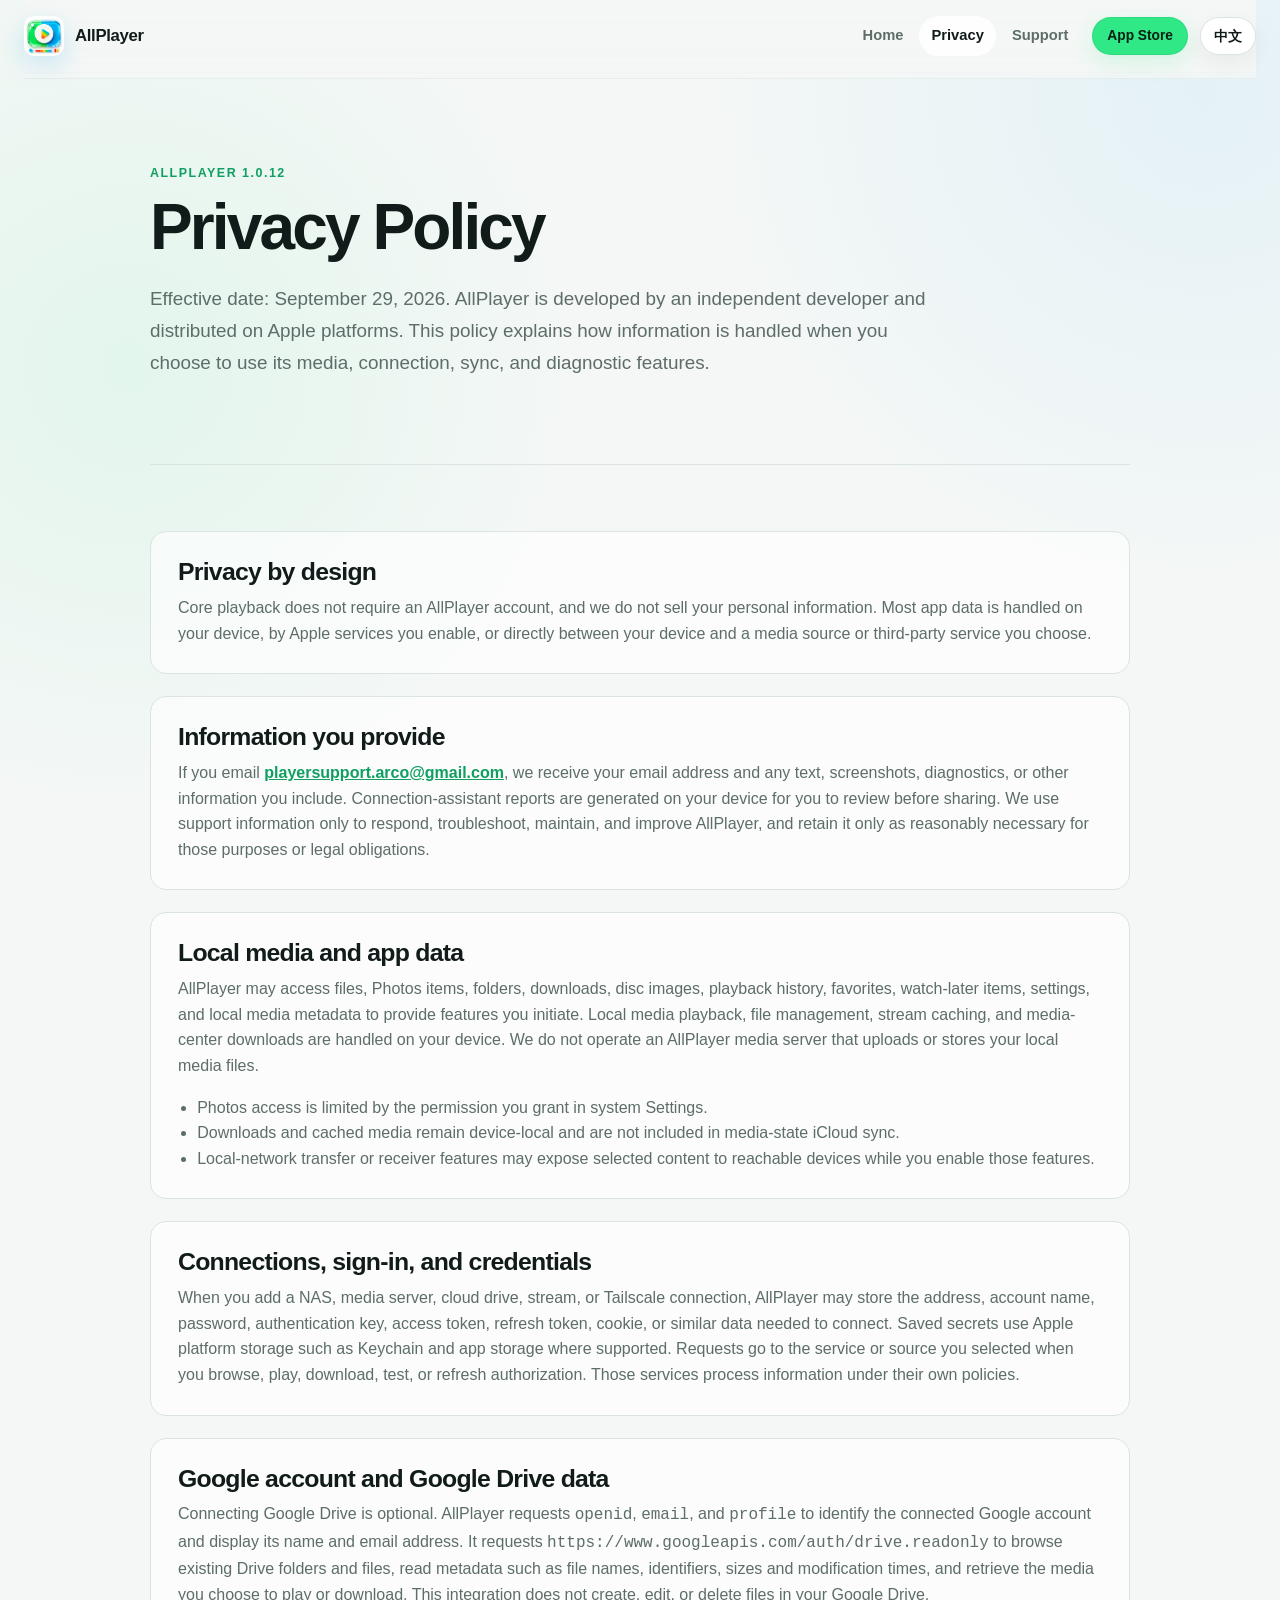
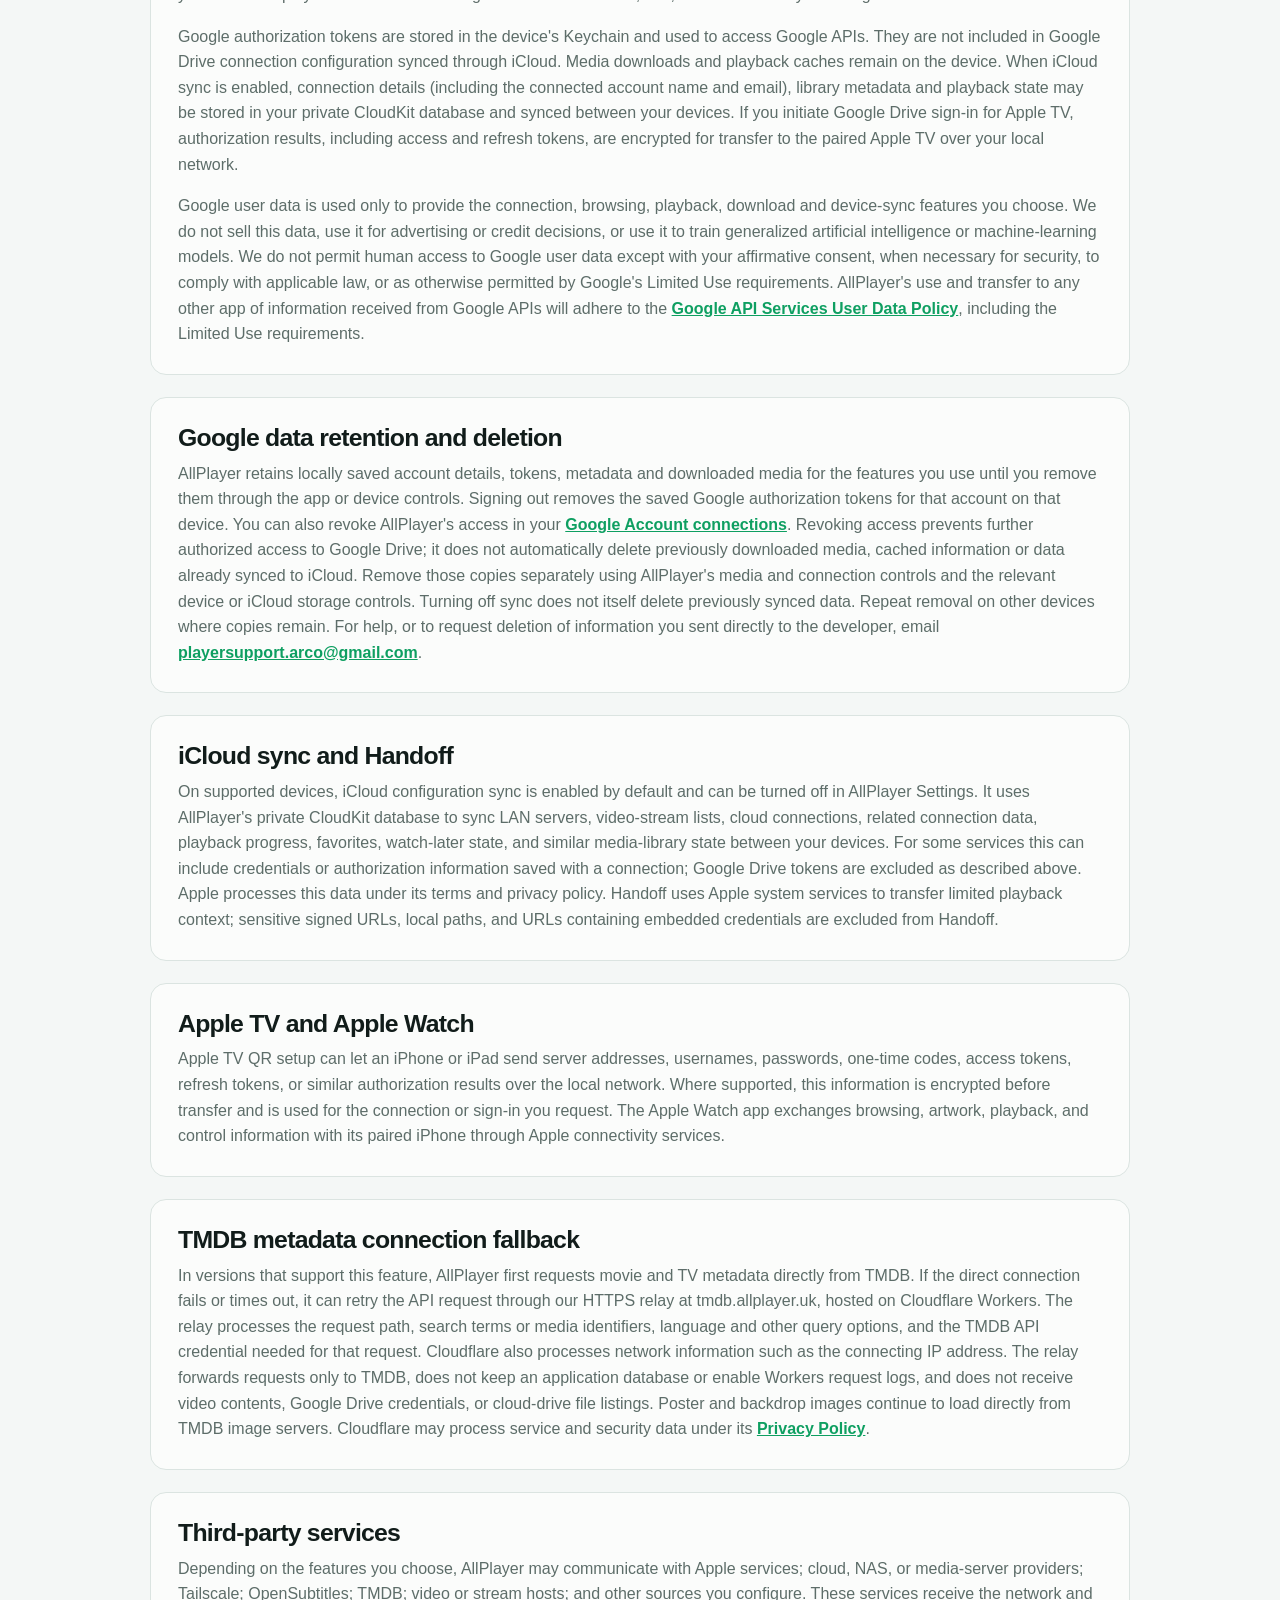
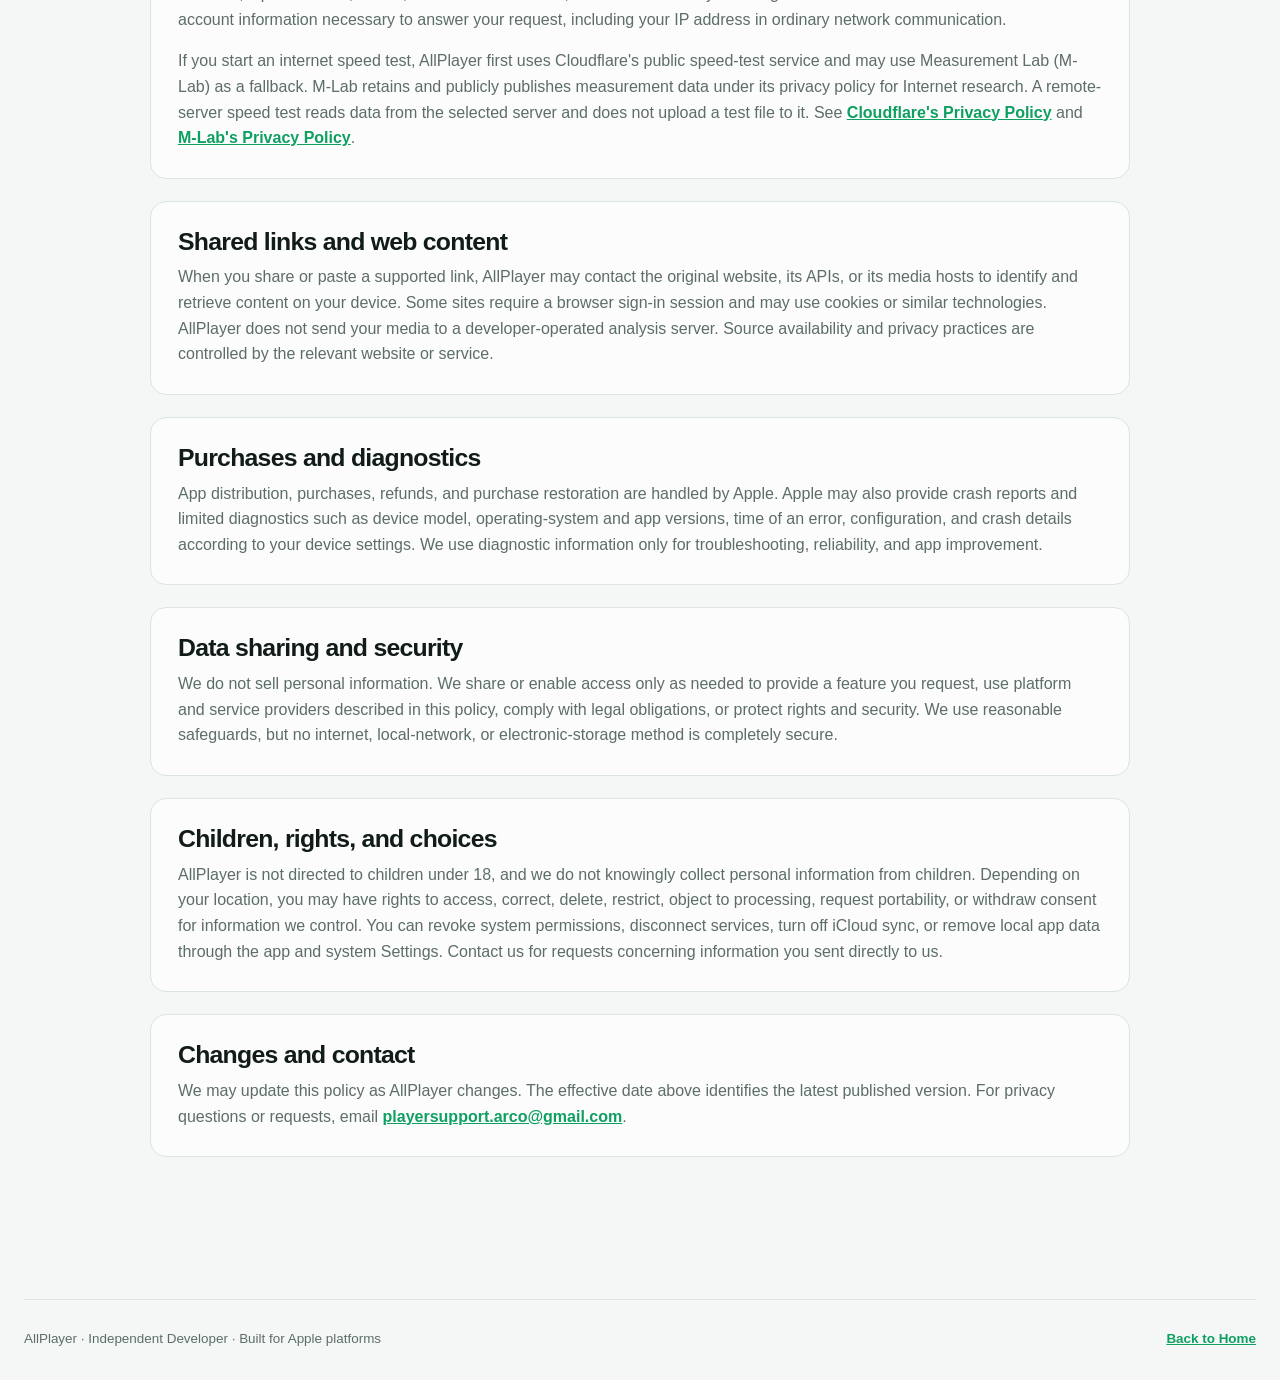
==== privacy.html @ abced2d8 "docs: remove retired metadata proxy setting reference" ====
<!DOCTYPE html>
<html lang="en">
<head>
    <meta charset="utf-8">
    <meta name="viewport" content="width=device-width, initial-scale=1">
    <meta name="description" content="AllPlayer Privacy Policy for local media, connected services, iCloud sync, Apple TV setup, network diagnostics, and support.">
    <meta name="apple-itunes-app" content="app-id=6761591864">
    <title>Privacy Policy — AllPlayer</title>
    <link rel="icon" href="app-icon.png">
    <link rel="stylesheet" href="styles.css">
</head>
<body>
    <header class="site-header">
        <a class="brand" href="index.html" aria-label="AllPlayer Home">
            <img src="app-icon.png" alt="AllPlayer app icon">
            <span>AllPlayer</span>
        </a>
        <div class="header-actions">
            <nav aria-label="Main navigation">
                <a href="index.html" data-i18n="nav_home">Home</a>
                <a href="privacy.html" aria-current="page" data-i18n="nav_privacy">Privacy</a>
                <a href="support.html" data-i18n="nav_support">Support</a>
            </nav>
            <a class="header-store-link" href="https://apps.apple.com/app/allplayer-pro/id6761591864" data-i18n="nav_download">App Store</a>
            <button class="lang-toggle" type="button" data-lang-toggle aria-label="Switch language">中文</button>
        </div>
    </header>

    <main class="page">
        <div data-lang-block="en">
            <section class="page-hero">
                <p class="eyebrow">AllPlayer 1.0.12</p>
                <h1>Privacy Policy</h1>
                <p class="lead">Effective date: September 29, 2026. AllPlayer is developed by an independent developer and distributed on Apple platforms. This policy explains how information is handled when you choose to use its media, connection, sync, and diagnostic features.</p>
            </section>

            <section class="content">
                <article><h2>Privacy by design</h2><p>Core playback does not require an AllPlayer account, and we do not sell your personal information. Most app data is handled on your device, by Apple services you enable, or directly between your device and a media source or third-party service you choose.</p></article>

                <article><h2>Information you provide</h2><p>If you email <a href="mailto:playersupport.arco@gmail.com">playersupport.arco@gmail.com</a>, we receive your email address and any text, screenshots, diagnostics, or other information you include. Connection-assistant reports are generated on your device for you to review before sharing. We use support information only to respond, troubleshoot, maintain, and improve AllPlayer, and retain it only as reasonably necessary for those purposes or legal obligations.</p></article>

                <article><h2>Local media and app data</h2><p>AllPlayer may access files, Photos items, folders, downloads, disc images, playback history, favorites, watch-later items, settings, and local media metadata to provide features you initiate. Local media playback, file management, stream caching, and media-center downloads are handled on your device. We do not operate an AllPlayer media server that uploads or stores your local media files.</p><ul><li>Photos access is limited by the permission you grant in system Settings.</li><li>Downloads and cached media remain device-local and are not included in media-state iCloud sync.</li><li>Local-network transfer or receiver features may expose selected content to reachable devices while you enable those features.</li></ul></article>

                <article><h2>Connections, sign-in, and credentials</h2><p>When you add a NAS, media server, cloud drive, stream, or Tailscale connection, AllPlayer may store the address, account name, password, authentication key, access token, refresh token, cookie, or similar data needed to connect. Saved secrets use Apple platform storage such as Keychain and app storage where supported. Requests go to the service or source you selected when you browse, play, download, test, or refresh authorization. Those services process information under their own policies.</p></article>

                <article><h2>Google account and Google Drive data</h2><p>Connecting Google Drive is optional. AllPlayer requests <code>openid</code>, <code>email</code>, and <code>profile</code> to identify the connected Google account and display its name and email address. It requests <code>https://www.googleapis.com/auth/drive.readonly</code> to browse existing Drive folders and files, read metadata such as file names, identifiers, sizes and modification times, and retrieve the media you choose to play or download. This integration does not create, edit, or delete files in your Google Drive.</p><p>Google authorization tokens are stored in the device's Keychain and used to access Google APIs. They are not included in Google Drive connection configuration synced through iCloud. Media downloads and playback caches remain on the device. When iCloud sync is enabled, connection details (including the connected account name and email), library metadata and playback state may be stored in your private CloudKit database and synced between your devices. If you initiate Google Drive sign-in for Apple TV, authorization results, including access and refresh tokens, are encrypted for transfer to the paired Apple TV over your local network.</p><p>Google user data is used only to provide the connection, browsing, playback, download and device-sync features you choose. We do not sell this data, use it for advertising or credit decisions, or use it to train generalized artificial intelligence or machine-learning models. We do not permit human access to Google user data except with your affirmative consent, when necessary for security, to comply with applicable law, or as otherwise permitted by Google's Limited Use requirements. AllPlayer's use and transfer to any other app of information received from Google APIs will adhere to the <a href="https://developers.google.com/terms/api-services-user-data-policy">Google API Services User Data Policy</a>, including the Limited Use requirements.</p></article>

                <article><h2>Google data retention and deletion</h2><p>AllPlayer retains locally saved account details, tokens, metadata and downloaded media for the features you use until you remove them through the app or device controls. Signing out removes the saved Google authorization tokens for that account on that device. You can also revoke AllPlayer's access in your <a href="https://myaccount.google.com/connections">Google Account connections</a>. Revoking access prevents further authorized access to Google Drive; it does not automatically delete previously downloaded media, cached information or data already synced to iCloud. Remove those copies separately using AllPlayer's media and connection controls and the relevant device or iCloud storage controls. Turning off sync does not itself delete previously synced data. Repeat removal on other devices where copies remain. For help, or to request deletion of information you sent directly to the developer, email <a href="mailto:playersupport.arco@gmail.com">playersupport.arco@gmail.com</a>.</p></article>

                <article><h2>iCloud sync and Handoff</h2><p>On supported devices, iCloud configuration sync is enabled by default and can be turned off in AllPlayer Settings. It uses AllPlayer's private CloudKit database to sync LAN servers, video-stream lists, cloud connections, related connection data, playback progress, favorites, watch-later state, and similar media-library state between your devices. For some services this can include credentials or authorization information saved with a connection; Google Drive tokens are excluded as described above. Apple processes this data under its terms and privacy policy. Handoff uses Apple system services to transfer limited playback context; sensitive signed URLs, local paths, and URLs containing embedded credentials are excluded from Handoff.</p></article>

                <article><h2>Apple TV and Apple Watch</h2><p>Apple TV QR setup can let an iPhone or iPad send server addresses, usernames, passwords, one-time codes, access tokens, refresh tokens, or similar authorization results over the local network. Where supported, this information is encrypted before transfer and is used for the connection or sign-in you request. The Apple Watch app exchanges browsing, artwork, playback, and control information with its paired iPhone through Apple connectivity services.</p></article>

                <article><h2>TMDB metadata connection fallback</h2><p>In versions that support this feature, AllPlayer first requests movie and TV metadata directly from TMDB. If the direct connection fails or times out, it can retry the API request through our HTTPS relay at tmdb.allplayer.uk, hosted on Cloudflare Workers. The relay processes the request path, search terms or media identifiers, language and other query options, and the TMDB API credential needed for that request. Cloudflare also processes network information such as the connecting IP address. The relay forwards requests only to TMDB, does not keep an application database or enable Workers request logs, and does not receive video contents, Google Drive credentials, or cloud-drive file listings. Poster and backdrop images continue to load directly from TMDB image servers. Cloudflare may process service and security data under its <a href="https://www.cloudflare.com/privacypolicy/">Privacy Policy</a>.</p></article>
                <article><h2>Third-party services</h2><p>Depending on the features you choose, AllPlayer may communicate with Apple services; cloud, NAS, or media-server providers; Tailscale; OpenSubtitles; TMDB; video or stream hosts; and other sources you configure. These services receive the network and account information necessary to answer your request, including your IP address in ordinary network communication.</p><p>If you start an internet speed test, AllPlayer first uses Cloudflare's public speed-test service and may use Measurement Lab (M-Lab) as a fallback. M-Lab retains and publicly publishes measurement data under its privacy policy for Internet research. A remote-server speed test reads data from the selected server and does not upload a test file to it. See <a href="https://www.cloudflare.com/privacypolicy/">Cloudflare's Privacy Policy</a> and <a href="https://www.measurementlab.net/privacy/">M-Lab's Privacy Policy</a>.</p></article>

                <article><h2>Shared links and web content</h2><p>When you share or paste a supported link, AllPlayer may contact the original website, its APIs, or its media hosts to identify and retrieve content on your device. Some sites require a browser sign-in session and may use cookies or similar technologies. AllPlayer does not send your media to a developer-operated analysis server. Source availability and privacy practices are controlled by the relevant website or service.</p></article>

                <article><h2>Purchases and diagnostics</h2><p>App distribution, purchases, refunds, and purchase restoration are handled by Apple. Apple may also provide crash reports and limited diagnostics such as device model, operating-system and app versions, time of an error, configuration, and crash details according to your device settings. We use diagnostic information only for troubleshooting, reliability, and app improvement.</p></article>

                <article><h2>Data sharing and security</h2><p>We do not sell personal information. We share or enable access only as needed to provide a feature you request, use platform and service providers described in this policy, comply with legal obligations, or protect rights and security. We use reasonable safeguards, but no internet, local-network, or electronic-storage method is completely secure.</p></article>

                <article><h2>Children, rights, and choices</h2><p>AllPlayer is not directed to children under 18, and we do not knowingly collect personal information from children. Depending on your location, you may have rights to access, correct, delete, restrict, object to processing, request portability, or withdraw consent for information we control. You can revoke system permissions, disconnect services, turn off iCloud sync, or remove local app data through the app and system Settings. Contact us for requests concerning information you sent directly to us.</p></article>

                <article><h2>Changes and contact</h2><p>We may update this policy as AllPlayer changes. The effective date above identifies the latest published version. For privacy questions or requests, email <a href="mailto:playersupport.arco@gmail.com">playersupport.arco@gmail.com</a>.</p></article>
            </section>
        </div>

        <div data-lang-block="zh" hidden>
            <section class="page-hero">
                <p class="eyebrow">AllPlayer 1.0.12</p>
                <h1>隐私政策</h1>
                <p class="lead">生效日期：2026 年 9 月 29 日。AllPlayer 由独立开发者开发并在 Apple 平台分发。本政策说明你选择使用媒体、连接、同步与诊断功能时，相关信息会如何处理。</p>
            </section>

            <section class="content">
                <article><h2>隐私优先</h2><p>核心播放功能不要求创建 AllPlayer 账户，我们不会出售你的个人信息。大多数应用数据只会在你的设备上、你启用的 Apple 服务中，或你的设备与主动选择的媒体来源、第三方服务之间处理。</p></article>

                <article><h2>你主动提供的信息</h2><p>如果你向 <a href="mailto:playersupport.arco@gmail.com">playersupport.arco@gmail.com</a> 发送邮件，我们会收到你的邮箱地址，以及你主动附上的文字、截图、诊断信息或其他内容。连接助手报告会先在设备本地生成，并由你检查后决定是否分享。支持信息仅用于回复、排查、维护与改进 AllPlayer，并只在上述目的或法律义务合理需要的期限内保留。</p></article>

                <article><h2>本地媒体与应用数据</h2><p>AllPlayer 可能访问文件、照片项目、文件夹、下载内容、光盘镜像、播放历史、收藏、稍后观看、设置与本地媒体信息，以提供你主动使用的功能。本地播放、文件管理、视频流缓存和媒体中心下载均在设备上处理。我们不运营用于上传或存储你本地媒体文件的 AllPlayer 媒体服务器。</p><ul><li>照片访问范围由你在系统设置中授予的权限决定。</li><li>下载和缓存媒体只保留在当前设备，不会包含在媒体状态的 iCloud 同步中。</li><li>启用局域网传输或接收功能时，你选择的内容可能在功能开启期间提供给网络可达的设备。</li></ul></article>

                <article><h2>连接、登录与凭据</h2><p>当你添加 NAS、媒体服务器、云盘、视频流或 Tailscale 连接时，AllPlayer 可能保存建立连接所需的地址、账户名、密码、认证密钥、访问令牌、刷新令牌、Cookie 或类似数据。在支持的平台上，保存的敏感信息会使用钥匙串等 Apple 平台存储和应用存储。只有在你浏览、播放、下载、测速或刷新授权时，应用才会向你选择的服务或来源发出请求；相应服务会根据其自身政策处理信息。</p></article>

                <article><h2>Google 账户与 Google 云端硬盘数据</h2><p>连接 Google 云端硬盘是可选功能。AllPlayer 请求 <code>openid</code>、<code>email</code> 和 <code>profile</code>，用于识别已连接的 Google 账户并显示其名称和邮箱地址。应用请求 <code>https://www.googleapis.com/auth/drive.readonly</code>，用于浏览已有云端硬盘文件夹和文件、读取文件名、标识符、大小、修改时间等元数据，并读取你选择播放或下载的媒体内容。此集成不会创建、修改或删除 Google 云端硬盘中的文件。</p><p>Google 授权令牌保存在设备钥匙串中，用于访问 Google API，不会包含在通过 iCloud 同步的 Google 云端硬盘连接配置中。媒体下载与播放缓存保留在当前设备。启用 iCloud 同步时，连接信息（包括已连接账户的名称和邮箱）、媒体库元数据和播放状态可能存储在你的 CloudKit 私有数据库中，并在你的设备间同步。如果你主动为 Apple TV 发起 Google 云端硬盘登录，访问令牌、刷新令牌等授权结果会经过加密，通过局域网传输至配对的 Apple TV。</p><p>Google 用户数据仅用于提供你选择的连接、浏览、播放、下载与设备同步功能。我们不会出售这些数据，不会将其用于广告或信用决策，也不会将其用于训练通用人工智能或机器学习模型。除非获得你的明确同意、出于必要的安全目的、遵守适用法律，或 Google 的“有限使用”要求另有允许，我们不会允许人员访问 Google 用户数据。AllPlayer 对从 Google API 接收的信息的使用，以及将其传输至其他应用的行为，均遵守 <a href="https://developers.google.com/terms/api-services-user-data-policy">Google API 服务用户数据政策</a>，包括其中的“有限使用”（Limited Use）要求。</p></article>

                <article><h2>Google 数据保留与删除</h2><p>AllPlayer 会为你使用的功能保留本地账户信息、令牌、元数据和下载媒体，直至你通过应用或设备控制将其移除。退出登录会移除该设备上对应账户保存的 Google 授权令牌。你也可以在 <a href="https://myaccount.google.com/connections">Google 账户的第三方连接</a>中撤销 AllPlayer 的访问权限。撤销授权会阻止后续经授权的 Google 云端硬盘访问，但不会自动删除已经下载的媒体、缓存信息或已同步至 iCloud 的数据。请通过 AllPlayer 的媒体与连接管理，以及相应设备或 iCloud 存储管理，分别移除这些副本。关闭同步本身不会删除此前已同步的数据；其他设备上保留的副本也需要分别处理。如需帮助，或希望删除你直接发送给开发者的信息，请联系 <a href="mailto:playersupport.arco@gmail.com">playersupport.arco@gmail.com</a>。</p></article>

                <article><h2>iCloud 同步与 Handoff</h2><p>在支持的设备上，iCloud 配置同步默认开启，你可以在 AllPlayer 设置中关闭。它通过 AllPlayer 的 CloudKit 私有数据库，在你的设备间同步局域网服务器、视频流列表、云端连接、相关连接数据、播放进度、收藏、稍后观看和类似媒体库状态，部分服务的同步内容可能包含随连接保存的凭据或授权信息；Google 云端硬盘令牌不包含在内，详见上文。Apple 会根据其条款与隐私政策处理这些数据。Handoff 使用 Apple 系统服务传递有限的播放上下文；包含签名参数的敏感 URL、本地路径和内嵌凭据的 URL 不会通过 Handoff 传输。</p></article>

                <article><h2>Apple TV 与 Apple Watch</h2><p>Apple TV 扫码设置可让 iPhone 或 iPad 通过局域网发送服务器地址、用户名、密码、一次性验证码、访问令牌、刷新令牌或类似授权结果。在支持的情况下，这些信息会在传输前加密，并仅用于你请求的连接或登录。Apple Watch 版会通过 Apple 的设备连接服务，与配对的 iPhone 交换浏览、封面、播放状态和控制信息。</p></article>

                <article><h2>TMDB 元数据连接备用中转</h2><p>在支持此功能的版本中，AllPlayer 会先直接向 TMDB 请求电影和剧集元数据；如果直连失败或超时，可以通过部署在 Cloudflare Workers 上的 HTTPS 中转 tmdb.allplayer.uk 重试 API 请求。中转会处理请求路径、搜索词或影视标识、语言等查询选项，以及完成该请求所需的 TMDB API 凭据；Cloudflare 也会处理连接 IP 地址等网络信息。中转只向 TMDB 转发请求，不保存应用数据库，也未开启 Workers 请求日志，不接收视频内容、Google Drive 凭据或云盘文件列表。海报和背景图片继续直接从 TMDB 图片服务器加载。Cloudflare 可能依据其<a href="https://www.cloudflare.com/privacypolicy/">隐私政策</a>处理服务和安全数据。</p></article>
                <article><h2>第三方服务</h2><p>根据你选择的功能，AllPlayer 可能与 Apple 服务、云盘/NAS/媒体服务器服务商、Tailscale、OpenSubtitles、TMDB、视频或流媒体站点，以及你配置的其他来源通信。这些服务会接收完成请求所必需的网络和账户信息，包括正常网络通信中的 IP 地址。</p><p>当你主动开始互联网测速时，AllPlayer 会优先使用 Cloudflare 公共测速服务，必要时使用 Measurement Lab（M-Lab）作为备用。M-Lab 会根据其隐私政策保留并公开测速数据，用于互联网研究。远端服务器测速只会从所选服务器读取数据，不会向其上传测试文件。详情可查看 <a href="https://www.cloudflare.com/privacypolicy/">Cloudflare 隐私政策</a>和 <a href="https://www.measurementlab.net/privacy/">M-Lab 隐私政策</a>。</p></article>

                <article><h2>分享链接与网页内容</h2><p>当你分享或粘贴受支持的链接时，AllPlayer 可能在你的设备上访问原始网站、其 API 或媒体节点，以识别和获取内容。部分网站要求浏览器登录状态，并可能使用 Cookie 或类似技术。AllPlayer 不会把你的媒体发送至开发者运营的分析服务器；来源可用性与隐私实践由对应网站或服务决定。</p></article>

                <article><h2>购买与诊断</h2><p>应用分发、购买、退款和恢复购买由 Apple 处理。根据你的设备设置，Apple 也可能提供崩溃报告和有限诊断信息，例如设备型号、系统与应用版本、错误时间、配置和崩溃详情。我们仅将诊断信息用于排查问题、提升可靠性和改进应用。</p></article>

                <article><h2>数据分享与安全</h2><p>我们不会出售个人信息。只有在提供你请求的功能、使用本政策所述平台与服务商、遵守法律义务或保护权利与安全所必需时，才会分享信息或允许访问。我们会采用合理保护措施，但互联网、局域网传输和电子存储均无法保证绝对安全。</p></article>

                <article><h2>儿童、权利与选择</h2><p>AllPlayer 不面向 18 岁以下儿童，我们不会故意收集儿童个人信息。根据你所在地区的法律，你可能有权访问、更正、删除、限制或反对处理、请求数据可携带或撤回同意。你可以撤销系统权限、断开第三方服务、关闭 iCloud 同步，或通过应用和系统设置移除本地数据；对于你直接发送给我们的信息，可通过邮件提出相关请求。</p></article>

                <article><h2>政策更新与联系我们</h2><p>我们可能随 AllPlayer 功能变化更新本政策，页面顶部的生效日期代表最新发布版本。如有隐私问题或请求，请联系 <a href="mailto:playersupport.arco@gmail.com">playersupport.arco@gmail.com</a>。</p></article>
            </section>
        </div>
    </main>

    <footer class="site-footer">
        <p data-i18n="footer_platform">AllPlayer · Independent Developer · Built for Apple platforms</p>
        <p><a href="index.html" data-i18n="footer_home">Back to Home</a></p>
    </footer>
    <script src="script.js"></script>
</body>
</html>
---- styles.css ----
:root {
    color-scheme: light;
    --bg: #f4f7f6;
    --surface: #ffffff;
    --surface-soft: #eaf0ee;
    --ink: #111c1a;
    --muted: #5d6d69;
    --line: #dbe4e1;
    --night: #07111f;
    --night-soft: #101d2d;
    --green: #31e887;
    --green-deep: #0e9f61;
    --blue: #42b9ff;
    --red: #ff625c;
    --yellow: #ffc93d;
    --shadow: 0 32px 90px rgba(20, 35, 32, 0.14);
    --radius-lg: 34px;
    --radius-md: 24px;
    --radius-sm: 16px;
}

* {
    box-sizing: border-box;
}

html {
    scroll-behavior: smooth;
}

body {
    margin: 0;
    color: var(--ink);
    background:
        radial-gradient(circle at 10% 8%, rgba(49, 232, 135, 0.09), transparent 28rem),
        radial-gradient(circle at 94% 2%, rgba(66, 185, 255, 0.09), transparent 31rem),
        var(--bg);
    font-family: -apple-system, BlinkMacSystemFont, "SF Pro Display", "Segoe UI", sans-serif;
    font-size: 16px;
    line-height: 1.6;
    text-rendering: optimizeLegibility;
}

img {
    max-width: 100%;
}

a {
    color: inherit;
}

[hidden] {
    display: none !important;
}

.site-header,
.site-footer,
.home-main,
main.page {
    width: min(100% - 48px, 1280px);
    margin-inline: auto;
}

.site-header {
    position: sticky;
    top: 0;
    z-index: 50;
    display: flex;
    align-items: center;
    justify-content: space-between;
    gap: 24px;
    padding: 16px 0;
    background: rgba(244, 247, 246, 0.82);
    border-bottom: 1px solid rgba(219, 228, 225, 0.72);
    backdrop-filter: blur(20px) saturate(150%);
}

.site-header::before {
    position: fixed;
    top: 0;
    right: 0;
    left: 0;
    z-index: -1;
    height: 78px;
    content: "";
    background: rgba(244, 247, 246, 0.72);
    border-bottom: 1px solid rgba(219, 228, 225, 0.55);
    backdrop-filter: blur(20px) saturate(150%);
}

.brand {
    display: inline-flex;
    align-items: center;
    gap: 11px;
    min-width: max-content;
    font-size: 1.05rem;
    font-weight: 800;
    letter-spacing: -0.02em;
    text-decoration: none;
}

.brand img {
    width: 40px;
    height: 40px;
    border-radius: 11px;
    box-shadow: 0 9px 24px rgba(13, 156, 232, 0.18);
}

.header-actions,
nav {
    display: flex;
    align-items: center;
}

.header-actions {
    justify-content: flex-end;
    gap: 12px;
}

nav {
    flex-wrap: wrap;
    justify-content: flex-end;
    gap: 4px;
}

nav a {
    padding: 8px 12px;
    color: var(--muted);
    font-size: 0.92rem;
    font-weight: 650;
    text-decoration: none;
    border-radius: 999px;
    transition: color 160ms ease, background 160ms ease;
}

nav a:hover,
nav a:focus-visible,
nav a[aria-current="page"] {
    color: var(--ink);
    background: rgba(255, 255, 255, 0.88);
}

.header-store-link {
    display: inline-flex;
    align-items: center;
    justify-content: center;
    min-height: 38px;
    padding: 7px 14px;
    color: #052113;
    font-size: 0.86rem;
    font-weight: 800;
    line-height: 1.2;
    text-decoration: none;
    white-space: nowrap;
    background: var(--green);
    border: 1px solid rgba(14, 159, 97, 0.2);
    border-radius: 999px;
    box-shadow: 0 8px 22px rgba(49, 232, 135, 0.16);
    transition: transform 160ms ease, background 160ms ease;
}

.header-store-link:hover,
.header-store-link:focus-visible {
    background: #5bf29c;
    transform: translateY(-1px);
}

.lang-toggle {
    min-height: 38px;
    padding: 7px 13px;
    color: var(--ink);
    font: inherit;
    font-size: 0.88rem;
    font-weight: 750;
    background: var(--surface);
    border: 1px solid var(--line);
    border-radius: 999px;
    box-shadow: 0 8px 22px rgba(18, 32, 29, 0.06);
    cursor: pointer;
    transition: transform 160ms ease, border-color 160ms ease;
}

.lang-toggle:hover,
.lang-toggle:focus-visible {
    border-color: rgba(14, 159, 97, 0.55);
    transform: translateY(-1px);
}

.home-main {
    padding: 28px 0 84px;
}

.hero {
    position: relative;
    isolation: isolate;
    display: grid;
    grid-template-columns: minmax(390px, 0.82fr) minmax(520px, 1.18fr);
    align-items: center;
    gap: 48px;
    min-height: 620px;
    padding: 64px 0 64px 58px;
    overflow: hidden;
    color: #fff;
    background:
        radial-gradient(circle at 12% 15%, rgba(49, 232, 135, 0.20), transparent 28rem),
        radial-gradient(circle at 88% 20%, rgba(66, 185, 255, 0.20), transparent 31rem),
        linear-gradient(140deg, #07111f 0%, #0a1525 54%, #0b2030 100%);
    border: 1px solid rgba(255, 255, 255, 0.08);
    border-radius: 38px;
    box-shadow: var(--shadow);
}

.hero::after {
    position: absolute;
    right: 22%;
    bottom: -120px;
    z-index: -1;
    width: 460px;
    height: 260px;
    content: "";
    background: rgba(49, 232, 135, 0.10);
    filter: blur(70px);
    border-radius: 50%;
}

.hero-copy {
    position: relative;
    z-index: 2;
    max-width: 590px;
    animation: hero-copy-in 600ms cubic-bezier(.2, .8, .2, 1) both;
}

.eyebrow {
    margin: 0 0 14px;
    color: var(--green-deep);
    font-size: 0.78rem;
    font-weight: 850;
    letter-spacing: 0.12em;
    line-height: 1.4;
    text-transform: uppercase;
}

.hero .eyebrow,
.workflow-section .eyebrow {
    color: var(--green);
}

h1,
h2,
h3,
p {
    margin-top: 0;
}

h1,
h2,
h3 {
    letter-spacing: -0.045em;
}

h1 {
    margin-bottom: 24px;
    font-size: clamp(3.25rem, 5vw, 5.3rem);
    line-height: 0.98;
}

h2 {
    margin-bottom: 18px;
    font-size: clamp(2.35rem, 4vw, 4.25rem);
    line-height: 1.04;
}

h3 {
    margin-bottom: 11px;
    font-size: clamp(1.38rem, 2vw, 1.8rem);
    line-height: 1.16;
}

.lead {
    max-width: 700px;
    color: var(--muted);
    font-size: clamp(1.03rem, 1.5vw, 1.18rem);
    line-height: 1.7;
}

.hero .lead {
    max-width: 570px;
    color: rgba(255, 255, 255, 0.70);
}

.actions {
    display: flex;
    flex-wrap: wrap;
    gap: 11px;
    margin-top: 32px;
}

.button {
    display: inline-flex;
    align-items: center;
    justify-content: center;
    min-height: 50px;
    padding: 12px 20px;
    font: inherit;
    font-weight: 780;
    line-height: 1.2;
    text-decoration: none;
    border: 1px solid transparent;
    border-radius: 14px;
    cursor: pointer;
    transition: transform 160ms ease, box-shadow 160ms ease, background 160ms ease;
}

.button:hover,
.button:focus-visible {
    transform: translateY(-2px);
}

.button.primary {
    color: #052113;
    background: var(--green);
    box-shadow: 0 14px 34px rgba(49, 232, 135, 0.20);
}

.button.primary:hover,
.button.primary:focus-visible {
    background: #5bf29c;
    box-shadow: 0 16px 38px rgba(49, 232, 135, 0.27);
}

.button.secondary {
    color: #fff;
    background: rgba(255, 255, 255, 0.08);
    border-color: rgba(255, 255, 255, 0.16);
}

.button.secondary:hover,
.button.secondary:focus-visible {
    background: rgba(255, 255, 255, 0.13);
}

.hero-note {
    display: flex;
    align-items: flex-start;
    gap: 9px;
    margin: 24px 0 0;
    color: rgba(255, 255, 255, 0.48);
    font-size: 0.8rem;
    line-height: 1.5;
}

.hero-note span {
    flex: 0 0 auto;
    width: 7px;
    height: 7px;
    margin-top: 6px;
    background: var(--green);
    border-radius: 50%;
    box-shadow: 0 0 0 5px rgba(49, 232, 135, 0.10);
}

.release-line {
    display: flex;
    flex-wrap: wrap;
    align-items: center;
    gap: 9px 12px;
    margin-top: 18px;
    color: rgba(255, 255, 255, 0.63);
    font-size: 0.82rem;
    font-weight: 650;
}

.version-pill {
    padding: 5px 10px;
    color: var(--green);
    font-size: 0.72rem;
    font-weight: 820;
    line-height: 1.2;
    background: rgba(49, 232, 135, 0.1);
    border: 1px solid rgba(49, 232, 135, 0.22);
    border-radius: 999px;
}

.hero-visual {
    position: relative;
    z-index: 1;
    width: 100%;
    margin: 0;
    overflow: hidden;
    background: rgba(3, 10, 18, 0.78);
    border: 1px solid rgba(255, 255, 255, 0.12);
    border-right: 0;
    border-radius: 28px 0 0 28px;
    box-shadow: 0 28px 80px rgba(0, 0, 0, 0.34);
    animation: hero-visual-in 750ms 100ms cubic-bezier(.2, .8, .2, 1) both;
}

.hero-visual::after {
    position: absolute;
    inset: 0;
    pointer-events: none;
    content: "";
    background: linear-gradient(120deg, rgba(255, 255, 255, 0.05), transparent 30%, transparent 70%, rgba(66, 185, 255, 0.05));
}

.hero-visual img {
    display: block;
    width: 100%;
    height: auto;
}

.hero-visual figcaption {
    position: relative;
    z-index: 1;
    display: flex;
    flex-wrap: wrap;
    align-items: center;
    justify-content: center;
    gap: 8px;
    padding: 17px 20px 19px;
    border-top: 1px solid rgba(255, 255, 255, 0.08);
}

.hero-visual figcaption span {
    padding: 5px 9px;
    color: rgba(255, 255, 255, 0.68);
    font-size: 0.72rem;
    font-weight: 720;
    line-height: 1.2;
    background: rgba(255, 255, 255, 0.06);
    border: 1px solid rgba(255, 255, 255, 0.08);
    border-radius: 999px;
}

.source-rail {
    display: grid;
    grid-template-columns: repeat(4, minmax(0, 1fr));
    margin: 22px 0 0;
    overflow: hidden;
    background: rgba(255, 255, 255, 0.78);
    border: 1px solid var(--line);
    border-radius: 20px;
    box-shadow: 0 18px 42px rgba(19, 34, 31, 0.05);
}

.source-rail article {
    display: flex;
    align-items: flex-start;
    gap: 12px;
    min-width: 0;
    padding: 20px 22px;
    border-right: 1px solid var(--line);
}

.source-rail article:last-child {
    border-right: 0;
}

.source-index {
    flex: 0 0 auto;
    color: var(--green-deep);
    font-size: 0.72rem;
    font-weight: 850;
    letter-spacing: 0.06em;
}

.source-rail strong,
.source-rail p {
    display: block;
}

.source-rail strong {
    margin-bottom: 2px;
    font-size: 0.92rem;
}

.source-rail p {
    margin: 0;
    color: var(--muted);
    font-size: 0.78rem;
    line-height: 1.45;
}

.home-section {
    padding: 116px 0 36px;
    scroll-margin-top: 90px;
}

.home-heading {
    display: grid;
    grid-template-columns: minmax(0, 1.45fr) minmax(280px, 0.55fr);
    align-items: end;
    gap: 68px;
    margin-bottom: 42px;
}

.home-heading h2 {
    max-width: 880px;
    margin-bottom: 0;
}

.home-heading > p {
    margin: 0 0 7px;
    color: var(--muted);
}

.feature-bento {
    display: grid;
    grid-template-columns: repeat(12, minmax(0, 1fr));
    gap: 18px;
}

.feature-card {
    position: relative;
    grid-column: span 6;
    min-height: 370px;
    padding: 34px;
    overflow: hidden;
    background: rgba(255, 255, 255, 0.82);
    border: 1px solid rgba(214, 225, 221, 0.92);
    border-radius: var(--radius-md);
    box-shadow: 0 18px 50px rgba(18, 33, 30, 0.06);
}

.feature-card::after {
    position: absolute;
    right: -54px;
    bottom: -64px;
    width: 180px;
    height: 180px;
    content: "";
    background: rgba(49, 232, 135, 0.08);
    filter: blur(10px);
    border-radius: 50%;
}

.feature-card > * {
    position: relative;
    z-index: 1;
}

.feature-card p,
.compact-list {
    color: var(--muted);
}

.feature-kicker {
    display: block;
    margin-bottom: 34px;
    color: var(--green-deep);
    font-size: 0.74rem;
    font-weight: 850;
    letter-spacing: 0.09em;
    text-transform: uppercase;
}

.feature-wide {
    grid-column: span 7;
}

.feature-local {
    grid-column: span 5;
    background:
        radial-gradient(circle at 90% 10%, rgba(255, 201, 61, 0.14), transparent 15rem),
        rgba(255, 255, 255, 0.88);
}

.feature-dark {
    color: #fff;
    background:
        radial-gradient(circle at 92% 10%, rgba(49, 232, 135, 0.16), transparent 18rem),
        linear-gradient(140deg, #091421, #102637);
    border-color: rgba(255, 255, 255, 0.08);
    box-shadow: 0 28px 64px rgba(7, 17, 31, 0.20);
}

.feature-dark p {
    max-width: 610px;
    color: rgba(255, 255, 255, 0.62);
}

.feature-dark .feature-kicker {
    color: var(--green);
}

.mode-list {
    display: grid;
    grid-template-columns: repeat(4, minmax(0, 1fr));
    gap: 8px;
    margin-top: 42px;
}

.mode-list span {
    display: flex;
    flex-direction: column;
    gap: 10px;
    padding: 15px;
    color: rgba(255, 255, 255, 0.84);
    font-size: 0.86rem;
    font-weight: 750;
    background: rgba(255, 255, 255, 0.06);
    border: 1px solid rgba(255, 255, 255, 0.08);
    border-radius: 14px;
}

.mode-list b {
    color: var(--green);
    font-size: 0.67rem;
    letter-spacing: 0.06em;
}

.mini-tags,
.protocol-cloud,
.provider-list {
    display: flex;
    flex-wrap: wrap;
    gap: 8px;
}

.mini-tags {
    margin-top: 34px;
}

.mini-tags span,
.protocol-cloud span,
.provider-list span {
    padding: 7px 10px;
    font-size: 0.74rem;
    font-weight: 720;
    line-height: 1.2;
    background: rgba(10, 31, 26, 0.05);
    border: 1px solid rgba(10, 31, 26, 0.07);
    border-radius: 999px;
}

.feature-lan {
    grid-column: span 5;
    background:
        radial-gradient(circle at 100% 0%, rgba(66, 185, 255, 0.17), transparent 18rem),
        rgba(255, 255, 255, 0.85);
}

.protocol-cloud {
    margin-top: 32px;
}

.protocol-cloud span:nth-child(3n + 1) {
    color: #087a49;
    background: rgba(49, 232, 135, 0.12);
}

.protocol-cloud span:nth-child(3n + 2) {
    color: #0f6d99;
    background: rgba(66, 185, 255, 0.12);
}

.feature-cloud {
    grid-column: span 7;
    background:
        radial-gradient(circle at 93% 9%, rgba(66, 185, 255, 0.20), transparent 19rem),
        linear-gradient(135deg, #f7fbff, #e8f5fb);
}

.provider-list {
    margin-top: 32px;
}

.provider-list span {
    background: rgba(255, 255, 255, 0.72);
    border-color: rgba(74, 124, 147, 0.12);
    box-shadow: 0 7px 15px rgba(47, 92, 114, 0.05);
}

.feature-streams {
    grid-column: span 7;
    background:
        radial-gradient(circle at 92% 12%, rgba(255, 98, 92, 0.14), transparent 19rem),
        rgba(255, 255, 255, 0.86);
}

.feature-playback {
    grid-column: span 5;
}

.compact-list {
    display: grid;
    gap: 10px;
    margin: 24px 0 0;
    padding: 0;
    list-style: none;
}

.compact-list li {
    position: relative;
    padding-left: 20px;
    font-size: 0.88rem;
}

.compact-list li::before {
    position: absolute;
    top: 0.62em;
    left: 0;
    width: 7px;
    height: 7px;
    content: "";
    background: var(--green-deep);
    border-radius: 50%;
}

.feature-vision {
    grid-column: span 12;
    min-height: 330px;
    padding-right: min(44%, 510px);
    color: #fff;
    background:
        radial-gradient(ellipse at 76% 78%, rgba(66, 185, 255, 0.33), transparent 22rem),
        radial-gradient(ellipse at 91% 12%, rgba(255, 98, 92, 0.20), transparent 17rem),
        linear-gradient(140deg, #07111f, #101c3c 64%, #231529);
    border-color: rgba(255, 255, 255, 0.08);
    box-shadow: 0 28px 66px rgba(7, 17, 31, 0.20);
}

.feature-vision .feature-kicker {
    color: #7cd0ff;
}

.feature-vision p {
    color: rgba(255, 255, 255, 0.62);
}

.vision-orbit {
    position: absolute;
    right: 6%;
    bottom: 10%;
    width: 34%;
    max-width: 390px;
    aspect-ratio: 1.65;
    border: 1px solid rgba(255, 255, 255, 0.15);
    border-radius: 50%;
    transform: perspective(500px) rotateX(58deg) rotateZ(-7deg);
    box-shadow: 0 0 80px rgba(66, 185, 255, 0.18), inset 0 0 70px rgba(49, 232, 135, 0.08);
}

.vision-orbit::before,
.vision-orbit::after,
.vision-orbit span {
    position: absolute;
    border-radius: 50%;
}

.vision-orbit::before {
    inset: 16%;
    content: "";
    border: 1px solid rgba(66, 185, 255, 0.35);
}

.vision-orbit::after {
    inset: 33%;
    content: "";
    background: radial-gradient(circle, rgba(255, 255, 255, 0.85), rgba(66, 185, 255, 0.22) 18%, transparent 67%);
}

.vision-orbit span:nth-child(1) {
    top: 14%;
    left: 47%;
    width: 9px;
    height: 9px;
    background: var(--green);
    box-shadow: 0 0 22px var(--green);
}

.vision-orbit span:nth-child(2) {
    right: 11%;
    bottom: 29%;
    width: 6px;
    height: 6px;
    background: var(--blue);
    box-shadow: 0 0 18px var(--blue);
}

.vision-orbit span:nth-child(3) {
    bottom: 17%;
    left: 21%;
    width: 5px;
    height: 5px;
    background: var(--red);
    box-shadow: 0 0 15px var(--red);
}

.product-section {
    padding-top: 96px;
}

.experience-grid,
.capability-grid,
.plan-grid {
    display: grid;
    gap: 18px;
}

.experience-grid {
    grid-template-columns: minmax(0, 1.25fr) minmax(300px, 0.75fr);
}

.experience-card,
.capability-card,
.plan-card {
    position: relative;
    overflow: hidden;
    background: rgba(255, 255, 255, 0.84);
    border: 1px solid rgba(214, 225, 221, 0.94);
    border-radius: var(--radius-md);
    box-shadow: 0 18px 50px rgba(18, 33, 30, 0.06);
}

.experience-card {
    min-height: 330px;
    padding: 36px;
}

.experience-card p,
.capability-card p,
.plan-card .compact-list {
    color: var(--muted);
}

.experience-primary {
    color: #fff;
    background:
        radial-gradient(circle at 90% 15%, rgba(49, 232, 135, 0.18), transparent 21rem),
        linear-gradient(140deg, #091421, #102637);
    border-color: rgba(255, 255, 255, 0.08);
    box-shadow: 0 28px 64px rgba(7, 17, 31, 0.18);
}

.experience-primary .feature-kicker {
    color: var(--green);
}

.experience-primary p {
    max-width: 720px;
    color: rgba(255, 255, 255, 0.62);
}

.experience-primary .mini-tags span {
    color: rgba(255, 255, 255, 0.78);
    background: rgba(255, 255, 255, 0.07);
    border-color: rgba(255, 255, 255, 0.09);
}

.capability-grid {
    grid-template-columns: repeat(3, minmax(0, 1fr));
}

.capability-card {
    min-height: 285px;
    padding: 30px;
}

.capability-icon {
    display: inline-grid;
    width: 46px;
    height: 46px;
    margin-bottom: 48px;
    place-items: center;
    color: #075d38;
    font-size: 1.2rem;
    font-weight: 800;
    background: rgba(49, 232, 135, 0.14);
    border: 1px solid rgba(14, 159, 97, 0.16);
    border-radius: 14px;
}

.capability-card:nth-child(2) .capability-icon {
    color: #0e6e9f;
    background: rgba(66, 185, 255, 0.14);
    border-color: rgba(66, 185, 255, 0.18);
}

.capability-card:nth-child(3) .capability-icon {
    color: #9b3b37;
    background: rgba(255, 98, 92, 0.11);
    border-color: rgba(255, 98, 92, 0.16);
}

.capability-card p {
    margin-bottom: 0;
    font-size: 0.92rem;
}

.plan-grid {
    grid-template-columns: repeat(2, minmax(0, 1fr));
    align-items: stretch;
}

.plan-card {
    min-height: 390px;
    padding: 38px;
}

.plan-label {
    display: inline-flex;
    margin-bottom: 38px;
    padding: 6px 11px;
    color: var(--green-deep);
    font-size: 0.74rem;
    font-weight: 850;
    line-height: 1.2;
    text-transform: uppercase;
    background: rgba(49, 232, 135, 0.1);
    border-radius: 999px;
}

.plan-pro {
    color: #fff;
    background:
        radial-gradient(circle at 100% 0%, rgba(66, 185, 255, 0.17), transparent 22rem),
        var(--night);
    border-color: rgba(255, 255, 255, 0.08);
    box-shadow: 0 28px 66px rgba(7, 17, 31, 0.2);
}

.plan-pro .plan-label {
    color: var(--green);
    background: rgba(49, 232, 135, 0.1);
}

.plan-pro .compact-list {
    color: rgba(255, 255, 255, 0.62);
}

.plan-pro .button {
    margin-top: 30px;
}

.workflow-section {
    display: grid;
    grid-template-columns: minmax(0, 0.8fr) minmax(520px, 1.2fr);
    gap: 70px;
    margin-top: 82px;
    padding: 58px;
    color: #fff;
    background:
        radial-gradient(circle at 100% 0%, rgba(66, 185, 255, 0.12), transparent 25rem),
        var(--night);
    border-radius: var(--radius-lg);
    box-shadow: 0 30px 80px rgba(7, 17, 31, 0.17);
}

.workflow-copy h2 {
    font-size: clamp(2.15rem, 3vw, 3.2rem);
}

.workflow-copy > p:last-child {
    color: rgba(255, 255, 255, 0.58);
}

.workflow-grid {
    display: grid;
    grid-template-columns: repeat(3, minmax(0, 1fr));
    gap: 10px;
    margin: 0;
    padding: 0;
    list-style: none;
}

.workflow-grid li {
    min-height: 245px;
    padding: 24px;
    background: rgba(255, 255, 255, 0.05);
    border: 1px solid rgba(255, 255, 255, 0.08);
    border-radius: 18px;
}

.workflow-grid li > span {
    display: inline-block;
    margin-bottom: 54px;
    color: var(--green);
    font-size: 0.72rem;
    font-weight: 850;
    letter-spacing: 0.06em;
}

.workflow-grid h3 {
    font-size: 1.18rem;
    letter-spacing: -0.02em;
}

.workflow-grid p {
    margin: 0;
    color: rgba(255, 255, 255, 0.52);
    font-size: 0.82rem;
}

.cta-card {
    display: grid;
    grid-template-columns: minmax(0, 1fr) auto;
    align-items: end;
    gap: 40px;
    margin-top: 22px;
    padding: 54px 58px;
    background:
        radial-gradient(circle at 84% 18%, rgba(49, 232, 135, 0.25), transparent 18rem),
        linear-gradient(135deg, #e5fff1, #e6f7ff 70%, #f4ecff);
    border: 1px solid rgba(54, 160, 113, 0.16);
    border-radius: var(--radius-lg);
}

.cta-card h2 {
    max-width: 850px;
    margin-bottom: 14px;
    font-size: clamp(2.1rem, 3.7vw, 3.8rem);
}

.cta-card > div > p:last-child {
    max-width: 680px;
    margin-bottom: 0;
    color: var(--muted);
}

.cta-actions {
    display: flex;
    flex-direction: column;
    align-items: stretch;
    gap: 14px;
    min-width: 180px;
}

.cta-actions .button.primary {
    color: #fff;
    background: var(--ink);
    box-shadow: none;
}

.cta-actions .button.primary:hover,
.cta-actions .button.primary:focus-visible {
    background: #25322f;
}

.text-link {
    padding: 6px;
    color: var(--muted);
    font-size: 0.82rem;
    font-weight: 750;
    text-align: center;
    text-decoration: none;
}

.text-link span {
    color: var(--green-deep);
}

.availability-note {
    max-width: 760px;
    margin: 20px auto 0;
    color: #81908c;
    font-size: 0.76rem;
    text-align: center;
}

.release-dialog {
    width: min(720px, calc(100% - 40px));
    max-height: calc(100dvh - 40px);
    padding: 0;
    overflow: hidden;
    color: var(--ink);
    background: transparent;
    border: 0;
    border-radius: 26px;
    box-shadow: 0 34px 100px rgba(3, 12, 20, 0.34);
}

.release-dialog::backdrop {
    background: rgba(3, 12, 20, 0.68);
    backdrop-filter: blur(12px);
}

.release-dialog-shell {
    position: relative;
    max-height: calc(100dvh - 40px);
    padding: 38px;
    overflow: auto;
    background:
        radial-gradient(circle at 100% 0%, rgba(49, 232, 135, 0.13), transparent 22rem),
        var(--surface);
}

.release-dialog-shell h2 {
    max-width: 590px;
    margin-bottom: 8px;
    padding-right: 42px;
    font-size: clamp(2rem, 5vw, 3.25rem);
}

.release-dialog-close {
    position: absolute;
    top: 20px;
    right: 20px;
    z-index: 2;
    display: grid;
    width: 42px;
    height: 42px;
    padding: 0;
    place-items: center;
    color: var(--ink);
    font: inherit;
    font-size: 1.55rem;
    line-height: 1;
    background: rgba(10, 31, 26, 0.06);
    border: 1px solid rgba(10, 31, 26, 0.08);
    border-radius: 50%;
    cursor: pointer;
}

.release-dialog-close:hover,
.release-dialog-close:focus-visible {
    background: rgba(49, 232, 135, 0.15);
}

.release-dialog-date {
    margin-bottom: 24px;
    color: var(--muted);
    font-size: 0.86rem;
}

.release-dialog-notes {
    margin: 28px 0 34px;
    color: var(--muted);
    font-size: 0.95rem;
    line-height: 1.75;
    white-space: pre-wrap;
}

.site-footer {
    display: flex;
    justify-content: space-between;
    gap: 18px;
    padding: 28px 0 34px;
    color: var(--muted);
    border-top: 1px solid var(--line);
}

.site-footer p {
    margin: 0;
    font-size: 0.84rem;
}

.site-footer a,
.content a {
    color: var(--green-deep);
    font-weight: 750;
}

/* Privacy and support pages */
main.page {
    max-width: 980px;
    padding: 20px 0 76px;
}

.page-hero,
.section,
.content {
    padding: 66px 0;
    border-top: 1px solid var(--line);
}

.page-hero {
    padding-top: 72px;
    border-top: 0;
}

.page-hero h1 {
    max-width: 760px;
    font-size: clamp(2.8rem, 5vw, 4.7rem);
}

.page-hero .lead {
    max-width: 800px;
}

.section-heading {
    max-width: 850px;
    margin-bottom: 28px;
}

.section-heading h2 {
    font-size: clamp(2rem, 3.5vw, 3.2rem);
}

.info-grid {
    display: grid;
    grid-template-columns: repeat(3, minmax(0, 1fr));
    gap: 15px;
}

.info-grid > div,
.contact-box {
    padding: 24px;
    background: rgba(255, 255, 255, 0.82);
    border: 1px solid var(--line);
    border-radius: var(--radius-sm);
    box-shadow: 0 14px 38px rgba(18, 33, 30, 0.05);
}

.info-grid h3 {
    font-size: 1.08rem;
    letter-spacing: -0.02em;
}

.info-grid p,
.content p,
.content li {
    color: var(--muted);
}

.support-hero {
    display: grid;
    grid-template-columns: minmax(0, 1fr) minmax(280px, 340px);
    gap: 28px;
    align-items: end;
}

.support-hero .eyebrow,
.support-hero h1,
.support-hero .lead {
    grid-column: 1;
}

.contact-box {
    grid-column: 2;
    grid-row: 1 / span 3;
}

.contact-box span {
    display: block;
    margin-bottom: 8px;
    color: var(--muted);
    font-size: 0.82rem;
}

.contact-box a {
    overflow-wrap: anywhere;
    color: var(--green-deep);
    font-weight: 800;
}

.contact-box .button {
    width: 100%;
    margin-top: 16px;
    color: #052113;
}

.content {
    display: grid;
    gap: 22px;
}

.content article {
    padding: 27px;
    background: rgba(255, 255, 255, 0.64);
    border: 1px solid var(--line);
    border-radius: var(--radius-sm);
}

.content h2 {
    margin-bottom: 10px;
    font-size: 1.55rem;
    letter-spacing: -0.03em;
}

.content p:last-child,
.content ul:last-child {
    margin-bottom: 0;
}

.content ul {
    padding-left: 1.2rem;
}

@keyframes hero-copy-in {
    from {
        opacity: 0;
        transform: translateY(16px);
    }
    to {
        opacity: 1;
        transform: translateY(0);
    }
}

@keyframes hero-visual-in {
    from {
        opacity: 0;
        transform: translateX(26px) scale(0.985);
    }
    to {
        opacity: 1;
        transform: translateX(0) scale(1);
    }
}

@media (max-width: 1120px) {
    .hero {
        grid-template-columns: minmax(340px, 0.82fr) minmax(430px, 1.18fr);
        gap: 34px;
        min-height: 570px;
        padding: 48px 0 48px 42px;
    }

    h1 {
        font-size: clamp(3rem, 5vw, 4.25rem);
    }

    .workflow-section {
        grid-template-columns: 1fr;
    }
}

@media (max-width: 900px) {
    .site-header,
    .site-footer,
    .home-main,
    main.page {
        width: min(100% - 36px, 1280px);
    }

    .site-header {
        align-items: flex-start;
    }

    .header-actions {
        align-items: center;
        flex-wrap: wrap;
        gap: 7px;
    }

    .hero {
        grid-template-columns: 1fr;
        gap: 38px;
        padding: 54px 0 0 36px;
    }

    .hero-copy {
        max-width: 680px;
        padding-right: 36px;
    }

    .hero-visual {
        margin-left: auto;
        border-bottom-right-radius: 0;
    }

    .source-rail {
        grid-template-columns: repeat(2, minmax(0, 1fr));
    }

    .source-rail article:nth-child(2) {
        border-right: 0;
    }

    .source-rail article:nth-child(-n + 2) {
        border-bottom: 1px solid var(--line);
    }

    .home-heading {
        grid-template-columns: 1fr;
        gap: 18px;
    }

    .home-heading > p {
        max-width: 680px;
    }

    .feature-card,
    .feature-wide,
    .feature-local,
    .feature-lan,
    .feature-cloud,
    .feature-streams,
    .feature-playback {
        grid-column: span 12;
    }

    .experience-grid,
    .capability-grid,
    .plan-grid {
        grid-template-columns: 1fr;
    }

    .experience-card,
    .capability-card,
    .plan-card {
        min-height: 0;
    }

    .workflow-grid {
        grid-template-columns: 1fr;
    }

    .workflow-grid li {
        min-height: 0;
    }

    .workflow-grid li > span {
        margin-bottom: 28px;
    }

    .cta-card {
        grid-template-columns: 1fr;
        align-items: start;
    }

    .cta-actions {
        align-items: flex-start;
    }

    .support-hero {
        grid-template-columns: 1fr;
    }

    .contact-box,
    .support-hero .eyebrow,
    .support-hero h1,
    .support-hero .lead {
        grid-column: auto;
        grid-row: auto;
    }

    .info-grid {
        grid-template-columns: 1fr;
    }
}

@media (max-width: 620px) {
    .site-header,
    .site-footer,
    .home-main,
    main.page {
        width: min(100% - 28px, 1280px);
    }

    .site-header {
        position: relative;
        flex-direction: column;
        gap: 12px;
        padding: 14px 0 16px;
    }

    .site-header::before {
        display: none;
    }

    .header-actions {
        width: 100%;
        align-items: center;
        flex-direction: row;
        flex-wrap: wrap;
    }

    nav {
        width: 100%;
        justify-content: flex-start;
        gap: 2px;
    }

    nav a {
        padding: 7px 9px;
        font-size: 0.82rem;
    }

    .lang-toggle {
        position: absolute;
        top: 15px;
        right: 0;
    }

    .header-store-link {
        width: 100%;
        min-height: 42px;
    }

    .home-main {
        padding-top: 10px;
    }

    .hero {
        min-height: auto;
        padding: 42px 0 0 22px;
        border-radius: 28px;
    }

    .hero-copy {
        padding-right: 22px;
    }

    h1 {
        font-size: clamp(2.8rem, 14vw, 3.9rem);
    }

    h2 {
        font-size: clamp(2.1rem, 10vw, 3.15rem);
    }

    .hero .lead {
        font-size: 0.98rem;
    }

    .button {
        width: 100%;
    }

    .release-dialog {
        width: calc(100% - 20px);
        max-height: calc(100dvh - 20px);
        border-radius: 22px;
    }

    .release-dialog-shell {
        max-height: calc(100dvh - 20px);
        padding: 30px 22px 24px;
    }

    .release-dialog-shell h2 {
        padding-right: 34px;
        font-size: 2rem;
    }

    .release-dialog-close {
        top: 14px;
        right: 14px;
        width: 40px;
        height: 40px;
    }

    .hero-note {
        font-size: 0.74rem;
    }

    .hero-visual {
        border-radius: 22px 0 0 0;
    }

    .hero-visual figcaption {
        justify-content: flex-start;
        padding: 13px 15px 15px;
    }

    .source-rail {
        grid-template-columns: 1fr;
    }

    .source-rail article,
    .source-rail article:nth-child(2) {
        border-right: 0;
        border-bottom: 1px solid var(--line);
    }

    .source-rail article:last-child {
        border-bottom: 0;
    }

    .home-section {
        padding-top: 88px;
    }

    .product-section {
        padding-top: 72px;
    }

    .feature-card {
        min-height: 0;
        padding: 27px;
    }

    .feature-kicker {
        margin-bottom: 24px;
    }

    .experience-card,
    .capability-card,
    .plan-card {
        padding: 27px;
    }

    .capability-icon,
    .plan-label {
        margin-bottom: 26px;
    }

    .mode-list {
        grid-template-columns: repeat(2, minmax(0, 1fr));
        margin-top: 30px;
    }

    .feature-vision {
        min-height: 510px;
        padding-right: 27px;
    }

    .vision-orbit {
        right: 7%;
        bottom: 6%;
        width: 86%;
    }

    .workflow-section,
    .cta-card {
        padding: 34px 26px;
        border-radius: 26px;
    }

    .workflow-section {
        gap: 34px;
    }

    .cta-actions,
    .cta-actions .button,
    .text-link {
        width: 100%;
    }

    .page-hero,
    .section,
    .content {
        padding: 48px 0;
    }

    .content article {
        padding: 22px;
    }

    .site-footer {
        align-items: flex-start;
        flex-direction: column;
    }
}

@media (prefers-reduced-motion: reduce) {
    html {
        scroll-behavior: auto;
    }

    *,
    *::before,
    *::after {
        animation-duration: 0.01ms !important;
        animation-iteration-count: 1 !important;
        transition-duration: 0.01ms !important;
    }
}
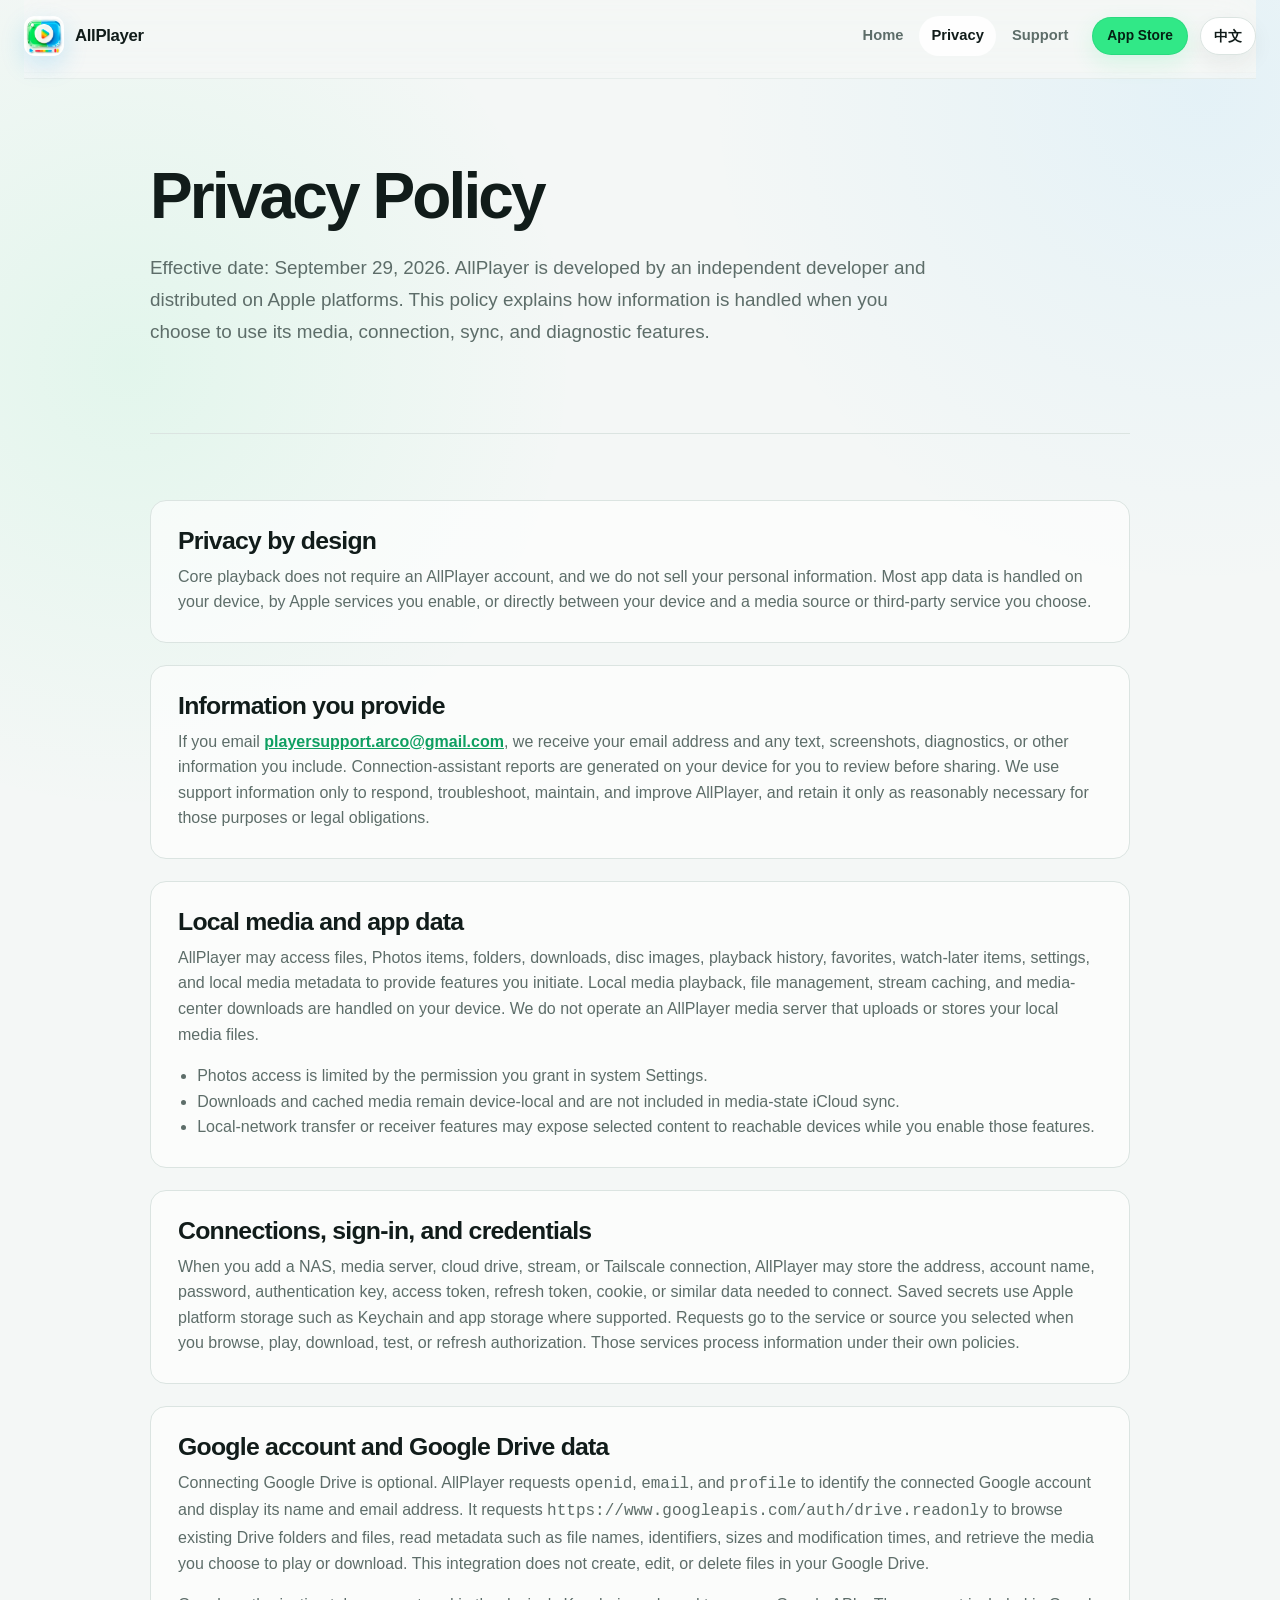
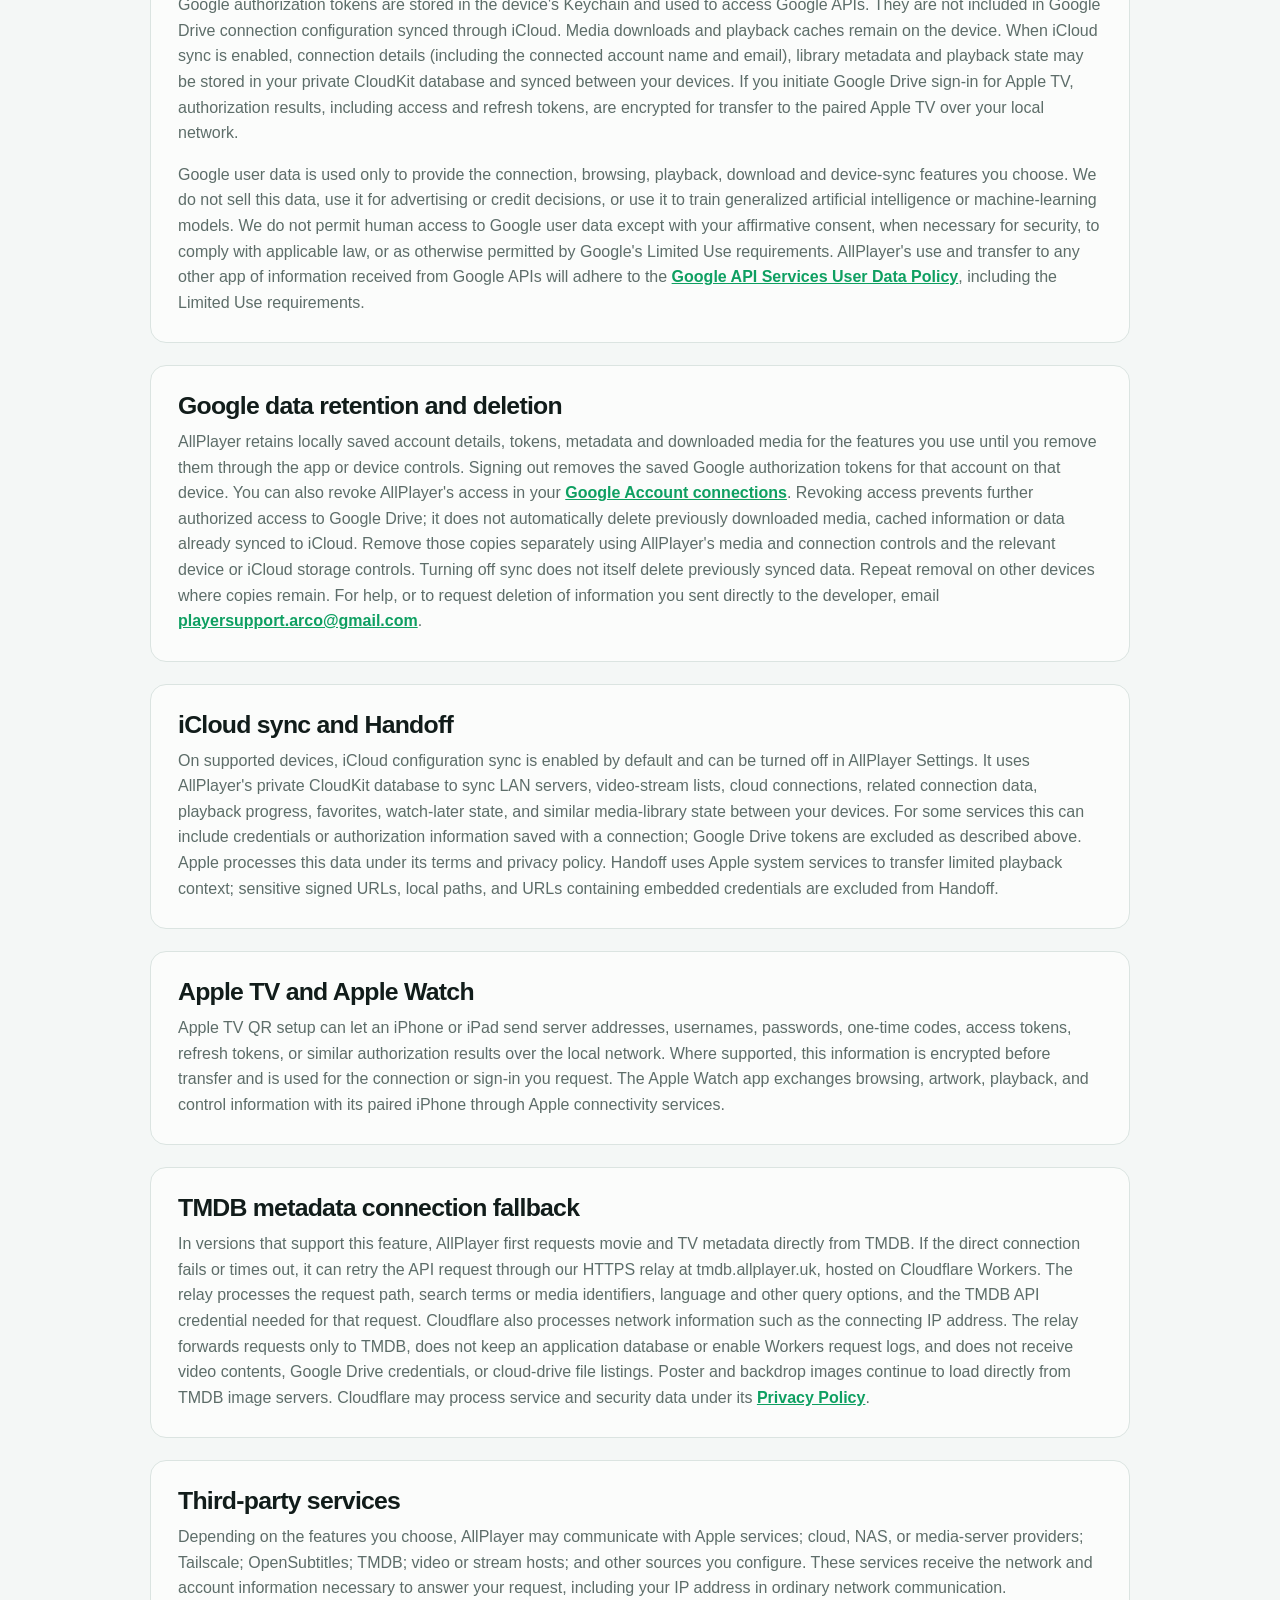
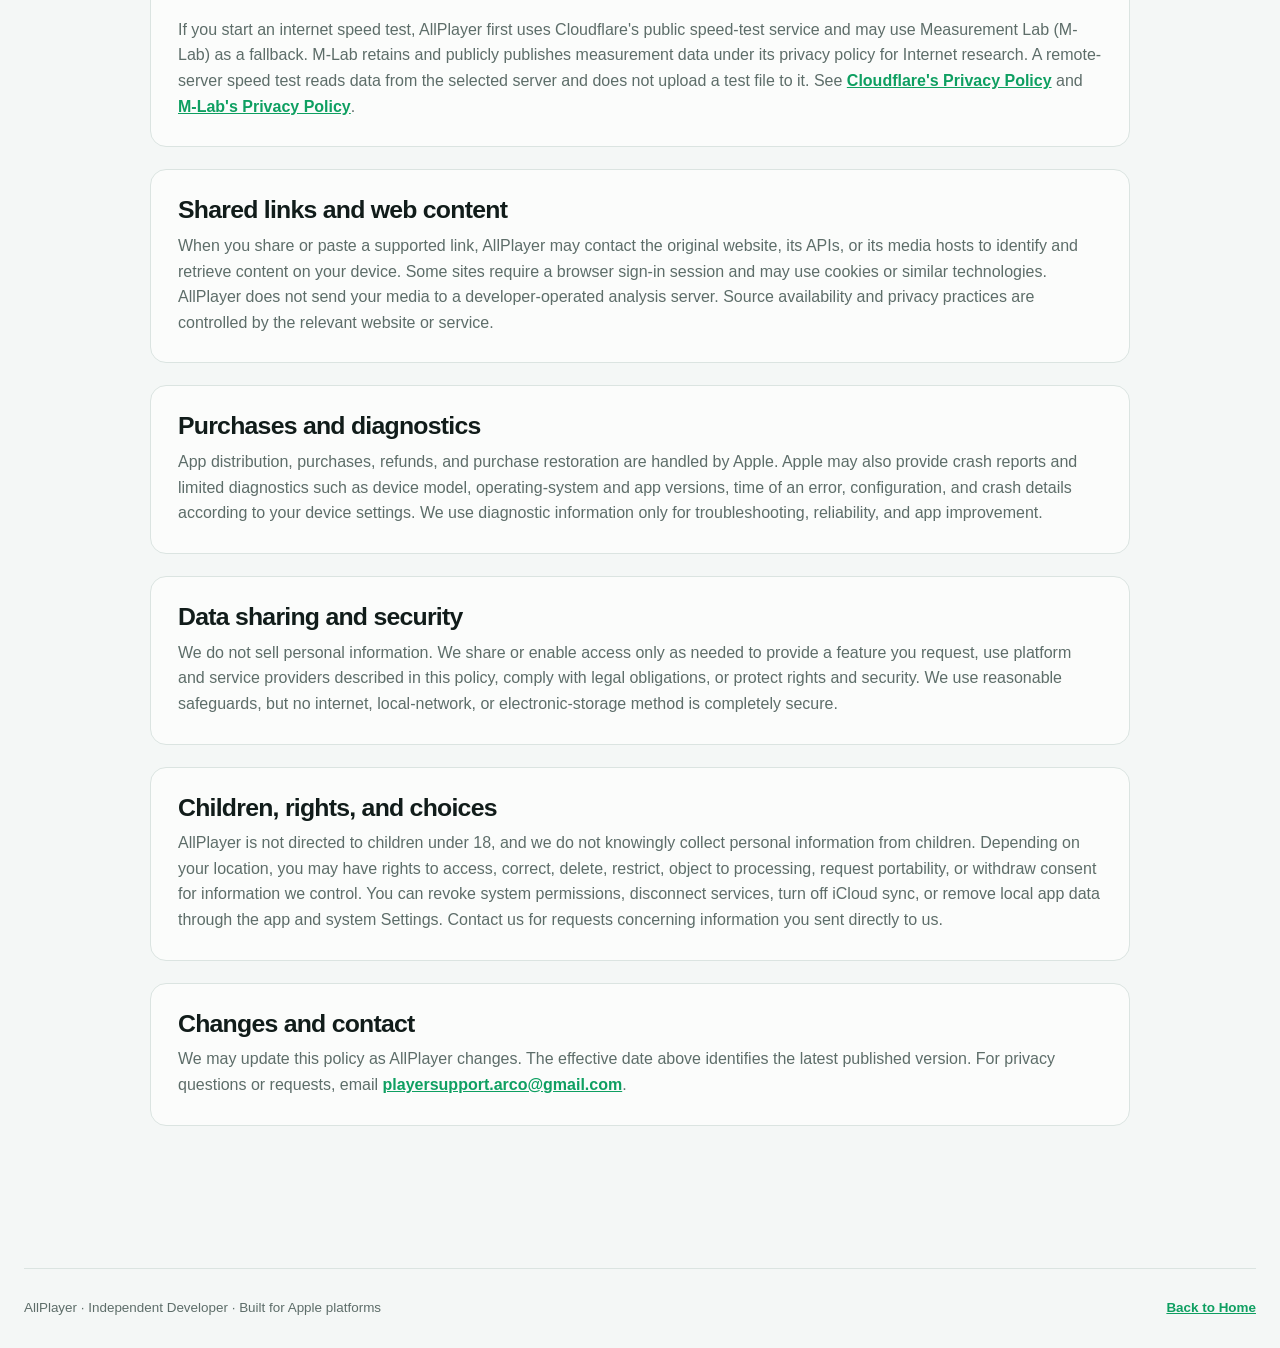
==== commit ad211ff4: "Remove fixed version labels from privacy and support headers" ====
--- a/privacy.html
+++ b/privacy.html
@@ -29,7 +29,6 @@
     <main class="page">
         <div data-lang-block="en">
             <section class="page-hero">
-                <p class="eyebrow">AllPlayer 1.0.12</p>
                 <h1>Privacy Policy</h1>
                 <p class="lead">Effective date: September 29, 2026. AllPlayer is developed by an independent developer and distributed on Apple platforms. This policy explains how information is handled when you choose to use its media, connection, sync, and diagnostic features.</p>
             </section>
@@ -68,7 +67,6 @@
 
         <div data-lang-block="zh" hidden>
             <section class="page-hero">
-                <p class="eyebrow">AllPlayer 1.0.12</p>
                 <h1>隐私政策</h1>
                 <p class="lead">生效日期：2026 年 9 月 29 日。AllPlayer 由独立开发者开发并在 Apple 平台分发。本政策说明你选择使用媒体、连接、同步与诊断功能时，相关信息会如何处理。</p>
             </section>
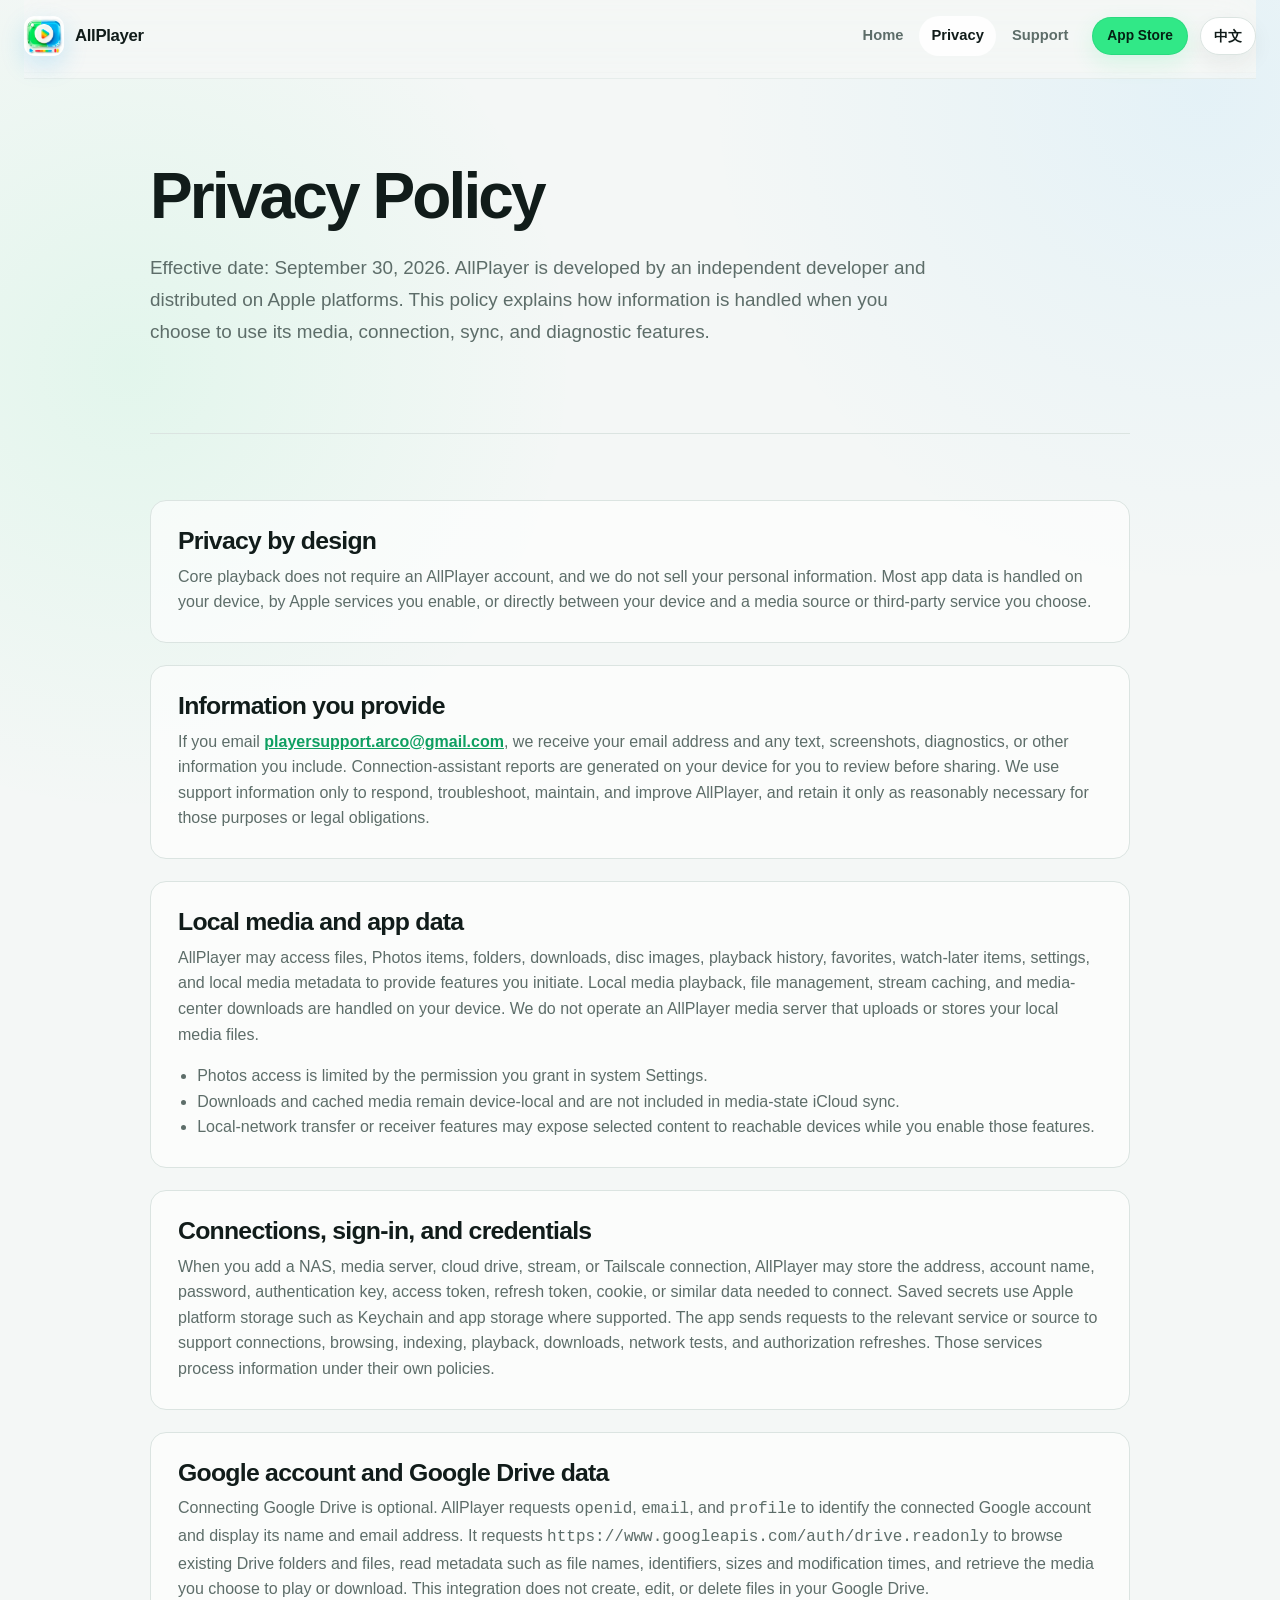
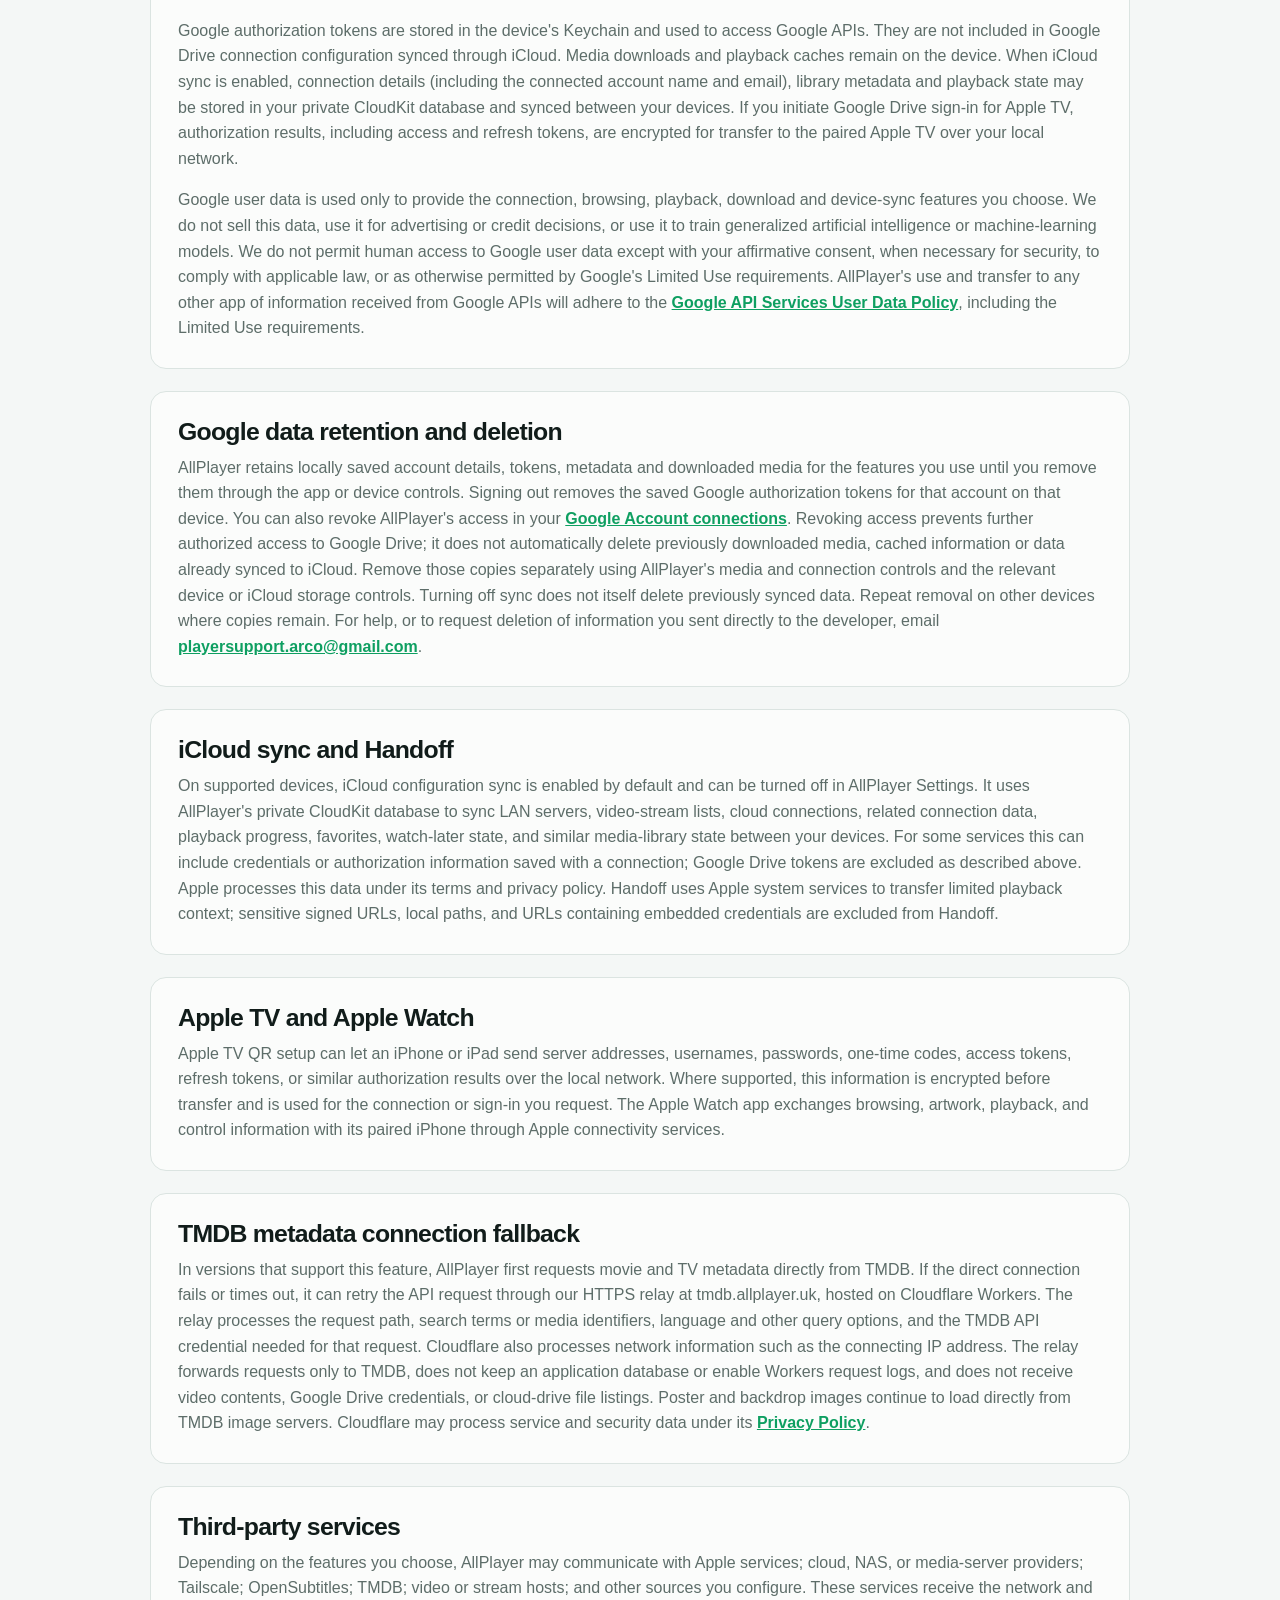
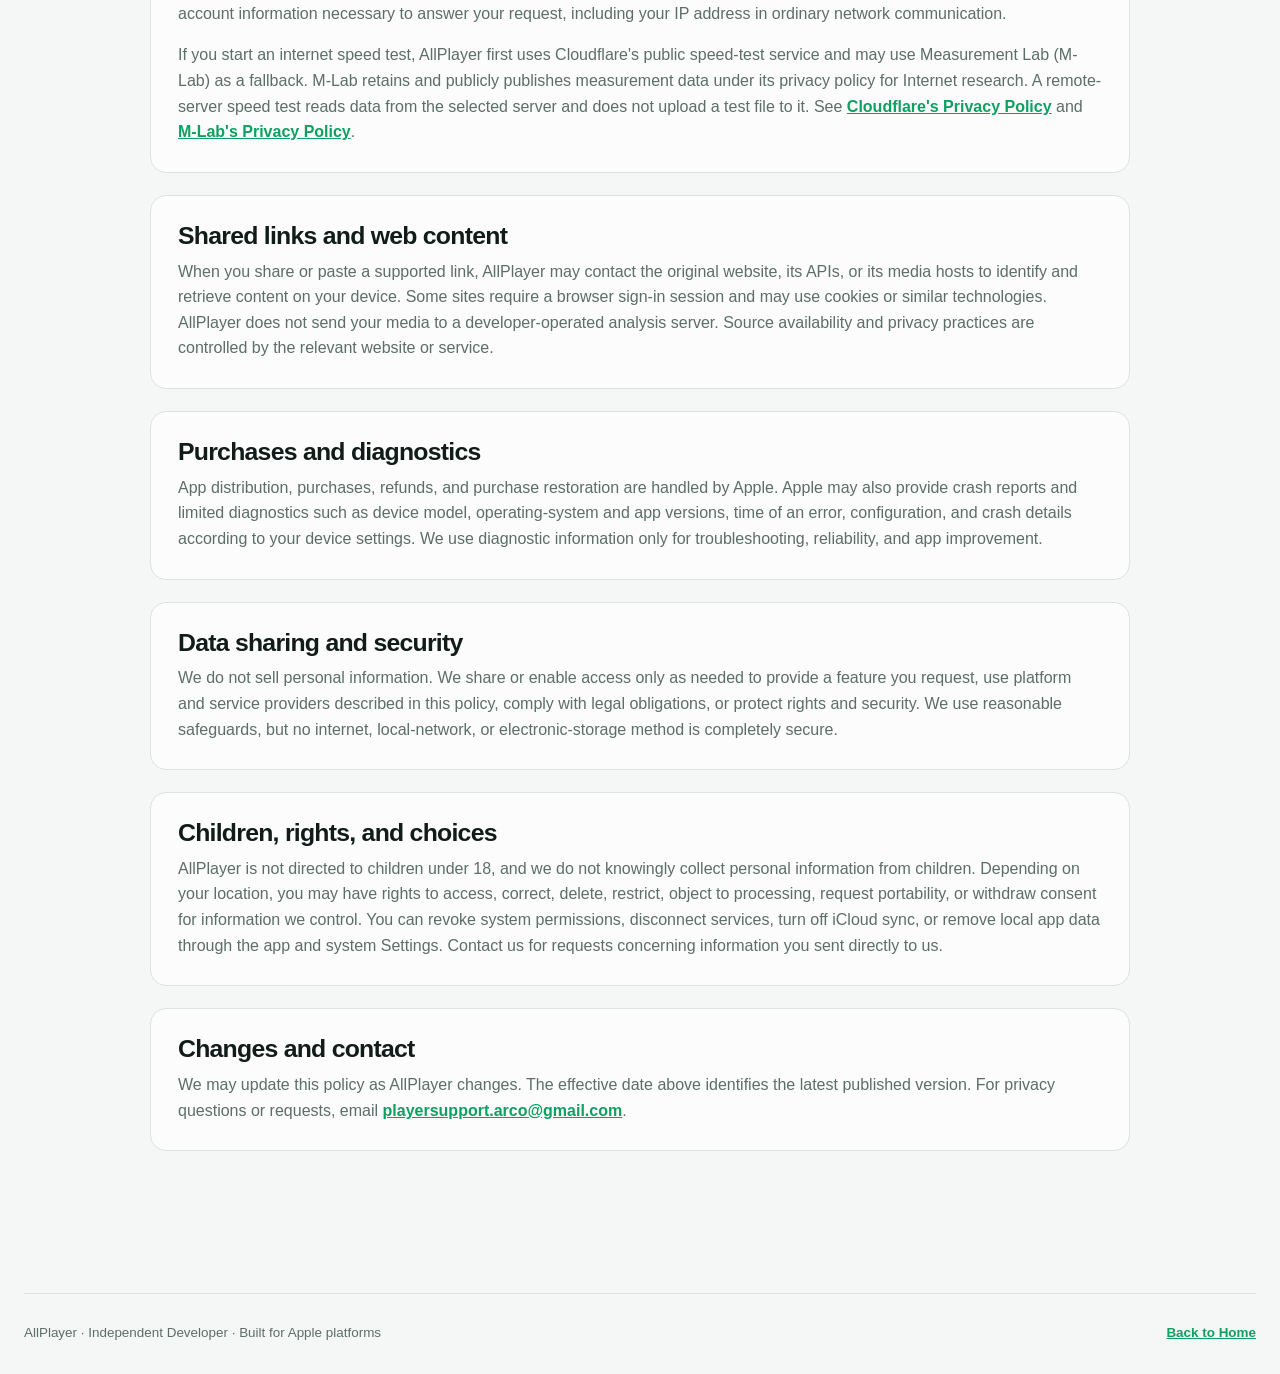
==== commit a9452c0b: "Polish bilingual website copy and remove stale version claims" ====
--- a/privacy.html
+++ b/privacy.html
@@ -30,7 +30,7 @@
         <div data-lang-block="en">
             <section class="page-hero">
                 <h1>Privacy Policy</h1>
-                <p class="lead">Effective date: September 29, 2026. AllPlayer is developed by an independent developer and distributed on Apple platforms. This policy explains how information is handled when you choose to use its media, connection, sync, and diagnostic features.</p>
+                <p class="lead">Effective date: September 30, 2026. AllPlayer is developed by an independent developer and distributed on Apple platforms. This policy explains how information is handled when you choose to use its media, connection, sync, and diagnostic features.</p>
             </section>
 
             <section class="content">
@@ -40,7 +40,7 @@
 
                 <article><h2>Local media and app data</h2><p>AllPlayer may access files, Photos items, folders, downloads, disc images, playback history, favorites, watch-later items, settings, and local media metadata to provide features you initiate. Local media playback, file management, stream caching, and media-center downloads are handled on your device. We do not operate an AllPlayer media server that uploads or stores your local media files.</p><ul><li>Photos access is limited by the permission you grant in system Settings.</li><li>Downloads and cached media remain device-local and are not included in media-state iCloud sync.</li><li>Local-network transfer or receiver features may expose selected content to reachable devices while you enable those features.</li></ul></article>
 
-                <article><h2>Connections, sign-in, and credentials</h2><p>When you add a NAS, media server, cloud drive, stream, or Tailscale connection, AllPlayer may store the address, account name, password, authentication key, access token, refresh token, cookie, or similar data needed to connect. Saved secrets use Apple platform storage such as Keychain and app storage where supported. Requests go to the service or source you selected when you browse, play, download, test, or refresh authorization. Those services process information under their own policies.</p></article>
+                <article><h2>Connections, sign-in, and credentials</h2><p>When you add a NAS, media server, cloud drive, stream, or Tailscale connection, AllPlayer may store the address, account name, password, authentication key, access token, refresh token, cookie, or similar data needed to connect. Saved secrets use Apple platform storage such as Keychain and app storage where supported. The app sends requests to the relevant service or source to support connections, browsing, indexing, playback, downloads, network tests, and authorization refreshes. Those services process information under their own policies.</p></article>
 
                 <article><h2>Google account and Google Drive data</h2><p>Connecting Google Drive is optional. AllPlayer requests <code>openid</code>, <code>email</code>, and <code>profile</code> to identify the connected Google account and display its name and email address. It requests <code>https://www.googleapis.com/auth/drive.readonly</code> to browse existing Drive folders and files, read metadata such as file names, identifiers, sizes and modification times, and retrieve the media you choose to play or download. This integration does not create, edit, or delete files in your Google Drive.</p><p>Google authorization tokens are stored in the device's Keychain and used to access Google APIs. They are not included in Google Drive connection configuration synced through iCloud. Media downloads and playback caches remain on the device. When iCloud sync is enabled, connection details (including the connected account name and email), library metadata and playback state may be stored in your private CloudKit database and synced between your devices. If you initiate Google Drive sign-in for Apple TV, authorization results, including access and refresh tokens, are encrypted for transfer to the paired Apple TV over your local network.</p><p>Google user data is used only to provide the connection, browsing, playback, download and device-sync features you choose. We do not sell this data, use it for advertising or credit decisions, or use it to train generalized artificial intelligence or machine-learning models. We do not permit human access to Google user data except with your affirmative consent, when necessary for security, to comply with applicable law, or as otherwise permitted by Google's Limited Use requirements. AllPlayer's use and transfer to any other app of information received from Google APIs will adhere to the <a href="https://developers.google.com/terms/api-services-user-data-policy">Google API Services User Data Policy</a>, including the Limited Use requirements.</p></article>
 
@@ -68,7 +68,7 @@
         <div data-lang-block="zh" hidden>
             <section class="page-hero">
                 <h1>隐私政策</h1>
-                <p class="lead">生效日期：2026 年 9 月 29 日。AllPlayer 由独立开发者开发并在 Apple 平台分发。本政策说明你选择使用媒体、连接、同步与诊断功能时，相关信息会如何处理。</p>
+                <p class="lead">生效日期：2026 年 9 月 30 日。AllPlayer 由独立开发者开发并在 Apple 平台分发。本政策说明你选择使用媒体、连接、同步与诊断功能时，相关信息会如何处理。</p>
             </section>
 
             <section class="content">
@@ -78,7 +78,7 @@
 
                 <article><h2>本地媒体与应用数据</h2><p>AllPlayer 可能访问文件、照片项目、文件夹、下载内容、光盘镜像、播放历史、收藏、稍后观看、设置与本地媒体信息，以提供你主动使用的功能。本地播放、文件管理、视频流缓存和媒体中心下载均在设备上处理。我们不运营用于上传或存储你本地媒体文件的 AllPlayer 媒体服务器。</p><ul><li>照片访问范围由你在系统设置中授予的权限决定。</li><li>下载和缓存媒体只保留在当前设备，不会包含在媒体状态的 iCloud 同步中。</li><li>启用局域网传输或接收功能时，你选择的内容可能在功能开启期间提供给网络可达的设备。</li></ul></article>
 
-                <article><h2>连接、登录与凭据</h2><p>当你添加 NAS、媒体服务器、云盘、视频流或 Tailscale 连接时，AllPlayer 可能保存建立连接所需的地址、账户名、密码、认证密钥、访问令牌、刷新令牌、Cookie 或类似数据。在支持的平台上，保存的敏感信息会使用钥匙串等 Apple 平台存储和应用存储。只有在你浏览、播放、下载、测速或刷新授权时，应用才会向你选择的服务或来源发出请求；相应服务会根据其自身政策处理信息。</p></article>
+                <article><h2>连接、登录与凭据</h2><p>当你添加 NAS、媒体服务器、云盘、视频流或 Tailscale 连接时，AllPlayer 可能保存建立连接所需的地址、账户名、密码、认证密钥、访问令牌、刷新令牌、Cookie 或类似数据。在支持的平台上，保存的敏感信息会使用钥匙串等 Apple 平台存储和应用存储。应用会为连接、浏览、索引、播放、下载、网络测速和授权刷新等功能，向相应服务或来源发出请求；相应服务会根据其自身政策处理信息。</p></article>
 
                 <article><h2>Google 账户与 Google 云端硬盘数据</h2><p>连接 Google 云端硬盘是可选功能。AllPlayer 请求 <code>openid</code>、<code>email</code> 和 <code>profile</code>，用于识别已连接的 Google 账户并显示其名称和邮箱地址。应用请求 <code>https://www.googleapis.com/auth/drive.readonly</code>，用于浏览已有云端硬盘文件夹和文件、读取文件名、标识符、大小、修改时间等元数据，并读取你选择播放或下载的媒体内容。此集成不会创建、修改或删除 Google 云端硬盘中的文件。</p><p>Google 授权令牌保存在设备钥匙串中，用于访问 Google API，不会包含在通过 iCloud 同步的 Google 云端硬盘连接配置中。媒体下载与播放缓存保留在当前设备。启用 iCloud 同步时，连接信息（包括已连接账户的名称和邮箱）、媒体库元数据和播放状态可能存储在你的 CloudKit 私有数据库中，并在你的设备间同步。如果你主动为 Apple TV 发起 Google 云端硬盘登录，访问令牌、刷新令牌等授权结果会经过加密，通过局域网传输至配对的 Apple TV。</p><p>Google 用户数据仅用于提供你选择的连接、浏览、播放、下载与设备同步功能。我们不会出售这些数据，不会将其用于广告或信用决策，也不会将其用于训练通用人工智能或机器学习模型。除非获得你的明确同意、出于必要的安全目的、遵守适用法律，或 Google 的“有限使用”要求另有允许，我们不会允许人员访问 Google 用户数据。AllPlayer 对从 Google API 接收的信息的使用，以及将其传输至其他应用的行为，均遵守 <a href="https://developers.google.com/terms/api-services-user-data-policy">Google API 服务用户数据政策</a>，包括其中的“有限使用”（Limited Use）要求。</p></article>
 
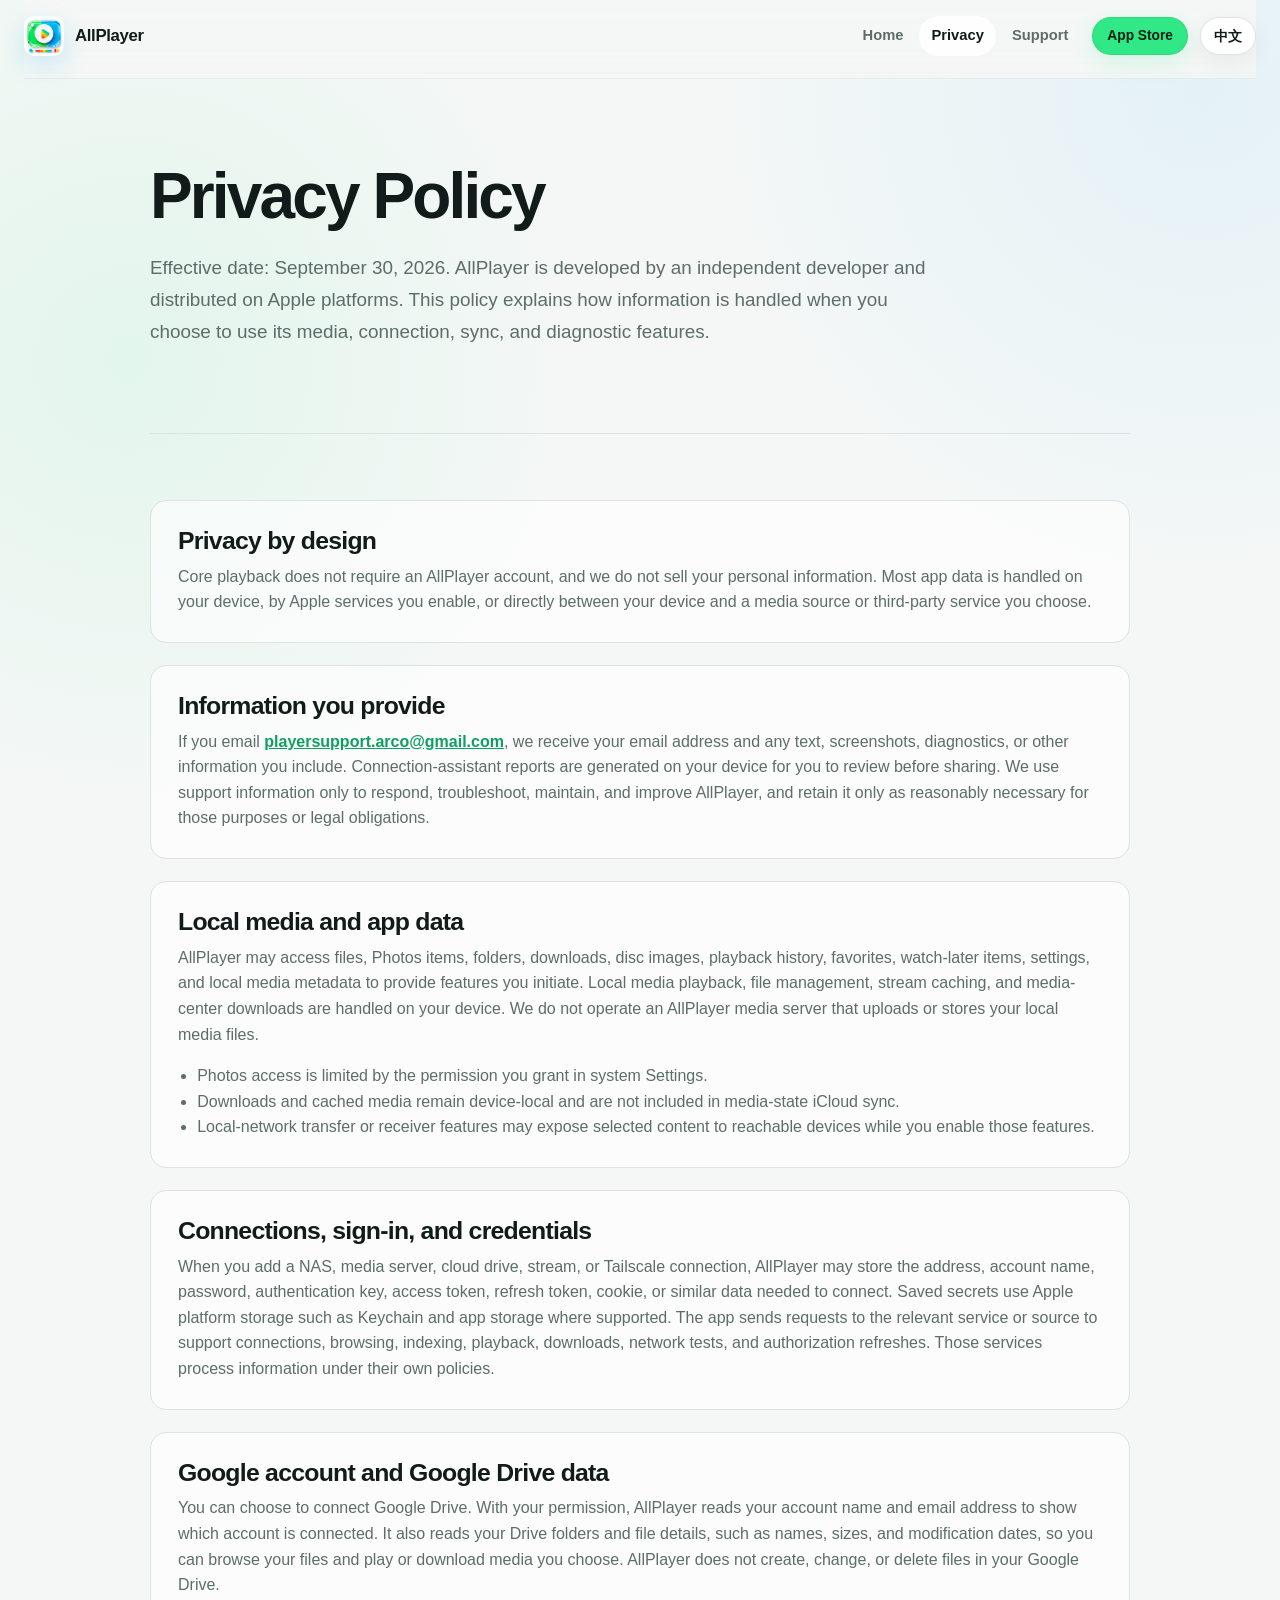
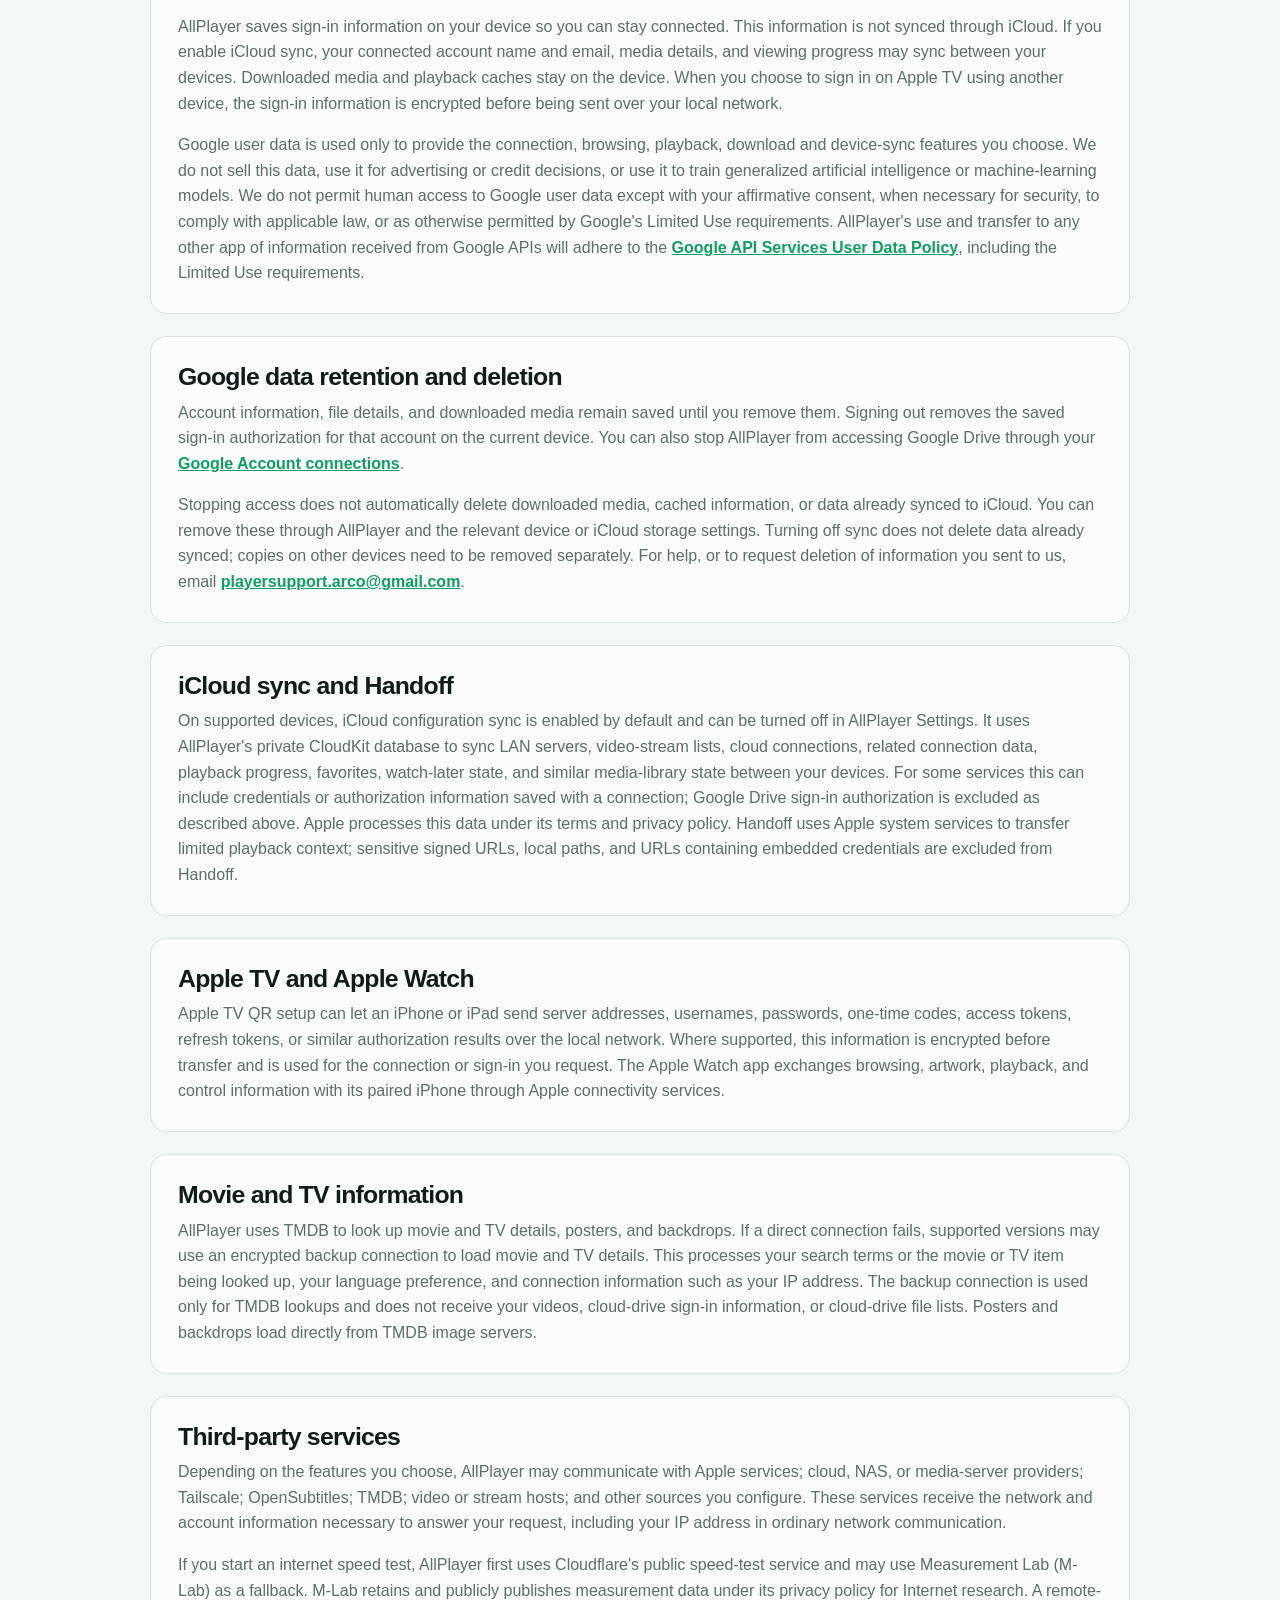
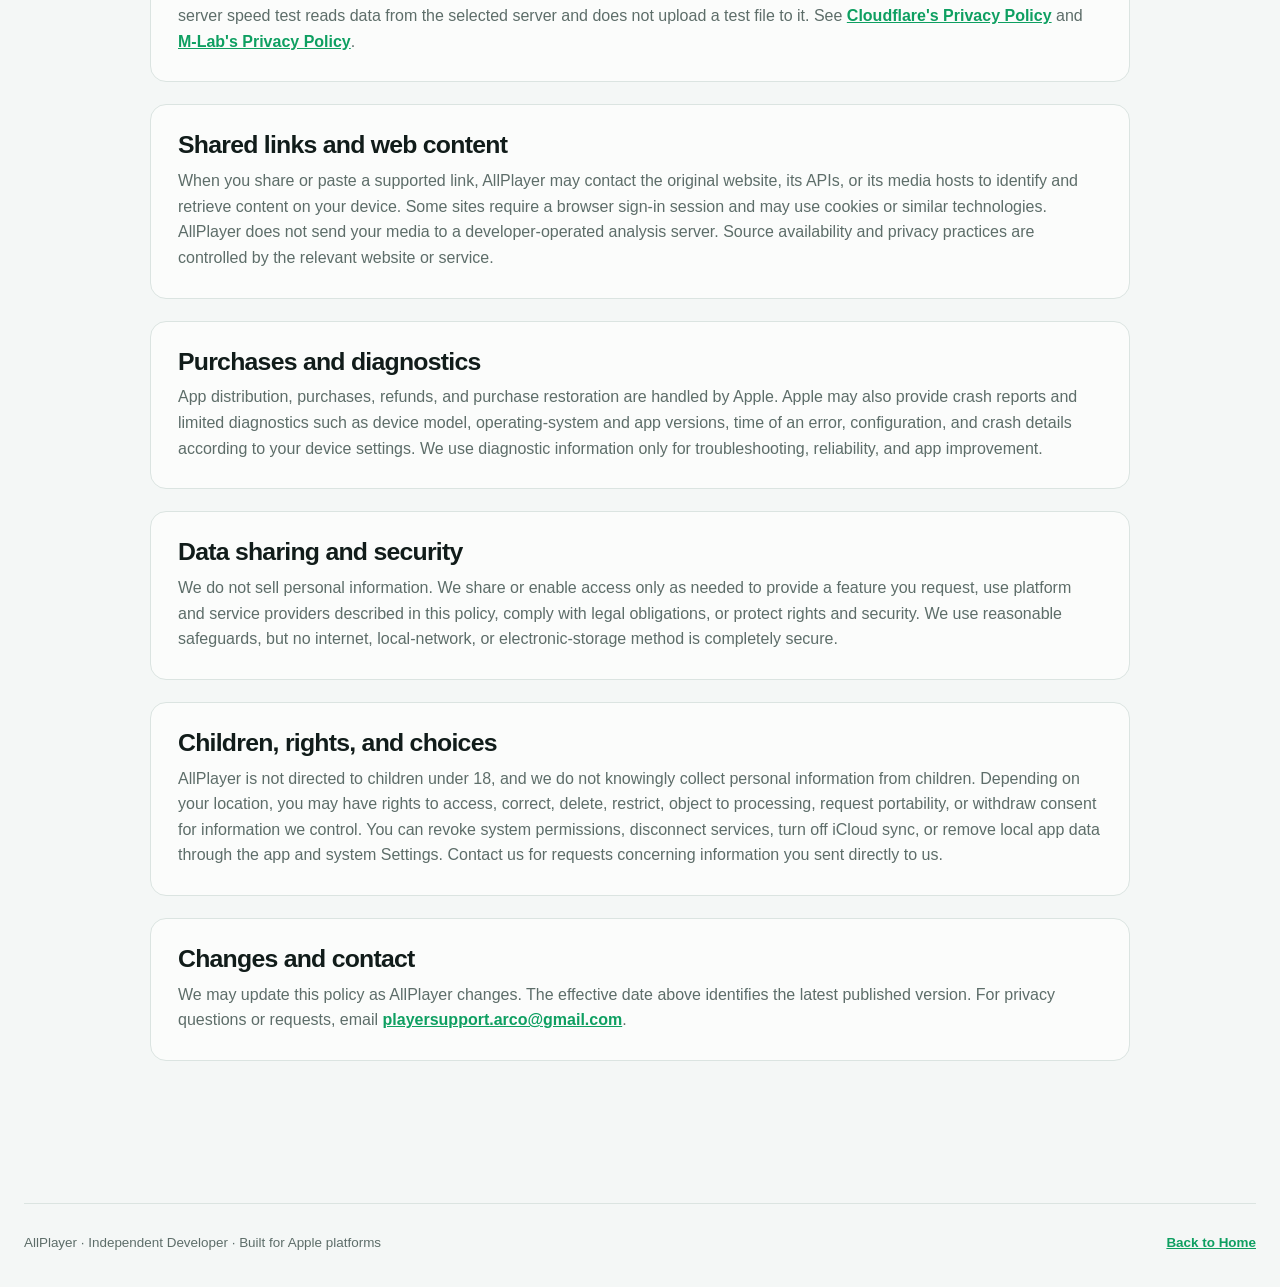
==== commit cbda8853: "Simplify Google Drive and TMDB privacy explanations" ====
--- a/privacy.html
+++ b/privacy.html
@@ -42,15 +42,15 @@
 
                 <article><h2>Connections, sign-in, and credentials</h2><p>When you add a NAS, media server, cloud drive, stream, or Tailscale connection, AllPlayer may store the address, account name, password, authentication key, access token, refresh token, cookie, or similar data needed to connect. Saved secrets use Apple platform storage such as Keychain and app storage where supported. The app sends requests to the relevant service or source to support connections, browsing, indexing, playback, downloads, network tests, and authorization refreshes. Those services process information under their own policies.</p></article>
 
-                <article><h2>Google account and Google Drive data</h2><p>Connecting Google Drive is optional. AllPlayer requests <code>openid</code>, <code>email</code>, and <code>profile</code> to identify the connected Google account and display its name and email address. It requests <code>https://www.googleapis.com/auth/drive.readonly</code> to browse existing Drive folders and files, read metadata such as file names, identifiers, sizes and modification times, and retrieve the media you choose to play or download. This integration does not create, edit, or delete files in your Google Drive.</p><p>Google authorization tokens are stored in the device's Keychain and used to access Google APIs. They are not included in Google Drive connection configuration synced through iCloud. Media downloads and playback caches remain on the device. When iCloud sync is enabled, connection details (including the connected account name and email), library metadata and playback state may be stored in your private CloudKit database and synced between your devices. If you initiate Google Drive sign-in for Apple TV, authorization results, including access and refresh tokens, are encrypted for transfer to the paired Apple TV over your local network.</p><p>Google user data is used only to provide the connection, browsing, playback, download and device-sync features you choose. We do not sell this data, use it for advertising or credit decisions, or use it to train generalized artificial intelligence or machine-learning models. We do not permit human access to Google user data except with your affirmative consent, when necessary for security, to comply with applicable law, or as otherwise permitted by Google's Limited Use requirements. AllPlayer's use and transfer to any other app of information received from Google APIs will adhere to the <a href="https://developers.google.com/terms/api-services-user-data-policy">Google API Services User Data Policy</a>, including the Limited Use requirements.</p></article>
+                <article><h2>Google account and Google Drive data</h2><p>You can choose to connect Google Drive. With your permission, AllPlayer reads your account name and email address to show which account is connected. It also reads your Drive folders and file details, such as names, sizes, and modification dates, so you can browse your files and play or download media you choose. AllPlayer does not create, change, or delete files in your Google Drive.</p><p>AllPlayer saves sign-in information on your device so you can stay connected. This information is not synced through iCloud. If you enable iCloud sync, your connected account name and email, media details, and viewing progress may sync between your devices. Downloaded media and playback caches stay on the device. When you choose to sign in on Apple TV using another device, the sign-in information is encrypted before being sent over your local network.</p><p>Google user data is used only to provide the connection, browsing, playback, download and device-sync features you choose. We do not sell this data, use it for advertising or credit decisions, or use it to train generalized artificial intelligence or machine-learning models. We do not permit human access to Google user data except with your affirmative consent, when necessary for security, to comply with applicable law, or as otherwise permitted by Google's Limited Use requirements. AllPlayer's use and transfer to any other app of information received from Google APIs will adhere to the <a href="https://developers.google.com/terms/api-services-user-data-policy">Google API Services User Data Policy</a>, including the Limited Use requirements.</p></article>
 
-                <article><h2>Google data retention and deletion</h2><p>AllPlayer retains locally saved account details, tokens, metadata and downloaded media for the features you use until you remove them through the app or device controls. Signing out removes the saved Google authorization tokens for that account on that device. You can also revoke AllPlayer's access in your <a href="https://myaccount.google.com/connections">Google Account connections</a>. Revoking access prevents further authorized access to Google Drive; it does not automatically delete previously downloaded media, cached information or data already synced to iCloud. Remove those copies separately using AllPlayer's media and connection controls and the relevant device or iCloud storage controls. Turning off sync does not itself delete previously synced data. Repeat removal on other devices where copies remain. For help, or to request deletion of information you sent directly to the developer, email <a href="mailto:playersupport.arco@gmail.com">playersupport.arco@gmail.com</a>.</p></article>
+                <article><h2>Google data retention and deletion</h2><p>Account information, file details, and downloaded media remain saved until you remove them. Signing out removes the saved sign-in authorization for that account on the current device. You can also stop AllPlayer from accessing Google Drive through your <a href="https://myaccount.google.com/connections">Google Account connections</a>.</p><p>Stopping access does not automatically delete downloaded media, cached information, or data already synced to iCloud. You can remove these through AllPlayer and the relevant device or iCloud storage settings. Turning off sync does not delete data already synced; copies on other devices need to be removed separately. For help, or to request deletion of information you sent to us, email <a href="mailto:playersupport.arco@gmail.com">playersupport.arco@gmail.com</a>.</p></article>
 
-                <article><h2>iCloud sync and Handoff</h2><p>On supported devices, iCloud configuration sync is enabled by default and can be turned off in AllPlayer Settings. It uses AllPlayer's private CloudKit database to sync LAN servers, video-stream lists, cloud connections, related connection data, playback progress, favorites, watch-later state, and similar media-library state between your devices. For some services this can include credentials or authorization information saved with a connection; Google Drive tokens are excluded as described above. Apple processes this data under its terms and privacy policy. Handoff uses Apple system services to transfer limited playback context; sensitive signed URLs, local paths, and URLs containing embedded credentials are excluded from Handoff.</p></article>
+                <article><h2>iCloud sync and Handoff</h2><p>On supported devices, iCloud configuration sync is enabled by default and can be turned off in AllPlayer Settings. It uses AllPlayer's private CloudKit database to sync LAN servers, video-stream lists, cloud connections, related connection data, playback progress, favorites, watch-later state, and similar media-library state between your devices. For some services this can include credentials or authorization information saved with a connection; Google Drive sign-in authorization is excluded as described above. Apple processes this data under its terms and privacy policy. Handoff uses Apple system services to transfer limited playback context; sensitive signed URLs, local paths, and URLs containing embedded credentials are excluded from Handoff.</p></article>
 
                 <article><h2>Apple TV and Apple Watch</h2><p>Apple TV QR setup can let an iPhone or iPad send server addresses, usernames, passwords, one-time codes, access tokens, refresh tokens, or similar authorization results over the local network. Where supported, this information is encrypted before transfer and is used for the connection or sign-in you request. The Apple Watch app exchanges browsing, artwork, playback, and control information with its paired iPhone through Apple connectivity services.</p></article>
 
-                <article><h2>TMDB metadata connection fallback</h2><p>In versions that support this feature, AllPlayer first requests movie and TV metadata directly from TMDB. If the direct connection fails or times out, it can retry the API request through our HTTPS relay at tmdb.allplayer.uk, hosted on Cloudflare Workers. The relay processes the request path, search terms or media identifiers, language and other query options, and the TMDB API credential needed for that request. Cloudflare also processes network information such as the connecting IP address. The relay forwards requests only to TMDB, does not keep an application database or enable Workers request logs, and does not receive video contents, Google Drive credentials, or cloud-drive file listings. Poster and backdrop images continue to load directly from TMDB image servers. Cloudflare may process service and security data under its <a href="https://www.cloudflare.com/privacypolicy/">Privacy Policy</a>.</p></article>
+                <article><h2>Movie and TV information</h2><p>AllPlayer uses TMDB to look up movie and TV details, posters, and backdrops. If a direct connection fails, supported versions may use an encrypted backup connection to load movie and TV details. This processes your search terms or the movie or TV item being looked up, your language preference, and connection information such as your IP address. The backup connection is used only for TMDB lookups and does not receive your videos, cloud-drive sign-in information, or cloud-drive file lists. Posters and backdrops load directly from TMDB image servers.</p></article>
                 <article><h2>Third-party services</h2><p>Depending on the features you choose, AllPlayer may communicate with Apple services; cloud, NAS, or media-server providers; Tailscale; OpenSubtitles; TMDB; video or stream hosts; and other sources you configure. These services receive the network and account information necessary to answer your request, including your IP address in ordinary network communication.</p><p>If you start an internet speed test, AllPlayer first uses Cloudflare's public speed-test service and may use Measurement Lab (M-Lab) as a fallback. M-Lab retains and publicly publishes measurement data under its privacy policy for Internet research. A remote-server speed test reads data from the selected server and does not upload a test file to it. See <a href="https://www.cloudflare.com/privacypolicy/">Cloudflare's Privacy Policy</a> and <a href="https://www.measurementlab.net/privacy/">M-Lab's Privacy Policy</a>.</p></article>
 
                 <article><h2>Shared links and web content</h2><p>When you share or paste a supported link, AllPlayer may contact the original website, its APIs, or its media hosts to identify and retrieve content on your device. Some sites require a browser sign-in session and may use cookies or similar technologies. AllPlayer does not send your media to a developer-operated analysis server. Source availability and privacy practices are controlled by the relevant website or service.</p></article>
@@ -80,15 +80,15 @@
 
                 <article><h2>连接、登录与凭据</h2><p>当你添加 NAS、媒体服务器、云盘、视频流或 Tailscale 连接时，AllPlayer 可能保存建立连接所需的地址、账户名、密码、认证密钥、访问令牌、刷新令牌、Cookie 或类似数据。在支持的平台上，保存的敏感信息会使用钥匙串等 Apple 平台存储和应用存储。应用会为连接、浏览、索引、播放、下载、网络测速和授权刷新等功能，向相应服务或来源发出请求；相应服务会根据其自身政策处理信息。</p></article>
 
-                <article><h2>Google 账户与 Google 云端硬盘数据</h2><p>连接 Google 云端硬盘是可选功能。AllPlayer 请求 <code>openid</code>、<code>email</code> 和 <code>profile</code>，用于识别已连接的 Google 账户并显示其名称和邮箱地址。应用请求 <code>https://www.googleapis.com/auth/drive.readonly</code>，用于浏览已有云端硬盘文件夹和文件、读取文件名、标识符、大小、修改时间等元数据，并读取你选择播放或下载的媒体内容。此集成不会创建、修改或删除 Google 云端硬盘中的文件。</p><p>Google 授权令牌保存在设备钥匙串中，用于访问 Google API，不会包含在通过 iCloud 同步的 Google 云端硬盘连接配置中。媒体下载与播放缓存保留在当前设备。启用 iCloud 同步时，连接信息（包括已连接账户的名称和邮箱）、媒体库元数据和播放状态可能存储在你的 CloudKit 私有数据库中，并在你的设备间同步。如果你主动为 Apple TV 发起 Google 云端硬盘登录，访问令牌、刷新令牌等授权结果会经过加密，通过局域网传输至配对的 Apple TV。</p><p>Google 用户数据仅用于提供你选择的连接、浏览、播放、下载与设备同步功能。我们不会出售这些数据，不会将其用于广告或信用决策，也不会将其用于训练通用人工智能或机器学习模型。除非获得你的明确同意、出于必要的安全目的、遵守适用法律，或 Google 的“有限使用”要求另有允许，我们不会允许人员访问 Google 用户数据。AllPlayer 对从 Google API 接收的信息的使用，以及将其传输至其他应用的行为，均遵守 <a href="https://developers.google.com/terms/api-services-user-data-policy">Google API 服务用户数据政策</a>，包括其中的“有限使用”（Limited Use）要求。</p></article>
+                <article><h2>Google 账户与 Google 云端硬盘数据</h2><p>你可以自行选择是否连接 Google 云端硬盘。获得你的授权后，AllPlayer 会读取账户名称和邮箱地址，用于显示当前连接的账户；也会读取云端硬盘中的文件夹及文件名称、大小、修改时间等信息，方便你浏览文件，并播放或下载你选择的媒体。AllPlayer 不会创建、修改或删除 Google 云端硬盘中的文件。</p><p>为方便你持续使用，AllPlayer 会在设备上保存登录授权信息，这些信息不会通过 iCloud 同步。如果你开启 iCloud 同步，已连接账户的名称和邮箱、媒体信息及观看进度可能会在你的设备间同步；下载的媒体和播放缓存仍保留在当前设备。当你选择使用其他设备协助 Apple TV 登录时，登录授权信息会先加密，再通过局域网发送。</p><p>Google 用户数据仅用于提供你选择的连接、浏览、播放、下载与设备同步功能。我们不会出售这些数据，不会将其用于广告或信用决策，也不会将其用于训练通用人工智能或机器学习模型。除非获得你的明确同意、出于必要的安全目的、遵守适用法律，或 Google 的“有限使用”要求另有允许，我们不会允许人员访问 Google 用户数据。AllPlayer 对从 Google API 接收的信息的使用，以及将其传输至其他应用的行为，均遵守 <a href="https://developers.google.com/terms/api-services-user-data-policy">Google API 服务用户数据政策</a>，包括其中的“有限使用”（Limited Use）要求。</p></article>
 
-                <article><h2>Google 数据保留与删除</h2><p>AllPlayer 会为你使用的功能保留本地账户信息、令牌、元数据和下载媒体，直至你通过应用或设备控制将其移除。退出登录会移除该设备上对应账户保存的 Google 授权令牌。你也可以在 <a href="https://myaccount.google.com/connections">Google 账户的第三方连接</a>中撤销 AllPlayer 的访问权限。撤销授权会阻止后续经授权的 Google 云端硬盘访问，但不会自动删除已经下载的媒体、缓存信息或已同步至 iCloud 的数据。请通过 AllPlayer 的媒体与连接管理，以及相应设备或 iCloud 存储管理，分别移除这些副本。关闭同步本身不会删除此前已同步的数据；其他设备上保留的副本也需要分别处理。如需帮助，或希望删除你直接发送给开发者的信息，请联系 <a href="mailto:playersupport.arco@gmail.com">playersupport.arco@gmail.com</a>。</p></article>
+                <article><h2>Google 数据保留与删除</h2><p>账户信息、文件信息和已下载的媒体会保留，直至你将其移除。退出登录会清除当前设备上该账户的登录授权信息。你也可以前往 <a href="https://myaccount.google.com/connections">Google 账户的第三方连接</a>，取消 AllPlayer 对云端硬盘的访问权限。</p><p>取消授权不会自动删除已下载的媒体、缓存信息或已经同步到 iCloud 的数据。你可以通过 AllPlayer，以及相应设备或 iCloud 的存储设置移除这些内容。关闭同步不会删除此前已同步的数据，其他设备上的副本也需要分别移除。如需帮助，或希望删除你曾发给我们的信息，请联系 <a href="mailto:playersupport.arco@gmail.com">playersupport.arco@gmail.com</a>。</p></article>
 
-                <article><h2>iCloud 同步与 Handoff</h2><p>在支持的设备上，iCloud 配置同步默认开启，你可以在 AllPlayer 设置中关闭。它通过 AllPlayer 的 CloudKit 私有数据库，在你的设备间同步局域网服务器、视频流列表、云端连接、相关连接数据、播放进度、收藏、稍后观看和类似媒体库状态，部分服务的同步内容可能包含随连接保存的凭据或授权信息；Google 云端硬盘令牌不包含在内，详见上文。Apple 会根据其条款与隐私政策处理这些数据。Handoff 使用 Apple 系统服务传递有限的播放上下文；包含签名参数的敏感 URL、本地路径和内嵌凭据的 URL 不会通过 Handoff 传输。</p></article>
+                <article><h2>iCloud 同步与 Handoff</h2><p>在支持的设备上，iCloud 配置同步默认开启，你可以在 AllPlayer 设置中关闭。它通过 AllPlayer 的 CloudKit 私有数据库，在你的设备间同步局域网服务器、视频流列表、云端连接、相关连接数据、播放进度、收藏、稍后观看和类似媒体库状态，部分服务的同步内容可能包含随连接保存的凭据或授权信息；Google 云端硬盘的登录授权信息不包含在内，详见上文。Apple 会根据其条款与隐私政策处理这些数据。Handoff 使用 Apple 系统服务传递有限的播放上下文；包含签名参数的敏感 URL、本地路径和内嵌凭据的 URL 不会通过 Handoff 传输。</p></article>
 
                 <article><h2>Apple TV 与 Apple Watch</h2><p>Apple TV 扫码设置可让 iPhone 或 iPad 通过局域网发送服务器地址、用户名、密码、一次性验证码、访问令牌、刷新令牌或类似授权结果。在支持的情况下，这些信息会在传输前加密，并仅用于你请求的连接或登录。Apple Watch 版会通过 Apple 的设备连接服务，与配对的 iPhone 交换浏览、封面、播放状态和控制信息。</p></article>
 
-                <article><h2>TMDB 元数据连接备用中转</h2><p>在支持此功能的版本中，AllPlayer 会先直接向 TMDB 请求电影和剧集元数据；如果直连失败或超时，可以通过部署在 Cloudflare Workers 上的 HTTPS 中转 tmdb.allplayer.uk 重试 API 请求。中转会处理请求路径、搜索词或影视标识、语言等查询选项，以及完成该请求所需的 TMDB API 凭据；Cloudflare 也会处理连接 IP 地址等网络信息。中转只向 TMDB 转发请求，不保存应用数据库，也未开启 Workers 请求日志，不接收视频内容、Google Drive 凭据或云盘文件列表。海报和背景图片继续直接从 TMDB 图片服务器加载。Cloudflare 可能依据其<a href="https://www.cloudflare.com/privacypolicy/">隐私政策</a>处理服务和安全数据。</p></article>
+                <article><h2>影视信息</h2><p>AllPlayer 使用 TMDB 获取电影和剧集介绍、海报及背景图片。直接连接失败时，支持此功能的版本可能通过加密的备用连接加载影视信息。这一过程会处理你的搜索词或正在查询的影视条目、语言偏好，以及 IP 地址等连接信息。备用连接仅用于查询 TMDB，不会接收你的视频、云盘登录授权信息或云盘文件列表。海报和背景图片仍直接从 TMDB 图片服务加载。</p></article>
                 <article><h2>第三方服务</h2><p>根据你选择的功能，AllPlayer 可能与 Apple 服务、云盘/NAS/媒体服务器服务商、Tailscale、OpenSubtitles、TMDB、视频或流媒体站点，以及你配置的其他来源通信。这些服务会接收完成请求所必需的网络和账户信息，包括正常网络通信中的 IP 地址。</p><p>当你主动开始互联网测速时，AllPlayer 会优先使用 Cloudflare 公共测速服务，必要时使用 Measurement Lab（M-Lab）作为备用。M-Lab 会根据其隐私政策保留并公开测速数据，用于互联网研究。远端服务器测速只会从所选服务器读取数据，不会向其上传测试文件。详情可查看 <a href="https://www.cloudflare.com/privacypolicy/">Cloudflare 隐私政策</a>和 <a href="https://www.measurementlab.net/privacy/">M-Lab 隐私政策</a>。</p></article>
 
                 <article><h2>分享链接与网页内容</h2><p>当你分享或粘贴受支持的链接时，AllPlayer 可能在你的设备上访问原始网站、其 API 或媒体节点，以识别和获取内容。部分网站要求浏览器登录状态，并可能使用 Cookie 或类似技术。AllPlayer 不会把你的媒体发送至开发者运营的分析服务器；来源可用性与隐私实践由对应网站或服务决定。</p></article>
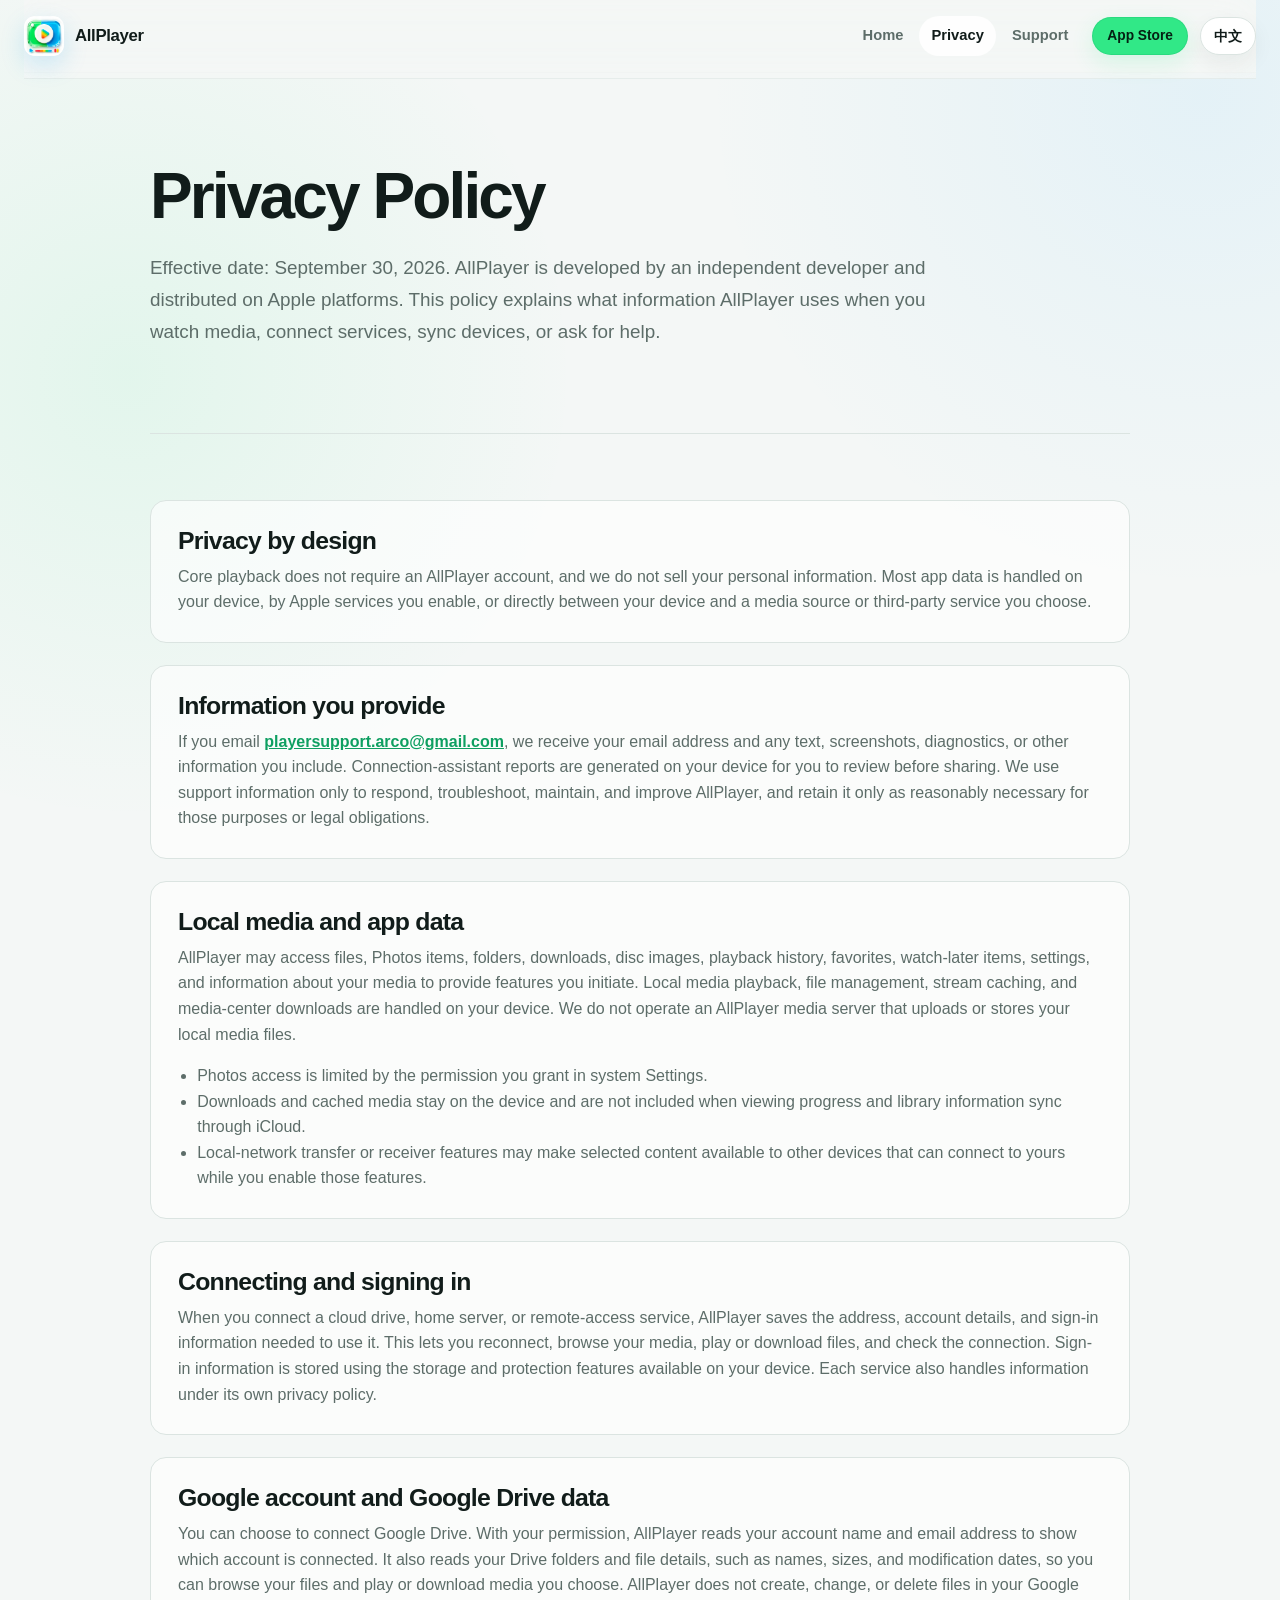
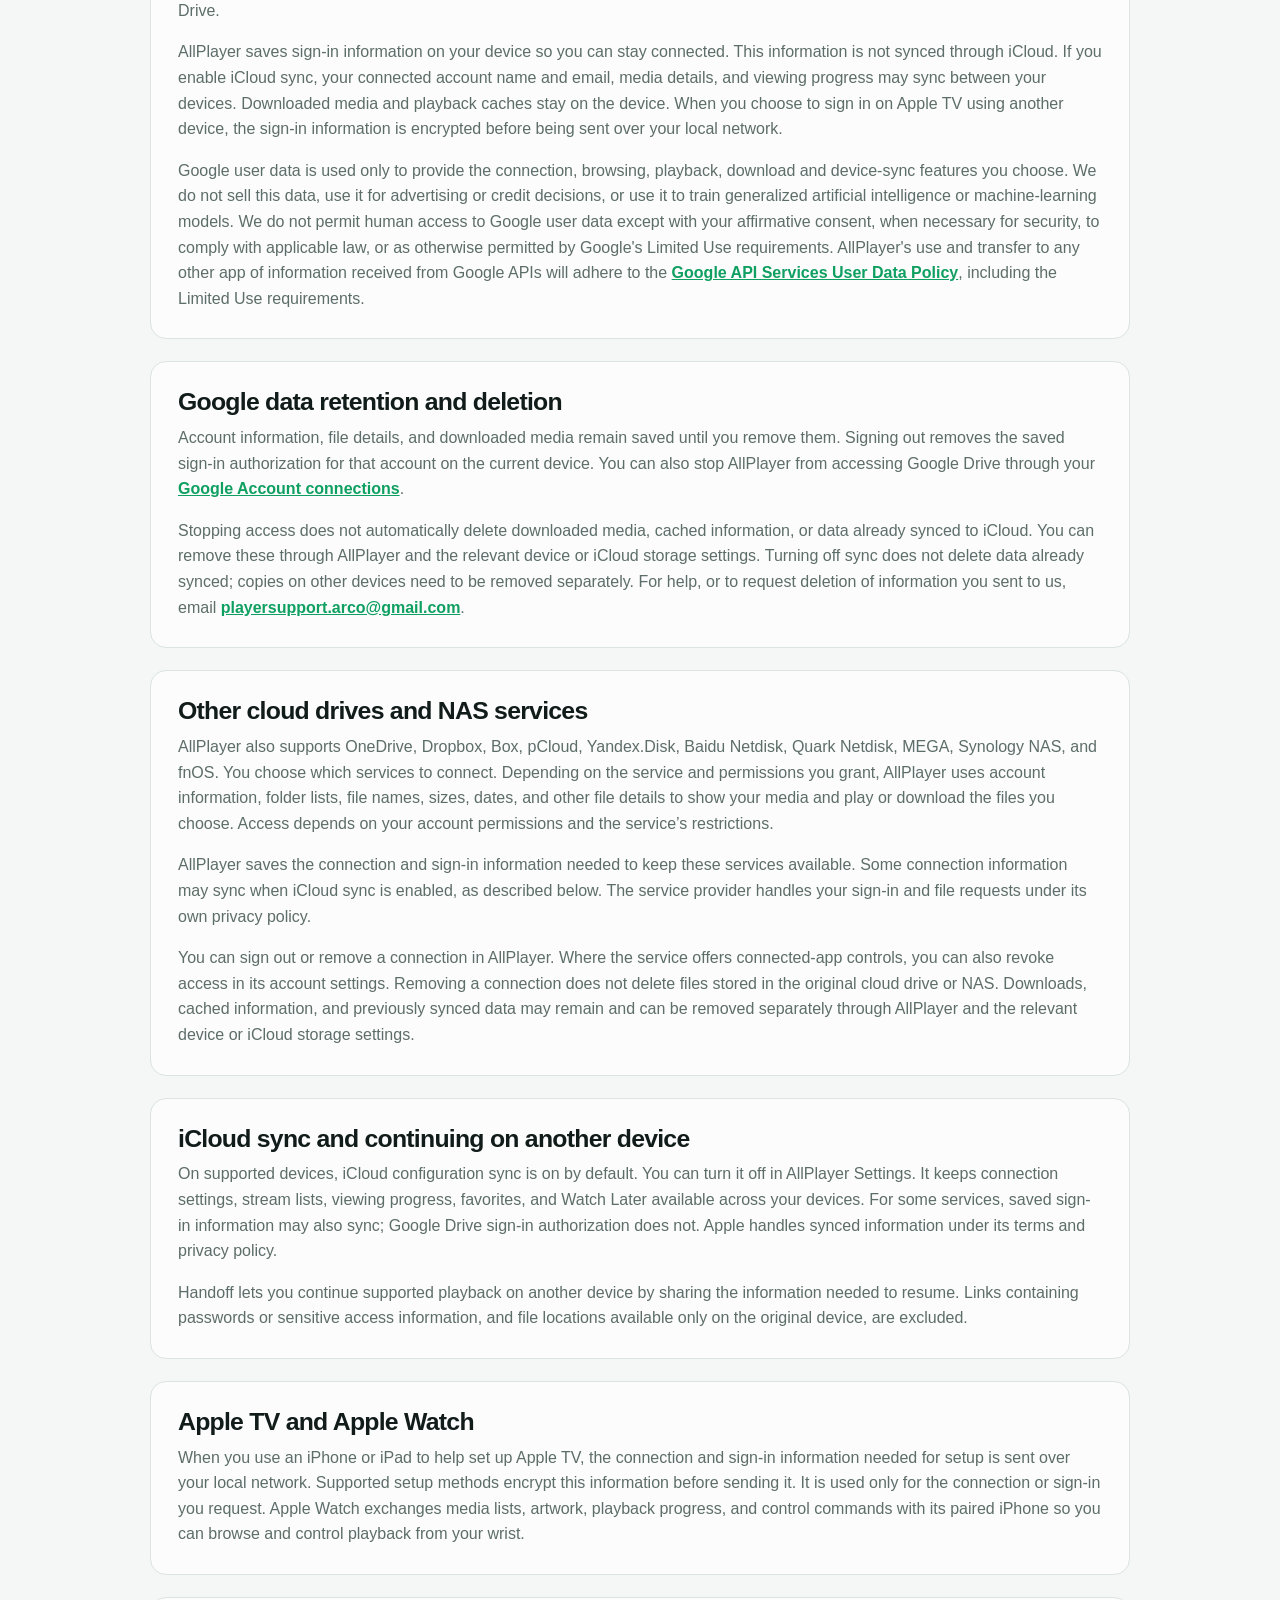
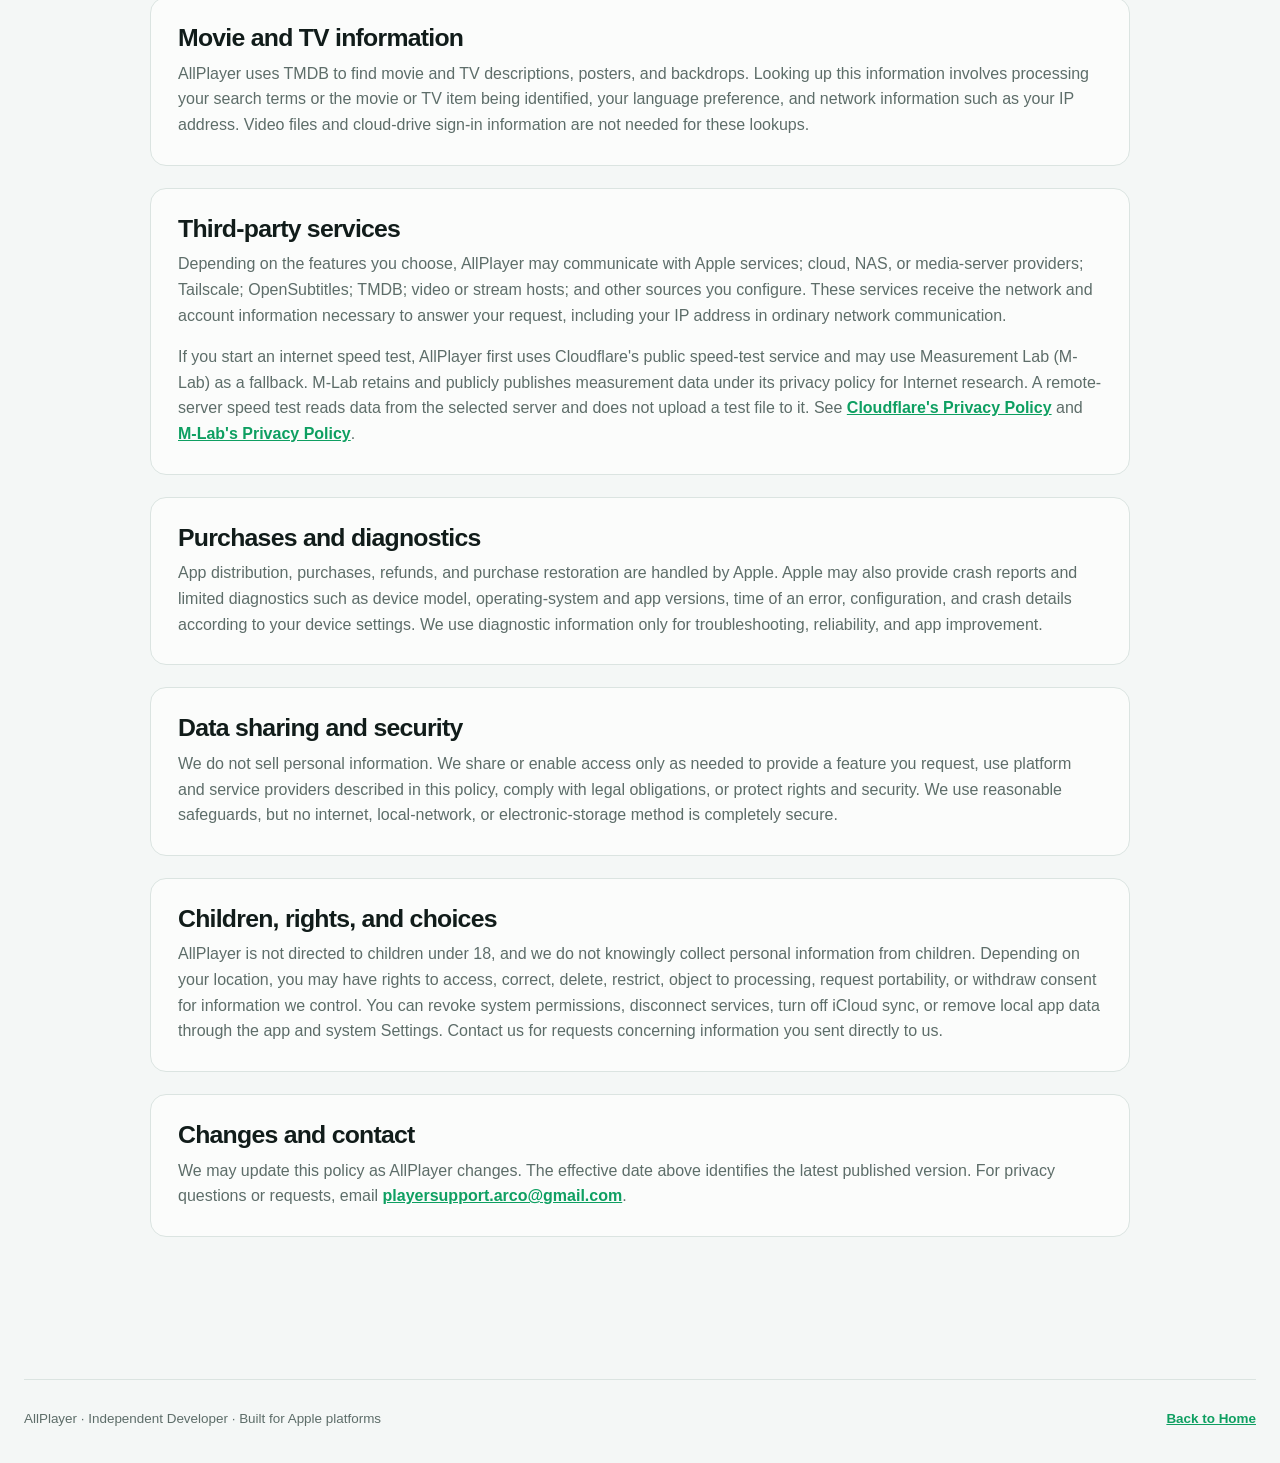
==== commit bc56064f: "Make privacy and support copy clearer for users" ====
--- a/privacy.html
+++ b/privacy.html
@@ -30,7 +30,7 @@
         <div data-lang-block="en">
             <section class="page-hero">
                 <h1>Privacy Policy</h1>
-                <p class="lead">Effective date: September 30, 2026. AllPlayer is developed by an independent developer and distributed on Apple platforms. This policy explains how information is handled when you choose to use its media, connection, sync, and diagnostic features.</p>
+                <p class="lead">Effective date: September 30, 2026. AllPlayer is developed by an independent developer and distributed on Apple platforms. This policy explains what information AllPlayer uses when you watch media, connect services, sync devices, or ask for help.</p>
             </section>
 
             <section class="content">
@@ -38,22 +38,22 @@
 
                 <article><h2>Information you provide</h2><p>If you email <a href="mailto:playersupport.arco@gmail.com">playersupport.arco@gmail.com</a>, we receive your email address and any text, screenshots, diagnostics, or other information you include. Connection-assistant reports are generated on your device for you to review before sharing. We use support information only to respond, troubleshoot, maintain, and improve AllPlayer, and retain it only as reasonably necessary for those purposes or legal obligations.</p></article>
 
-                <article><h2>Local media and app data</h2><p>AllPlayer may access files, Photos items, folders, downloads, disc images, playback history, favorites, watch-later items, settings, and local media metadata to provide features you initiate. Local media playback, file management, stream caching, and media-center downloads are handled on your device. We do not operate an AllPlayer media server that uploads or stores your local media files.</p><ul><li>Photos access is limited by the permission you grant in system Settings.</li><li>Downloads and cached media remain device-local and are not included in media-state iCloud sync.</li><li>Local-network transfer or receiver features may expose selected content to reachable devices while you enable those features.</li></ul></article>
+                <article><h2>Local media and app data</h2><p>AllPlayer may access files, Photos items, folders, downloads, disc images, playback history, favorites, watch-later items, settings, and information about your media to provide features you initiate. Local media playback, file management, stream caching, and media-center downloads are handled on your device. We do not operate an AllPlayer media server that uploads or stores your local media files.</p><ul><li>Photos access is limited by the permission you grant in system Settings.</li><li>Downloads and cached media stay on the device and are not included when viewing progress and library information sync through iCloud.</li><li>Local-network transfer or receiver features may make selected content available to other devices that can connect to yours while you enable those features.</li></ul></article>
 
-                <article><h2>Connections, sign-in, and credentials</h2><p>When you add a NAS, media server, cloud drive, stream, or Tailscale connection, AllPlayer may store the address, account name, password, authentication key, access token, refresh token, cookie, or similar data needed to connect. Saved secrets use Apple platform storage such as Keychain and app storage where supported. The app sends requests to the relevant service or source to support connections, browsing, indexing, playback, downloads, network tests, and authorization refreshes. Those services process information under their own policies.</p></article>
+                <article><h2>Connecting and signing in</h2><p>When you connect a cloud drive, home server, or remote-access service, AllPlayer saves the address, account details, and sign-in information needed to use it. This lets you reconnect, browse your media, play or download files, and check the connection. Sign-in information is stored using the storage and protection features available on your device. Each service also handles information under its own privacy policy.</p></article>
 
                 <article><h2>Google account and Google Drive data</h2><p>You can choose to connect Google Drive. With your permission, AllPlayer reads your account name and email address to show which account is connected. It also reads your Drive folders and file details, such as names, sizes, and modification dates, so you can browse your files and play or download media you choose. AllPlayer does not create, change, or delete files in your Google Drive.</p><p>AllPlayer saves sign-in information on your device so you can stay connected. This information is not synced through iCloud. If you enable iCloud sync, your connected account name and email, media details, and viewing progress may sync between your devices. Downloaded media and playback caches stay on the device. When you choose to sign in on Apple TV using another device, the sign-in information is encrypted before being sent over your local network.</p><p>Google user data is used only to provide the connection, browsing, playback, download and device-sync features you choose. We do not sell this data, use it for advertising or credit decisions, or use it to train generalized artificial intelligence or machine-learning models. We do not permit human access to Google user data except with your affirmative consent, when necessary for security, to comply with applicable law, or as otherwise permitted by Google's Limited Use requirements. AllPlayer's use and transfer to any other app of information received from Google APIs will adhere to the <a href="https://developers.google.com/terms/api-services-user-data-policy">Google API Services User Data Policy</a>, including the Limited Use requirements.</p></article>
 
                 <article><h2>Google data retention and deletion</h2><p>Account information, file details, and downloaded media remain saved until you remove them. Signing out removes the saved sign-in authorization for that account on the current device. You can also stop AllPlayer from accessing Google Drive through your <a href="https://myaccount.google.com/connections">Google Account connections</a>.</p><p>Stopping access does not automatically delete downloaded media, cached information, or data already synced to iCloud. You can remove these through AllPlayer and the relevant device or iCloud storage settings. Turning off sync does not delete data already synced; copies on other devices need to be removed separately. For help, or to request deletion of information you sent to us, email <a href="mailto:playersupport.arco@gmail.com">playersupport.arco@gmail.com</a>.</p></article>
 
-                <article><h2>iCloud sync and Handoff</h2><p>On supported devices, iCloud configuration sync is enabled by default and can be turned off in AllPlayer Settings. It uses AllPlayer's private CloudKit database to sync LAN servers, video-stream lists, cloud connections, related connection data, playback progress, favorites, watch-later state, and similar media-library state between your devices. For some services this can include credentials or authorization information saved with a connection; Google Drive sign-in authorization is excluded as described above. Apple processes this data under its terms and privacy policy. Handoff uses Apple system services to transfer limited playback context; sensitive signed URLs, local paths, and URLs containing embedded credentials are excluded from Handoff.</p></article>
+                <article><h2>Other cloud drives and NAS services</h2><p>AllPlayer also supports OneDrive, Dropbox, Box, pCloud, Yandex.Disk, Baidu Netdisk, Quark Netdisk, MEGA, Synology NAS, and fnOS. You choose which services to connect. Depending on the service and permissions you grant, AllPlayer uses account information, folder lists, file names, sizes, dates, and other file details to show your media and play or download the files you choose. Access depends on your account permissions and the service’s restrictions.</p><p>AllPlayer saves the connection and sign-in information needed to keep these services available. Some connection information may sync when iCloud sync is enabled, as described below. The service provider handles your sign-in and file requests under its own privacy policy.</p><p>You can sign out or remove a connection in AllPlayer. Where the service offers connected-app controls, you can also revoke access in its account settings. Removing a connection does not delete files stored in the original cloud drive or NAS. Downloads, cached information, and previously synced data may remain and can be removed separately through AllPlayer and the relevant device or iCloud storage settings.</p></article>
 
-                <article><h2>Apple TV and Apple Watch</h2><p>Apple TV QR setup can let an iPhone or iPad send server addresses, usernames, passwords, one-time codes, access tokens, refresh tokens, or similar authorization results over the local network. Where supported, this information is encrypted before transfer and is used for the connection or sign-in you request. The Apple Watch app exchanges browsing, artwork, playback, and control information with its paired iPhone through Apple connectivity services.</p></article>
+                <article><h2>iCloud sync and continuing on another device</h2><p>On supported devices, iCloud configuration sync is on by default. You can turn it off in AllPlayer Settings. It keeps connection settings, stream lists, viewing progress, favorites, and Watch Later available across your devices. For some services, saved sign-in information may also sync; Google Drive sign-in authorization does not. Apple handles synced information under its terms and privacy policy.</p><p>Handoff lets you continue supported playback on another device by sharing the information needed to resume. Links containing passwords or sensitive access information, and file locations available only on the original device, are excluded.</p></article>
 
-                <article><h2>Movie and TV information</h2><p>AllPlayer uses TMDB to look up movie and TV details, posters, and backdrops. If a direct connection fails, supported versions may use an encrypted backup connection to load movie and TV details. This processes your search terms or the movie or TV item being looked up, your language preference, and connection information such as your IP address. The backup connection is used only for TMDB lookups and does not receive your videos, cloud-drive sign-in information, or cloud-drive file lists. Posters and backdrops load directly from TMDB image servers.</p></article>
+                <article><h2>Apple TV and Apple Watch</h2><p>When you use an iPhone or iPad to help set up Apple TV, the connection and sign-in information needed for setup is sent over your local network. Supported setup methods encrypt this information before sending it. It is used only for the connection or sign-in you request. Apple Watch exchanges media lists, artwork, playback progress, and control commands with its paired iPhone so you can browse and control playback from your wrist.</p></article>
+
+                <article><h2>Movie and TV information</h2><p>AllPlayer uses TMDB to find movie and TV descriptions, posters, and backdrops. Looking up this information involves processing your search terms or the movie or TV item being identified, your language preference, and network information such as your IP address. Video files and cloud-drive sign-in information are not needed for these lookups.</p></article>
                 <article><h2>Third-party services</h2><p>Depending on the features you choose, AllPlayer may communicate with Apple services; cloud, NAS, or media-server providers; Tailscale; OpenSubtitles; TMDB; video or stream hosts; and other sources you configure. These services receive the network and account information necessary to answer your request, including your IP address in ordinary network communication.</p><p>If you start an internet speed test, AllPlayer first uses Cloudflare's public speed-test service and may use Measurement Lab (M-Lab) as a fallback. M-Lab retains and publicly publishes measurement data under its privacy policy for Internet research. A remote-server speed test reads data from the selected server and does not upload a test file to it. See <a href="https://www.cloudflare.com/privacypolicy/">Cloudflare's Privacy Policy</a> and <a href="https://www.measurementlab.net/privacy/">M-Lab's Privacy Policy</a>.</p></article>
-
-                <article><h2>Shared links and web content</h2><p>When you share or paste a supported link, AllPlayer may contact the original website, its APIs, or its media hosts to identify and retrieve content on your device. Some sites require a browser sign-in session and may use cookies or similar technologies. AllPlayer does not send your media to a developer-operated analysis server. Source availability and privacy practices are controlled by the relevant website or service.</p></article>
 
                 <article><h2>Purchases and diagnostics</h2><p>App distribution, purchases, refunds, and purchase restoration are handled by Apple. Apple may also provide crash reports and limited diagnostics such as device model, operating-system and app versions, time of an error, configuration, and crash details according to your device settings. We use diagnostic information only for troubleshooting, reliability, and app improvement.</p></article>
 
@@ -68,7 +68,7 @@
         <div data-lang-block="zh" hidden>
             <section class="page-hero">
                 <h1>隐私政策</h1>
-                <p class="lead">生效日期：2026 年 9 月 30 日。AllPlayer 由独立开发者开发并在 Apple 平台分发。本政策说明你选择使用媒体、连接、同步与诊断功能时，相关信息会如何处理。</p>
+                <p class="lead">生效日期：2026 年 9 月 30 日。AllPlayer 由独立开发者开发并在 Apple 平台分发。本政策说明你观看媒体、连接服务、同步设备或寻求帮助时，AllPlayer 会如何使用相关信息。</p>
             </section>
 
             <section class="content">
@@ -76,22 +76,22 @@
 
                 <article><h2>你主动提供的信息</h2><p>如果你向 <a href="mailto:playersupport.arco@gmail.com">playersupport.arco@gmail.com</a> 发送邮件，我们会收到你的邮箱地址，以及你主动附上的文字、截图、诊断信息或其他内容。连接助手报告会先在设备本地生成，并由你检查后决定是否分享。支持信息仅用于回复、排查、维护与改进 AllPlayer，并只在上述目的或法律义务合理需要的期限内保留。</p></article>
 
-                <article><h2>本地媒体与应用数据</h2><p>AllPlayer 可能访问文件、照片项目、文件夹、下载内容、光盘镜像、播放历史、收藏、稍后观看、设置与本地媒体信息，以提供你主动使用的功能。本地播放、文件管理、视频流缓存和媒体中心下载均在设备上处理。我们不运营用于上传或存储你本地媒体文件的 AllPlayer 媒体服务器。</p><ul><li>照片访问范围由你在系统设置中授予的权限决定。</li><li>下载和缓存媒体只保留在当前设备，不会包含在媒体状态的 iCloud 同步中。</li><li>启用局域网传输或接收功能时，你选择的内容可能在功能开启期间提供给网络可达的设备。</li></ul></article>
+                <article><h2>本地媒体与应用数据</h2><p>AllPlayer 可能访问文件、照片项目、文件夹、下载内容、光盘镜像、播放历史、收藏、稍后观看、设置与本地媒体信息，以提供你主动使用的功能。本地播放、文件管理、视频流缓存和媒体中心下载均在设备上处理。我们不运营用于上传或存储你本地媒体文件的 AllPlayer 媒体服务器。</p><ul><li>照片访问范围由你在系统设置中授予的权限决定。</li><li>下载和缓存媒体只保留在当前设备，不会随观看进度和媒体库信息同步到 iCloud。</li><li>启用局域网传输或接收功能时，你选择的内容可能在功能开启期间提供给能够连接到你的设备的其他设备。</li></ul></article>
 
-                <article><h2>连接、登录与凭据</h2><p>当你添加 NAS、媒体服务器、云盘、视频流或 Tailscale 连接时，AllPlayer 可能保存建立连接所需的地址、账户名、密码、认证密钥、访问令牌、刷新令牌、Cookie 或类似数据。在支持的平台上，保存的敏感信息会使用钥匙串等 Apple 平台存储和应用存储。应用会为连接、浏览、索引、播放、下载、网络测速和授权刷新等功能，向相应服务或来源发出请求；相应服务会根据其自身政策处理信息。</p></article>
+                <article><h2>连接与登录</h2><p>连接云盘、家庭服务器或远程访问服务时，AllPlayer 会保存使用该服务所需的地址、账户及登录授权信息，方便你再次连接、浏览媒体、播放或下载文件，以及检查连接情况。登录信息会使用设备提供的存储与保护功能保存。相应服务也会按照自己的隐私政策处理信息。</p></article>
 
                 <article><h2>Google 账户与 Google 云端硬盘数据</h2><p>你可以自行选择是否连接 Google 云端硬盘。获得你的授权后，AllPlayer 会读取账户名称和邮箱地址，用于显示当前连接的账户；也会读取云端硬盘中的文件夹及文件名称、大小、修改时间等信息，方便你浏览文件，并播放或下载你选择的媒体。AllPlayer 不会创建、修改或删除 Google 云端硬盘中的文件。</p><p>为方便你持续使用，AllPlayer 会在设备上保存登录授权信息，这些信息不会通过 iCloud 同步。如果你开启 iCloud 同步，已连接账户的名称和邮箱、媒体信息及观看进度可能会在你的设备间同步；下载的媒体和播放缓存仍保留在当前设备。当你选择使用其他设备协助 Apple TV 登录时，登录授权信息会先加密，再通过局域网发送。</p><p>Google 用户数据仅用于提供你选择的连接、浏览、播放、下载与设备同步功能。我们不会出售这些数据，不会将其用于广告或信用决策，也不会将其用于训练通用人工智能或机器学习模型。除非获得你的明确同意、出于必要的安全目的、遵守适用法律，或 Google 的“有限使用”要求另有允许，我们不会允许人员访问 Google 用户数据。AllPlayer 对从 Google API 接收的信息的使用，以及将其传输至其他应用的行为，均遵守 <a href="https://developers.google.com/terms/api-services-user-data-policy">Google API 服务用户数据政策</a>，包括其中的“有限使用”（Limited Use）要求。</p></article>
 
                 <article><h2>Google 数据保留与删除</h2><p>账户信息、文件信息和已下载的媒体会保留，直至你将其移除。退出登录会清除当前设备上该账户的登录授权信息。你也可以前往 <a href="https://myaccount.google.com/connections">Google 账户的第三方连接</a>，取消 AllPlayer 对云端硬盘的访问权限。</p><p>取消授权不会自动删除已下载的媒体、缓存信息或已经同步到 iCloud 的数据。你可以通过 AllPlayer，以及相应设备或 iCloud 的存储设置移除这些内容。关闭同步不会删除此前已同步的数据，其他设备上的副本也需要分别移除。如需帮助，或希望删除你曾发给我们的信息，请联系 <a href="mailto:playersupport.arco@gmail.com">playersupport.arco@gmail.com</a>。</p></article>
 
-                <article><h2>iCloud 同步与 Handoff</h2><p>在支持的设备上，iCloud 配置同步默认开启，你可以在 AllPlayer 设置中关闭。它通过 AllPlayer 的 CloudKit 私有数据库，在你的设备间同步局域网服务器、视频流列表、云端连接、相关连接数据、播放进度、收藏、稍后观看和类似媒体库状态，部分服务的同步内容可能包含随连接保存的凭据或授权信息；Google 云端硬盘的登录授权信息不包含在内，详见上文。Apple 会根据其条款与隐私政策处理这些数据。Handoff 使用 Apple 系统服务传递有限的播放上下文；包含签名参数的敏感 URL、本地路径和内嵌凭据的 URL 不会通过 Handoff 传输。</p></article>
+                <article><h2>其他云盘与 NAS 服务</h2><p>AllPlayer 还支持 OneDrive、Dropbox、Box、pCloud、Yandex.Disk、百度网盘、夸克网盘、MEGA、群晖 NAS 和飞牛 fnOS。你可以自行选择连接哪些服务。根据服务类型和你授予的权限，AllPlayer 会使用账户信息、文件夹列表、文件名称、大小、日期等信息来展示媒体，并播放或下载你选择的文件。可访问的内容取决于你的账户权限和服务商的限制。</p><p>AllPlayer 会保存持续使用这些服务所需的连接与登录信息。开启 iCloud 同步后，部分连接信息可能在你的设备间同步，具体见下方说明。服务商会按照自己的隐私政策处理登录和文件访问请求。</p><p>你可以在 AllPlayer 中退出登录或移除连接；如果服务商提供应用授权管理，也可以在其账户设置中取消授权。移除连接不会删除原云盘或 NAS 中的文件。已经下载的媒体、缓存信息和此前同步的数据可能仍会保留，你可以通过 AllPlayer，以及相应设备或 iCloud 的存储设置分别移除。</p></article>
 
-                <article><h2>Apple TV 与 Apple Watch</h2><p>Apple TV 扫码设置可让 iPhone 或 iPad 通过局域网发送服务器地址、用户名、密码、一次性验证码、访问令牌、刷新令牌或类似授权结果。在支持的情况下，这些信息会在传输前加密，并仅用于你请求的连接或登录。Apple Watch 版会通过 Apple 的设备连接服务，与配对的 iPhone 交换浏览、封面、播放状态和控制信息。</p></article>
+                <article><h2>iCloud 同步与跨设备接续</h2><p>在支持的设备上，iCloud 配置同步默认开启，你可以在 AllPlayer 设置中关闭。它会在你的设备间同步连接设置、视频流列表、观看进度、收藏和稍后观看等信息。部分服务保存的登录信息也可能一起同步，但 Google 云端硬盘的登录授权信息不会同步。Apple 会按照其条款与隐私政策处理同步数据。</p><p>Handoff（接力）会传递继续播放所需的信息，让你在另一台设备上接着观看受支持的内容。包含密码或敏感访问授权的链接，以及仅能在原设备使用的文件位置，不会通过接力传递。</p></article>
 
-                <article><h2>影视信息</h2><p>AllPlayer 使用 TMDB 获取电影和剧集介绍、海报及背景图片。直接连接失败时，支持此功能的版本可能通过加密的备用连接加载影视信息。这一过程会处理你的搜索词或正在查询的影视条目、语言偏好，以及 IP 地址等连接信息。备用连接仅用于查询 TMDB，不会接收你的视频、云盘登录授权信息或云盘文件列表。海报和背景图片仍直接从 TMDB 图片服务加载。</p></article>
+                <article><h2>Apple TV 与 Apple Watch</h2><p>使用 iPhone 或 iPad 协助设置 Apple TV 时，完成设置所需的连接与登录信息会通过局域网发送；支持加密的设置方式会先加密再发送。这些信息仅用于你请求的连接或登录。Apple Watch 会与配对的 iPhone 交换媒体列表、封面、播放进度和控制指令，方便你在手腕上浏览和控制播放。</p></article>
+
+                <article><h2>影视信息</h2><p>AllPlayer 使用 TMDB 查找电影和剧集介绍、海报及背景图片。查询时会处理你的搜索词或需要识别的影视条目信息、语言偏好，以及 IP 地址等网络信息。这类查询不需要传输视频文件或云盘登录授权信息。</p></article>
                 <article><h2>第三方服务</h2><p>根据你选择的功能，AllPlayer 可能与 Apple 服务、云盘/NAS/媒体服务器服务商、Tailscale、OpenSubtitles、TMDB、视频或流媒体站点，以及你配置的其他来源通信。这些服务会接收完成请求所必需的网络和账户信息，包括正常网络通信中的 IP 地址。</p><p>当你主动开始互联网测速时，AllPlayer 会优先使用 Cloudflare 公共测速服务，必要时使用 Measurement Lab（M-Lab）作为备用。M-Lab 会根据其隐私政策保留并公开测速数据，用于互联网研究。远端服务器测速只会从所选服务器读取数据，不会向其上传测试文件。详情可查看 <a href="https://www.cloudflare.com/privacypolicy/">Cloudflare 隐私政策</a>和 <a href="https://www.measurementlab.net/privacy/">M-Lab 隐私政策</a>。</p></article>
-
-                <article><h2>分享链接与网页内容</h2><p>当你分享或粘贴受支持的链接时，AllPlayer 可能在你的设备上访问原始网站、其 API 或媒体节点，以识别和获取内容。部分网站要求浏览器登录状态，并可能使用 Cookie 或类似技术。AllPlayer 不会把你的媒体发送至开发者运营的分析服务器；来源可用性与隐私实践由对应网站或服务决定。</p></article>
 
                 <article><h2>购买与诊断</h2><p>应用分发、购买、退款和恢复购买由 Apple 处理。根据你的设备设置，Apple 也可能提供崩溃报告和有限诊断信息，例如设备型号、系统与应用版本、错误时间、配置和崩溃详情。我们仅将诊断信息用于排查问题、提升可靠性和改进应用。</p></article>
 
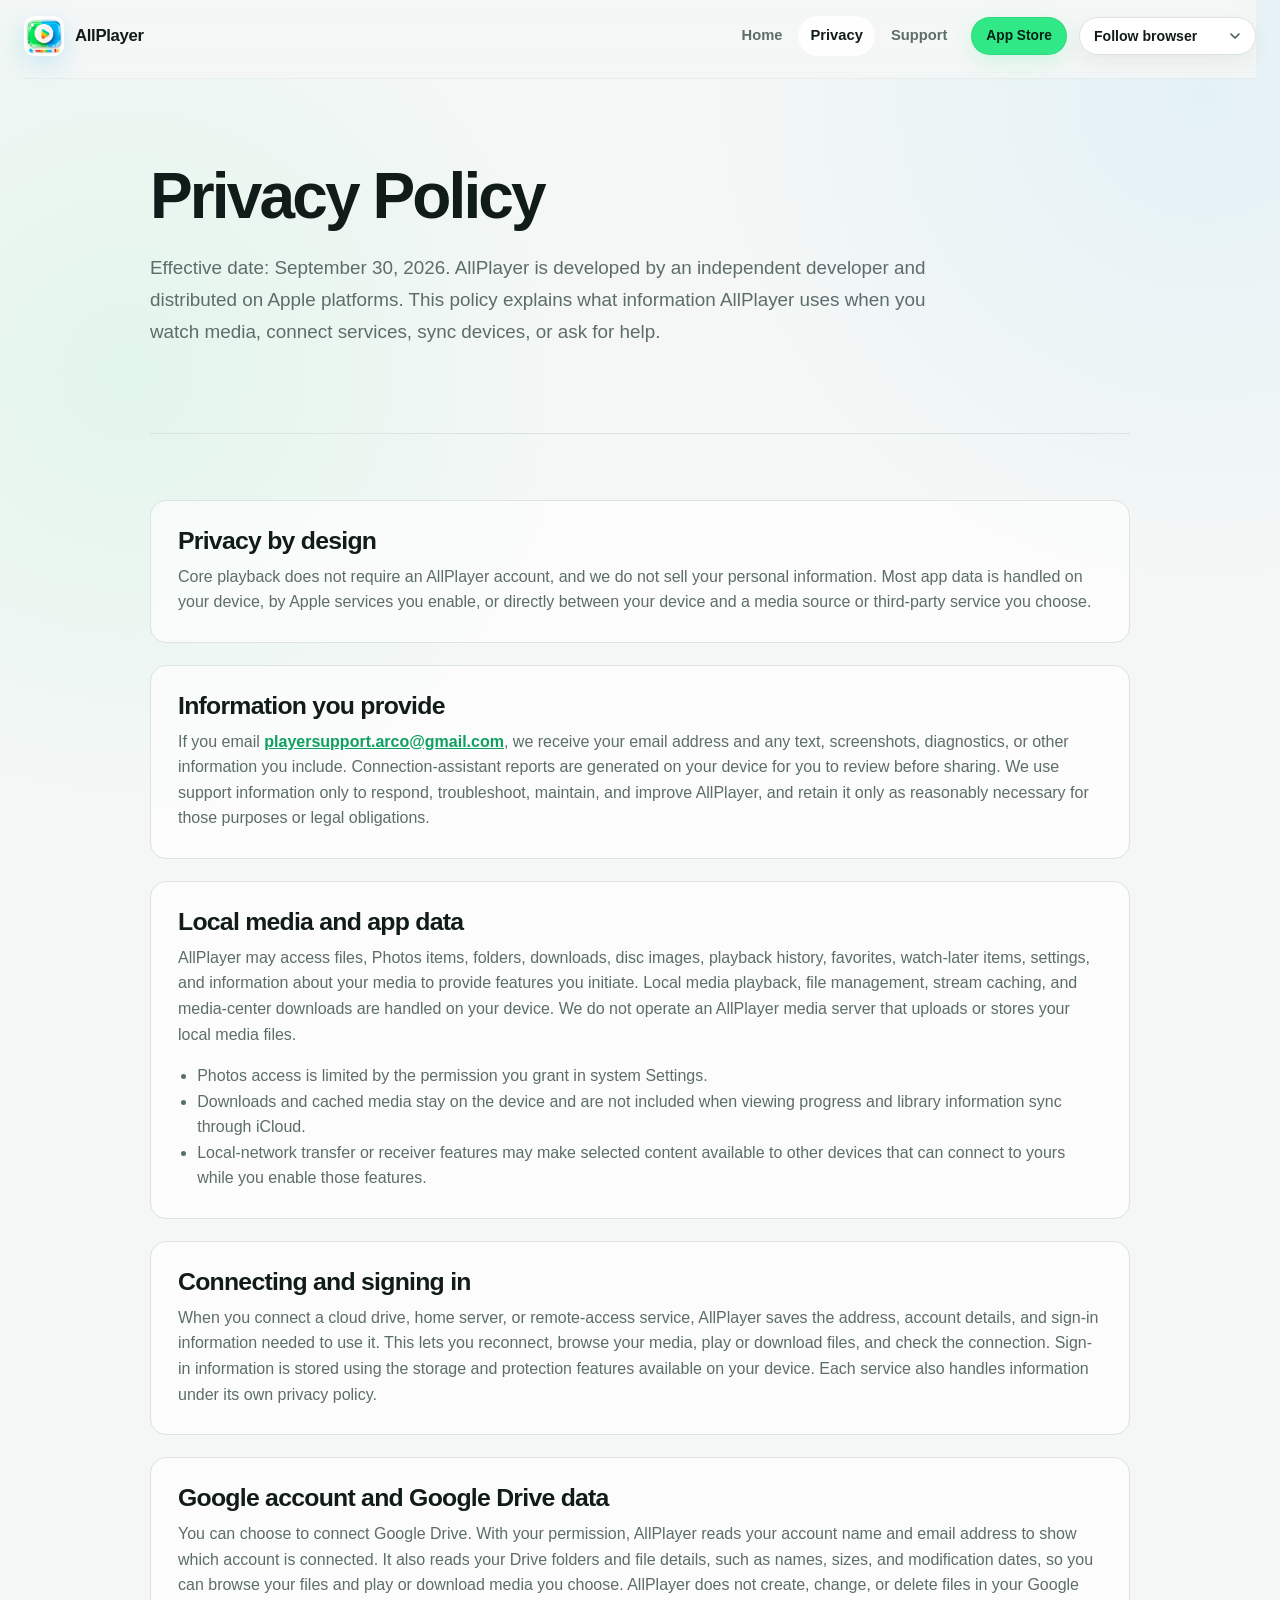
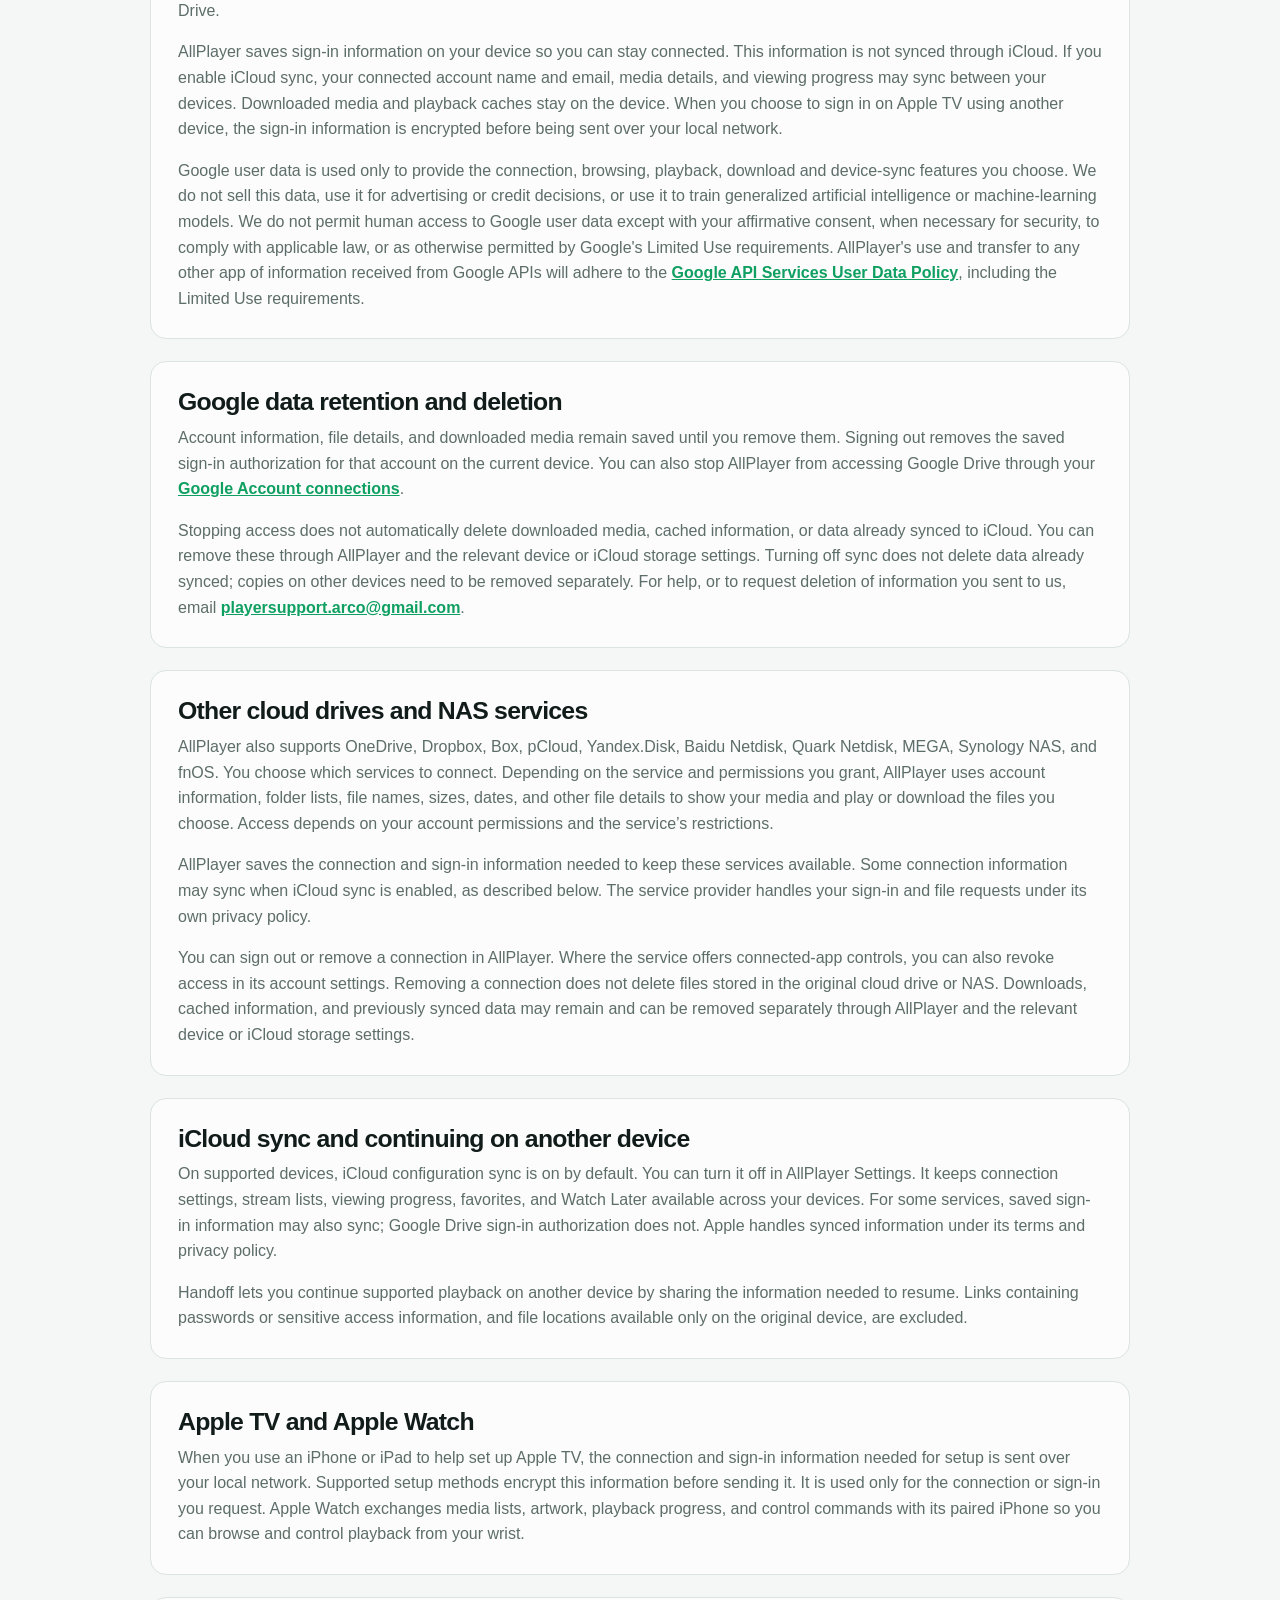
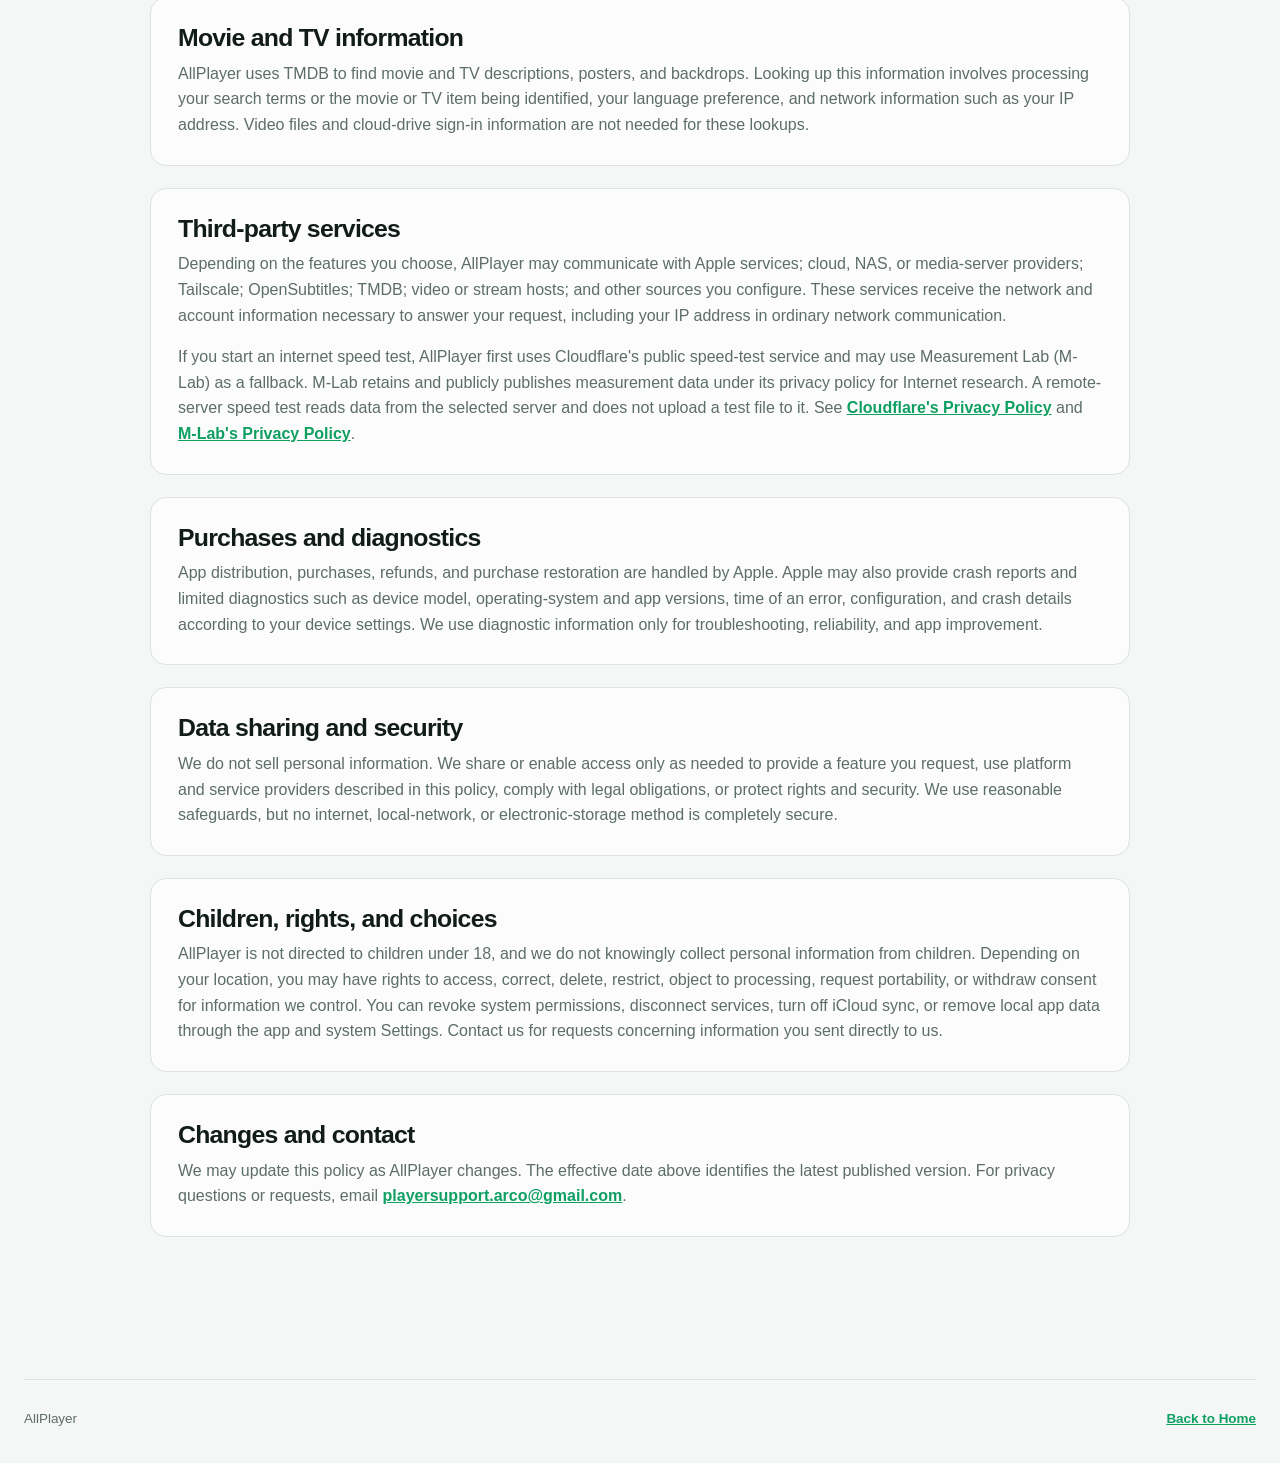
==== commit 1c1607a1: "Localize website in 14 languages with browser-aware language selector" ====
--- a/privacy.html
+++ b/privacy.html
@@ -3,111 +3,75 @@
 <head>
     <meta charset="utf-8">
     <meta name="viewport" content="width=device-width, initial-scale=1">
-    <meta name="description" content="AllPlayer Privacy Policy for local media, connected services, iCloud sync, Apple TV setup, network diagnostics, and support.">
+    <meta name="description" content="Learn how AllPlayer uses information when you play media, connect services, sync devices, and contact support." data-copy-content="privacy_description">
     <meta name="apple-itunes-app" content="app-id=6761591864">
-    <title>Privacy Policy — AllPlayer</title>
+    <title data-copy="privacy_title">Privacy Policy — AllPlayer</title>
     <link rel="icon" href="app-icon.png">
     <link rel="stylesheet" href="styles.css">
 </head>
-<body>
+<body data-page="privacy">
     <header class="site-header">
-        <a class="brand" href="index.html" aria-label="AllPlayer Home">
-            <img src="app-icon.png" alt="AllPlayer app icon">
+        <a class="brand" href="index.html" aria-label="AllPlayer Home" data-copy-aria="brand_home">
+            <img src="app-icon.png" alt="AllPlayer app icon" data-copy-alt="app_icon">
             <span>AllPlayer</span>
         </a>
         <div class="header-actions">
-            <nav aria-label="Main navigation">
+            <nav aria-label="Main navigation" data-copy-aria="main_navigation">
                 <a href="index.html" data-i18n="nav_home">Home</a>
                 <a href="privacy.html" aria-current="page" data-i18n="nav_privacy">Privacy</a>
                 <a href="support.html" data-i18n="nav_support">Support</a>
             </nav>
             <a class="header-store-link" href="https://apps.apple.com/app/allplayer-pro/id6761591864" data-i18n="nav_download">App Store</a>
-            <button class="lang-toggle" type="button" data-lang-toggle aria-label="Switch language">中文</button>
+            <select class="language-select" data-language-select aria-label="Language" data-copy-aria="language_label" hidden></select><span class="language-error" data-language-error role="status" hidden></span>
         </div>
     </header>
 
     <main class="page">
-        <div data-lang-block="en">
+        <div data-language-content>
             <section class="page-hero">
-                <h1>Privacy Policy</h1>
-                <p class="lead">Effective date: September 30, 2026. AllPlayer is developed by an independent developer and distributed on Apple platforms. This policy explains what information AllPlayer uses when you watch media, connect services, sync devices, or ask for help.</p>
+                <h1 data-copy="privacy_000">Privacy Policy</h1>
+                <p class="lead" data-copy="privacy_001">Effective date: September 30, 2026. AllPlayer is developed by an independent developer and distributed on Apple platforms. This policy explains what information AllPlayer uses when you watch media, connect services, sync devices, or ask for help.</p>
             </section>
 
             <section class="content">
-                <article><h2>Privacy by design</h2><p>Core playback does not require an AllPlayer account, and we do not sell your personal information. Most app data is handled on your device, by Apple services you enable, or directly between your device and a media source or third-party service you choose.</p></article>
+                <article><h2 data-copy="privacy_002">Privacy by design</h2><p data-copy="privacy_003">Core playback does not require an AllPlayer account, and we do not sell your personal information. Most app data is handled on your device, by Apple services you enable, or directly between your device and a media source or third-party service you choose.</p></article>
 
-                <article><h2>Information you provide</h2><p>If you email <a href="mailto:playersupport.arco@gmail.com">playersupport.arco@gmail.com</a>, we receive your email address and any text, screenshots, diagnostics, or other information you include. Connection-assistant reports are generated on your device for you to review before sharing. We use support information only to respond, troubleshoot, maintain, and improve AllPlayer, and retain it only as reasonably necessary for those purposes or legal obligations.</p></article>
+                <article><h2 data-copy="privacy_004">Information you provide</h2><p><span data-copy="privacy_005">If you email </span><a href="mailto:playersupport.arco@gmail.com" data-copy="privacy_006">playersupport.arco@gmail.com</a><span data-copy="privacy_007">, we receive your email address and any text, screenshots, diagnostics, or other information you include. Connection-assistant reports are generated on your device for you to review before sharing. We use support information only to respond, troubleshoot, maintain, and improve AllPlayer, and retain it only as reasonably necessary for those purposes or legal obligations.</span></p></article>
 
-                <article><h2>Local media and app data</h2><p>AllPlayer may access files, Photos items, folders, downloads, disc images, playback history, favorites, watch-later items, settings, and information about your media to provide features you initiate. Local media playback, file management, stream caching, and media-center downloads are handled on your device. We do not operate an AllPlayer media server that uploads or stores your local media files.</p><ul><li>Photos access is limited by the permission you grant in system Settings.</li><li>Downloads and cached media stay on the device and are not included when viewing progress and library information sync through iCloud.</li><li>Local-network transfer or receiver features may make selected content available to other devices that can connect to yours while you enable those features.</li></ul></article>
+                <article><h2 data-copy="privacy_008">Local media and app data</h2><p data-copy="privacy_009">AllPlayer may access files, Photos items, folders, downloads, disc images, playback history, favorites, watch-later items, settings, and information about your media to provide features you initiate. Local media playback, file management, stream caching, and media-center downloads are handled on your device. We do not operate an AllPlayer media server that uploads or stores your local media files.</p><ul><li data-copy="privacy_010">Photos access is limited by the permission you grant in system Settings.</li><li data-copy="privacy_011">Downloads and cached media stay on the device and are not included when viewing progress and library information sync through iCloud.</li><li data-copy="privacy_012">Local-network transfer or receiver features may make selected content available to other devices that can connect to yours while you enable those features.</li></ul></article>
 
-                <article><h2>Connecting and signing in</h2><p>When you connect a cloud drive, home server, or remote-access service, AllPlayer saves the address, account details, and sign-in information needed to use it. This lets you reconnect, browse your media, play or download files, and check the connection. Sign-in information is stored using the storage and protection features available on your device. Each service also handles information under its own privacy policy.</p></article>
+                <article><h2 data-copy="privacy_013">Connecting and signing in</h2><p data-copy="privacy_014">When you connect a cloud drive, home server, or remote-access service, AllPlayer saves the address, account details, and sign-in information needed to use it. This lets you reconnect, browse your media, play or download files, and check the connection. Sign-in information is stored using the storage and protection features available on your device. Each service also handles information under its own privacy policy.</p></article>
 
-                <article><h2>Google account and Google Drive data</h2><p>You can choose to connect Google Drive. With your permission, AllPlayer reads your account name and email address to show which account is connected. It also reads your Drive folders and file details, such as names, sizes, and modification dates, so you can browse your files and play or download media you choose. AllPlayer does not create, change, or delete files in your Google Drive.</p><p>AllPlayer saves sign-in information on your device so you can stay connected. This information is not synced through iCloud. If you enable iCloud sync, your connected account name and email, media details, and viewing progress may sync between your devices. Downloaded media and playback caches stay on the device. When you choose to sign in on Apple TV using another device, the sign-in information is encrypted before being sent over your local network.</p><p>Google user data is used only to provide the connection, browsing, playback, download and device-sync features you choose. We do not sell this data, use it for advertising or credit decisions, or use it to train generalized artificial intelligence or machine-learning models. We do not permit human access to Google user data except with your affirmative consent, when necessary for security, to comply with applicable law, or as otherwise permitted by Google's Limited Use requirements. AllPlayer's use and transfer to any other app of information received from Google APIs will adhere to the <a href="https://developers.google.com/terms/api-services-user-data-policy">Google API Services User Data Policy</a>, including the Limited Use requirements.</p></article>
+                <article><h2 data-copy="privacy_015">Google account and Google Drive data</h2><p data-copy="privacy_016">You can choose to connect Google Drive. With your permission, AllPlayer reads your account name and email address to show which account is connected. It also reads your Drive folders and file details, such as names, sizes, and modification dates, so you can browse your files and play or download media you choose. AllPlayer does not create, change, or delete files in your Google Drive.</p><p data-copy="privacy_017">AllPlayer saves sign-in information on your device so you can stay connected. This information is not synced through iCloud. If you enable iCloud sync, your connected account name and email, media details, and viewing progress may sync between your devices. Downloaded media and playback caches stay on the device. When you choose to sign in on Apple TV using another device, the sign-in information is encrypted before being sent over your local network.</p><p><span data-copy="privacy_018">Google user data is used only to provide the connection, browsing, playback, download and device-sync features you choose. We do not sell this data, use it for advertising or credit decisions, or use it to train generalized artificial intelligence or machine-learning models. We do not permit human access to Google user data except with your affirmative consent, when necessary for security, to comply with applicable law, or as otherwise permitted by Google's Limited Use requirements. AllPlayer's use and transfer to any other app of information received from Google APIs will adhere to the </span><a href="https://developers.google.com/terms/api-services-user-data-policy" data-copy="privacy_019">Google API Services User Data Policy</a><span data-copy="privacy_020">, including the Limited Use requirements.</span></p></article>
 
-                <article><h2>Google data retention and deletion</h2><p>Account information, file details, and downloaded media remain saved until you remove them. Signing out removes the saved sign-in authorization for that account on the current device. You can also stop AllPlayer from accessing Google Drive through your <a href="https://myaccount.google.com/connections">Google Account connections</a>.</p><p>Stopping access does not automatically delete downloaded media, cached information, or data already synced to iCloud. You can remove these through AllPlayer and the relevant device or iCloud storage settings. Turning off sync does not delete data already synced; copies on other devices need to be removed separately. For help, or to request deletion of information you sent to us, email <a href="mailto:playersupport.arco@gmail.com">playersupport.arco@gmail.com</a>.</p></article>
+                <article><h2 data-copy="privacy_021">Google data retention and deletion</h2><p><span data-copy="privacy_022">Account information, file details, and downloaded media remain saved until you remove them. Signing out removes the saved sign-in authorization for that account on the current device. You can also stop AllPlayer from accessing Google Drive through your </span><a href="https://myaccount.google.com/connections" data-copy="privacy_023">Google Account connections</a><span data-copy="privacy_024">.</span></p><p><span data-copy="privacy_025">Stopping access does not automatically delete downloaded media, cached information, or data already synced to iCloud. You can remove these through AllPlayer and the relevant device or iCloud storage settings. Turning off sync does not delete data already synced; copies on other devices need to be removed separately. For help, or to request deletion of information you sent to us, email </span><a href="mailto:playersupport.arco@gmail.com" data-copy="privacy_026">playersupport.arco@gmail.com</a><span data-copy="privacy_027">.</span></p></article>
 
-                <article><h2>Other cloud drives and NAS services</h2><p>AllPlayer also supports OneDrive, Dropbox, Box, pCloud, Yandex.Disk, Baidu Netdisk, Quark Netdisk, MEGA, Synology NAS, and fnOS. You choose which services to connect. Depending on the service and permissions you grant, AllPlayer uses account information, folder lists, file names, sizes, dates, and other file details to show your media and play or download the files you choose. Access depends on your account permissions and the service’s restrictions.</p><p>AllPlayer saves the connection and sign-in information needed to keep these services available. Some connection information may sync when iCloud sync is enabled, as described below. The service provider handles your sign-in and file requests under its own privacy policy.</p><p>You can sign out or remove a connection in AllPlayer. Where the service offers connected-app controls, you can also revoke access in its account settings. Removing a connection does not delete files stored in the original cloud drive or NAS. Downloads, cached information, and previously synced data may remain and can be removed separately through AllPlayer and the relevant device or iCloud storage settings.</p></article>
+                <article><h2 data-copy="privacy_028">Other cloud drives and NAS services</h2><p data-copy="privacy_029">AllPlayer also supports OneDrive, Dropbox, Box, pCloud, Yandex.Disk, Baidu Netdisk, Quark Netdisk, MEGA, Synology NAS, and fnOS. You choose which services to connect. Depending on the service and permissions you grant, AllPlayer uses account information, folder lists, file names, sizes, dates, and other file details to show your media and play or download the files you choose. Access depends on your account permissions and the service’s restrictions.</p><p data-copy="privacy_030">AllPlayer saves the connection and sign-in information needed to keep these services available. Some connection information may sync when iCloud sync is enabled, as described below. The service provider handles your sign-in and file requests under its own privacy policy.</p><p data-copy="privacy_031">You can sign out or remove a connection in AllPlayer. Where the service offers connected-app controls, you can also revoke access in its account settings. Removing a connection does not delete files stored in the original cloud drive or NAS. Downloads, cached information, and previously synced data may remain and can be removed separately through AllPlayer and the relevant device or iCloud storage settings.</p></article>
 
-                <article><h2>iCloud sync and continuing on another device</h2><p>On supported devices, iCloud configuration sync is on by default. You can turn it off in AllPlayer Settings. It keeps connection settings, stream lists, viewing progress, favorites, and Watch Later available across your devices. For some services, saved sign-in information may also sync; Google Drive sign-in authorization does not. Apple handles synced information under its terms and privacy policy.</p><p>Handoff lets you continue supported playback on another device by sharing the information needed to resume. Links containing passwords or sensitive access information, and file locations available only on the original device, are excluded.</p></article>
+                <article><h2 data-copy="privacy_032">iCloud sync and continuing on another device</h2><p data-copy="privacy_033">On supported devices, iCloud configuration sync is on by default. You can turn it off in AllPlayer Settings. It keeps connection settings, stream lists, viewing progress, favorites, and Watch Later available across your devices. For some services, saved sign-in information may also sync; Google Drive sign-in authorization does not. Apple handles synced information under its terms and privacy policy.</p><p data-copy="privacy_034">Handoff lets you continue supported playback on another device by sharing the information needed to resume. Links containing passwords or sensitive access information, and file locations available only on the original device, are excluded.</p></article>
 
-                <article><h2>Apple TV and Apple Watch</h2><p>When you use an iPhone or iPad to help set up Apple TV, the connection and sign-in information needed for setup is sent over your local network. Supported setup methods encrypt this information before sending it. It is used only for the connection or sign-in you request. Apple Watch exchanges media lists, artwork, playback progress, and control commands with its paired iPhone so you can browse and control playback from your wrist.</p></article>
+                <article><h2 data-copy="privacy_035">Apple TV and Apple Watch</h2><p data-copy="privacy_036">When you use an iPhone or iPad to help set up Apple TV, the connection and sign-in information needed for setup is sent over your local network. Supported setup methods encrypt this information before sending it. It is used only for the connection or sign-in you request. Apple Watch exchanges media lists, artwork, playback progress, and control commands with its paired iPhone so you can browse and control playback from your wrist.</p></article>
 
-                <article><h2>Movie and TV information</h2><p>AllPlayer uses TMDB to find movie and TV descriptions, posters, and backdrops. Looking up this information involves processing your search terms or the movie or TV item being identified, your language preference, and network information such as your IP address. Video files and cloud-drive sign-in information are not needed for these lookups.</p></article>
-                <article><h2>Third-party services</h2><p>Depending on the features you choose, AllPlayer may communicate with Apple services; cloud, NAS, or media-server providers; Tailscale; OpenSubtitles; TMDB; video or stream hosts; and other sources you configure. These services receive the network and account information necessary to answer your request, including your IP address in ordinary network communication.</p><p>If you start an internet speed test, AllPlayer first uses Cloudflare's public speed-test service and may use Measurement Lab (M-Lab) as a fallback. M-Lab retains and publicly publishes measurement data under its privacy policy for Internet research. A remote-server speed test reads data from the selected server and does not upload a test file to it. See <a href="https://www.cloudflare.com/privacypolicy/">Cloudflare's Privacy Policy</a> and <a href="https://www.measurementlab.net/privacy/">M-Lab's Privacy Policy</a>.</p></article>
+                <article><h2 data-copy="privacy_037">Movie and TV information</h2><p data-copy="privacy_038">AllPlayer uses TMDB to find movie and TV descriptions, posters, and backdrops. Looking up this information involves processing your search terms or the movie or TV item being identified, your language preference, and network information such as your IP address. Video files and cloud-drive sign-in information are not needed for these lookups.</p></article>
+                <article><h2 data-copy="privacy_039">Third-party services</h2><p data-copy="privacy_040">Depending on the features you choose, AllPlayer may communicate with Apple services; cloud, NAS, or media-server providers; Tailscale; OpenSubtitles; TMDB; video or stream hosts; and other sources you configure. These services receive the network and account information necessary to answer your request, including your IP address in ordinary network communication.</p><p><span data-copy="privacy_041">If you start an internet speed test, AllPlayer first uses Cloudflare's public speed-test service and may use Measurement Lab (M-Lab) as a fallback. M-Lab retains and publicly publishes measurement data under its privacy policy for Internet research. A remote-server speed test reads data from the selected server and does not upload a test file to it. See </span><a href="https://www.cloudflare.com/privacypolicy/" data-copy="privacy_042">Cloudflare's Privacy Policy</a><span data-copy="privacy_043"> and </span><a href="https://www.measurementlab.net/privacy/" data-copy="privacy_044">M-Lab's Privacy Policy</a><span data-copy="privacy_045">.</span></p></article>
 
-                <article><h2>Purchases and diagnostics</h2><p>App distribution, purchases, refunds, and purchase restoration are handled by Apple. Apple may also provide crash reports and limited diagnostics such as device model, operating-system and app versions, time of an error, configuration, and crash details according to your device settings. We use diagnostic information only for troubleshooting, reliability, and app improvement.</p></article>
+                <article><h2 data-copy="privacy_046">Purchases and diagnostics</h2><p data-copy="privacy_047">App distribution, purchases, refunds, and purchase restoration are handled by Apple. Apple may also provide crash reports and limited diagnostics such as device model, operating-system and app versions, time of an error, configuration, and crash details according to your device settings. We use diagnostic information only for troubleshooting, reliability, and app improvement.</p></article>
 
-                <article><h2>Data sharing and security</h2><p>We do not sell personal information. We share or enable access only as needed to provide a feature you request, use platform and service providers described in this policy, comply with legal obligations, or protect rights and security. We use reasonable safeguards, but no internet, local-network, or electronic-storage method is completely secure.</p></article>
+                <article><h2 data-copy="privacy_048">Data sharing and security</h2><p data-copy="privacy_049">We do not sell personal information. We share or enable access only as needed to provide a feature you request, use platform and service providers described in this policy, comply with legal obligations, or protect rights and security. We use reasonable safeguards, but no internet, local-network, or electronic-storage method is completely secure.</p></article>
 
-                <article><h2>Children, rights, and choices</h2><p>AllPlayer is not directed to children under 18, and we do not knowingly collect personal information from children. Depending on your location, you may have rights to access, correct, delete, restrict, object to processing, request portability, or withdraw consent for information we control. You can revoke system permissions, disconnect services, turn off iCloud sync, or remove local app data through the app and system Settings. Contact us for requests concerning information you sent directly to us.</p></article>
+                <article><h2 data-copy="privacy_050">Children, rights, and choices</h2><p data-copy="privacy_051">AllPlayer is not directed to children under 18, and we do not knowingly collect personal information from children. Depending on your location, you may have rights to access, correct, delete, restrict, object to processing, request portability, or withdraw consent for information we control. You can revoke system permissions, disconnect services, turn off iCloud sync, or remove local app data through the app and system Settings. Contact us for requests concerning information you sent directly to us.</p></article>
 
-                <article><h2>Changes and contact</h2><p>We may update this policy as AllPlayer changes. The effective date above identifies the latest published version. For privacy questions or requests, email <a href="mailto:playersupport.arco@gmail.com">playersupport.arco@gmail.com</a>.</p></article>
+                <article><h2 data-copy="privacy_052">Changes and contact</h2><p><span data-copy="privacy_053">We may update this policy as AllPlayer changes. The effective date above identifies the latest published version. For privacy questions or requests, email </span><a href="mailto:playersupport.arco@gmail.com" data-copy="privacy_054">playersupport.arco@gmail.com</a><span data-copy="privacy_055">.</span></p></article>
             </section>
         </div>
 
-        <div data-lang-block="zh" hidden>
-            <section class="page-hero">
-                <h1>隐私政策</h1>
-                <p class="lead">生效日期：2026 年 9 月 30 日。AllPlayer 由独立开发者开发并在 Apple 平台分发。本政策说明你观看媒体、连接服务、同步设备或寻求帮助时，AllPlayer 会如何使用相关信息。</p>
-            </section>
 
-            <section class="content">
-                <article><h2>隐私优先</h2><p>核心播放功能不要求创建 AllPlayer 账户，我们不会出售你的个人信息。大多数应用数据只会在你的设备上、你启用的 Apple 服务中，或你的设备与主动选择的媒体来源、第三方服务之间处理。</p></article>
-
-                <article><h2>你主动提供的信息</h2><p>如果你向 <a href="mailto:playersupport.arco@gmail.com">playersupport.arco@gmail.com</a> 发送邮件，我们会收到你的邮箱地址，以及你主动附上的文字、截图、诊断信息或其他内容。连接助手报告会先在设备本地生成，并由你检查后决定是否分享。支持信息仅用于回复、排查、维护与改进 AllPlayer，并只在上述目的或法律义务合理需要的期限内保留。</p></article>
-
-                <article><h2>本地媒体与应用数据</h2><p>AllPlayer 可能访问文件、照片项目、文件夹、下载内容、光盘镜像、播放历史、收藏、稍后观看、设置与本地媒体信息，以提供你主动使用的功能。本地播放、文件管理、视频流缓存和媒体中心下载均在设备上处理。我们不运营用于上传或存储你本地媒体文件的 AllPlayer 媒体服务器。</p><ul><li>照片访问范围由你在系统设置中授予的权限决定。</li><li>下载和缓存媒体只保留在当前设备，不会随观看进度和媒体库信息同步到 iCloud。</li><li>启用局域网传输或接收功能时，你选择的内容可能在功能开启期间提供给能够连接到你的设备的其他设备。</li></ul></article>
-
-                <article><h2>连接与登录</h2><p>连接云盘、家庭服务器或远程访问服务时，AllPlayer 会保存使用该服务所需的地址、账户及登录授权信息，方便你再次连接、浏览媒体、播放或下载文件，以及检查连接情况。登录信息会使用设备提供的存储与保护功能保存。相应服务也会按照自己的隐私政策处理信息。</p></article>
-
-                <article><h2>Google 账户与 Google 云端硬盘数据</h2><p>你可以自行选择是否连接 Google 云端硬盘。获得你的授权后，AllPlayer 会读取账户名称和邮箱地址，用于显示当前连接的账户；也会读取云端硬盘中的文件夹及文件名称、大小、修改时间等信息，方便你浏览文件，并播放或下载你选择的媒体。AllPlayer 不会创建、修改或删除 Google 云端硬盘中的文件。</p><p>为方便你持续使用，AllPlayer 会在设备上保存登录授权信息，这些信息不会通过 iCloud 同步。如果你开启 iCloud 同步，已连接账户的名称和邮箱、媒体信息及观看进度可能会在你的设备间同步；下载的媒体和播放缓存仍保留在当前设备。当你选择使用其他设备协助 Apple TV 登录时，登录授权信息会先加密，再通过局域网发送。</p><p>Google 用户数据仅用于提供你选择的连接、浏览、播放、下载与设备同步功能。我们不会出售这些数据，不会将其用于广告或信用决策，也不会将其用于训练通用人工智能或机器学习模型。除非获得你的明确同意、出于必要的安全目的、遵守适用法律，或 Google 的“有限使用”要求另有允许，我们不会允许人员访问 Google 用户数据。AllPlayer 对从 Google API 接收的信息的使用，以及将其传输至其他应用的行为，均遵守 <a href="https://developers.google.com/terms/api-services-user-data-policy">Google API 服务用户数据政策</a>，包括其中的“有限使用”（Limited Use）要求。</p></article>
-
-                <article><h2>Google 数据保留与删除</h2><p>账户信息、文件信息和已下载的媒体会保留，直至你将其移除。退出登录会清除当前设备上该账户的登录授权信息。你也可以前往 <a href="https://myaccount.google.com/connections">Google 账户的第三方连接</a>，取消 AllPlayer 对云端硬盘的访问权限。</p><p>取消授权不会自动删除已下载的媒体、缓存信息或已经同步到 iCloud 的数据。你可以通过 AllPlayer，以及相应设备或 iCloud 的存储设置移除这些内容。关闭同步不会删除此前已同步的数据，其他设备上的副本也需要分别移除。如需帮助，或希望删除你曾发给我们的信息，请联系 <a href="mailto:playersupport.arco@gmail.com">playersupport.arco@gmail.com</a>。</p></article>
-
-                <article><h2>其他云盘与 NAS 服务</h2><p>AllPlayer 还支持 OneDrive、Dropbox、Box、pCloud、Yandex.Disk、百度网盘、夸克网盘、MEGA、群晖 NAS 和飞牛 fnOS。你可以自行选择连接哪些服务。根据服务类型和你授予的权限，AllPlayer 会使用账户信息、文件夹列表、文件名称、大小、日期等信息来展示媒体，并播放或下载你选择的文件。可访问的内容取决于你的账户权限和服务商的限制。</p><p>AllPlayer 会保存持续使用这些服务所需的连接与登录信息。开启 iCloud 同步后，部分连接信息可能在你的设备间同步，具体见下方说明。服务商会按照自己的隐私政策处理登录和文件访问请求。</p><p>你可以在 AllPlayer 中退出登录或移除连接；如果服务商提供应用授权管理，也可以在其账户设置中取消授权。移除连接不会删除原云盘或 NAS 中的文件。已经下载的媒体、缓存信息和此前同步的数据可能仍会保留，你可以通过 AllPlayer，以及相应设备或 iCloud 的存储设置分别移除。</p></article>
-
-                <article><h2>iCloud 同步与跨设备接续</h2><p>在支持的设备上，iCloud 配置同步默认开启，你可以在 AllPlayer 设置中关闭。它会在你的设备间同步连接设置、视频流列表、观看进度、收藏和稍后观看等信息。部分服务保存的登录信息也可能一起同步，但 Google 云端硬盘的登录授权信息不会同步。Apple 会按照其条款与隐私政策处理同步数据。</p><p>Handoff（接力）会传递继续播放所需的信息，让你在另一台设备上接着观看受支持的内容。包含密码或敏感访问授权的链接，以及仅能在原设备使用的文件位置，不会通过接力传递。</p></article>
-
-                <article><h2>Apple TV 与 Apple Watch</h2><p>使用 iPhone 或 iPad 协助设置 Apple TV 时，完成设置所需的连接与登录信息会通过局域网发送；支持加密的设置方式会先加密再发送。这些信息仅用于你请求的连接或登录。Apple Watch 会与配对的 iPhone 交换媒体列表、封面、播放进度和控制指令，方便你在手腕上浏览和控制播放。</p></article>
-
-                <article><h2>影视信息</h2><p>AllPlayer 使用 TMDB 查找电影和剧集介绍、海报及背景图片。查询时会处理你的搜索词或需要识别的影视条目信息、语言偏好，以及 IP 地址等网络信息。这类查询不需要传输视频文件或云盘登录授权信息。</p></article>
-                <article><h2>第三方服务</h2><p>根据你选择的功能，AllPlayer 可能与 Apple 服务、云盘/NAS/媒体服务器服务商、Tailscale、OpenSubtitles、TMDB、视频或流媒体站点，以及你配置的其他来源通信。这些服务会接收完成请求所必需的网络和账户信息，包括正常网络通信中的 IP 地址。</p><p>当你主动开始互联网测速时，AllPlayer 会优先使用 Cloudflare 公共测速服务，必要时使用 Measurement Lab（M-Lab）作为备用。M-Lab 会根据其隐私政策保留并公开测速数据，用于互联网研究。远端服务器测速只会从所选服务器读取数据，不会向其上传测试文件。详情可查看 <a href="https://www.cloudflare.com/privacypolicy/">Cloudflare 隐私政策</a>和 <a href="https://www.measurementlab.net/privacy/">M-Lab 隐私政策</a>。</p></article>
-
-                <article><h2>购买与诊断</h2><p>应用分发、购买、退款和恢复购买由 Apple 处理。根据你的设备设置，Apple 也可能提供崩溃报告和有限诊断信息，例如设备型号、系统与应用版本、错误时间、配置和崩溃详情。我们仅将诊断信息用于排查问题、提升可靠性和改进应用。</p></article>
-
-                <article><h2>数据分享与安全</h2><p>我们不会出售个人信息。只有在提供你请求的功能、使用本政策所述平台与服务商、遵守法律义务或保护权利与安全所必需时，才会分享信息或允许访问。我们会采用合理保护措施，但互联网、局域网传输和电子存储均无法保证绝对安全。</p></article>
-
-                <article><h2>儿童、权利与选择</h2><p>AllPlayer 不面向 18 岁以下儿童，我们不会故意收集儿童个人信息。根据你所在地区的法律，你可能有权访问、更正、删除、限制或反对处理、请求数据可携带或撤回同意。你可以撤销系统权限、断开第三方服务、关闭 iCloud 同步，或通过应用和系统设置移除本地数据；对于你直接发送给我们的信息，可通过邮件提出相关请求。</p></article>
-
-                <article><h2>政策更新与联系我们</h2><p>我们可能随 AllPlayer 功能变化更新本政策，页面顶部的生效日期代表最新发布版本。如有隐私问题或请求，请联系 <a href="mailto:playersupport.arco@gmail.com">playersupport.arco@gmail.com</a>。</p></article>
-            </section>
-        </div>
     </main>
 
     <footer class="site-footer">
-        <p data-i18n="footer_platform">AllPlayer · Independent Developer · Built for Apple platforms</p>
+        <p>AllPlayer</p>
         <p><a href="index.html" data-i18n="footer_home">Back to Home</a></p>
     </footer>
-    <script src="script.js"></script>
+    <script src="script.js" type="module"></script>
 </body>
 </html>
--- a/styles.css
+++ b/styles.css
@@ -164,14 +164,21 @@
     transform: translateY(-1px);
 }
 
-.lang-toggle {
+.language-select {
     min-height: 38px;
-    padding: 7px 13px;
+    max-width: min(190px, 48vw);
+    appearance: none;
+    -webkit-appearance: none;
+    padding: 7px 38px 7px 14px;
     color: var(--ink);
     font: inherit;
     font-size: 0.88rem;
     font-weight: 750;
-    background: var(--surface);
+    background-color: var(--surface);
+    background-image: url("data:image/svg+xml,%3Csvg xmlns='http://www.w3.org/2000/svg' width='12' height='8' viewBox='0 0 12 8'%3E%3Cpath d='m2 2 4 4 4-4' fill='none' stroke='%23475751' stroke-width='1.6' stroke-linecap='round' stroke-linejoin='round'/%3E%3C/svg%3E");
+    background-repeat: no-repeat;
+    background-position: right 14px center;
+    background-size: 12px 8px;
     border: 1px solid var(--line);
     border-radius: 999px;
     box-shadow: 0 8px 22px rgba(18, 32, 29, 0.06);
@@ -179,8 +186,8 @@
     transition: transform 160ms ease, border-color 160ms ease;
 }
 
-.lang-toggle:hover,
-.lang-toggle:focus-visible {
+.language-select:hover,
+.language-select:focus-visible {
     border-color: rgba(14, 159, 97, 0.55);
     transform: translateY(-1px);
 }
@@ -255,6 +262,7 @@
 h2,
 h3 {
     letter-spacing: -0.045em;
+    text-wrap: balance;
 }
 
 h1 {
@@ -348,7 +356,7 @@
     line-height: 1.5;
 }
 
-.hero-note span {
+.hero-note > span:first-child {
     flex: 0 0 auto;
     width: 7px;
     height: 7px;
@@ -589,7 +597,7 @@
     margin-top: 42px;
 }
 
-.mode-list span {
+.mode-list > span {
     display: flex;
     flex-direction: column;
     gap: 10px;
@@ -1045,7 +1053,7 @@
     text-decoration: none;
 }
 
-.text-link span {
+.text-link > span:last-child {
     color: var(--green-deep);
 }
 
@@ -1467,7 +1475,7 @@
         font-size: 0.82rem;
     }
 
-    .lang-toggle {
+    .language-select {
         position: absolute;
         top: 15px;
         right: 0;
@@ -1647,3 +1655,21 @@
         transition-duration: 0.01ms !important;
     }
 }
+
+.language-error {
+    flex-basis: 100%;
+    color: #a12a25;
+    font-size: 0.85rem;
+}
+
+[data-copy] { overflow-wrap: break-word; }
+
+/* Long translated text and email addresses must not widen grid cards. */
+.content > article,
+.info-grid > div {
+    min-width: 0;
+    overflow-wrap: anywhere;
+}
+.content [data-copy] {
+    overflow-wrap: anywhere;
+}
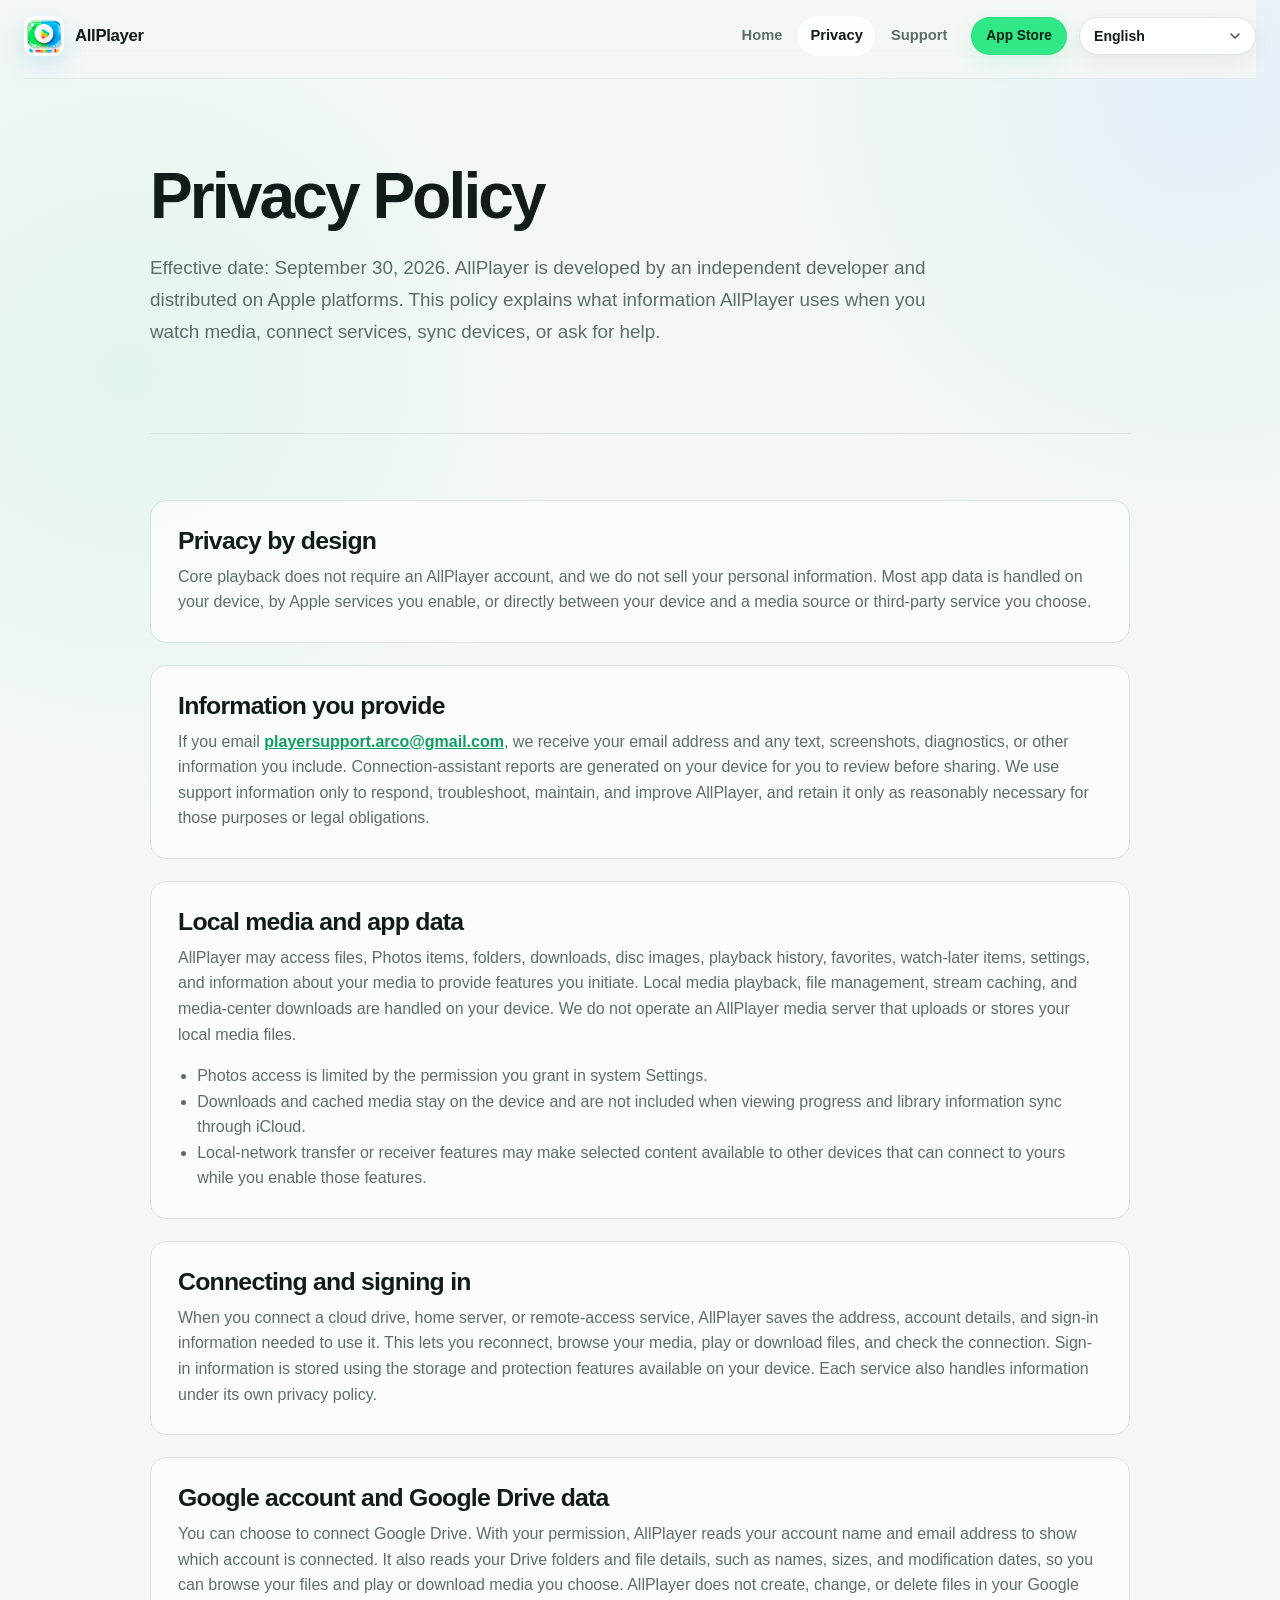
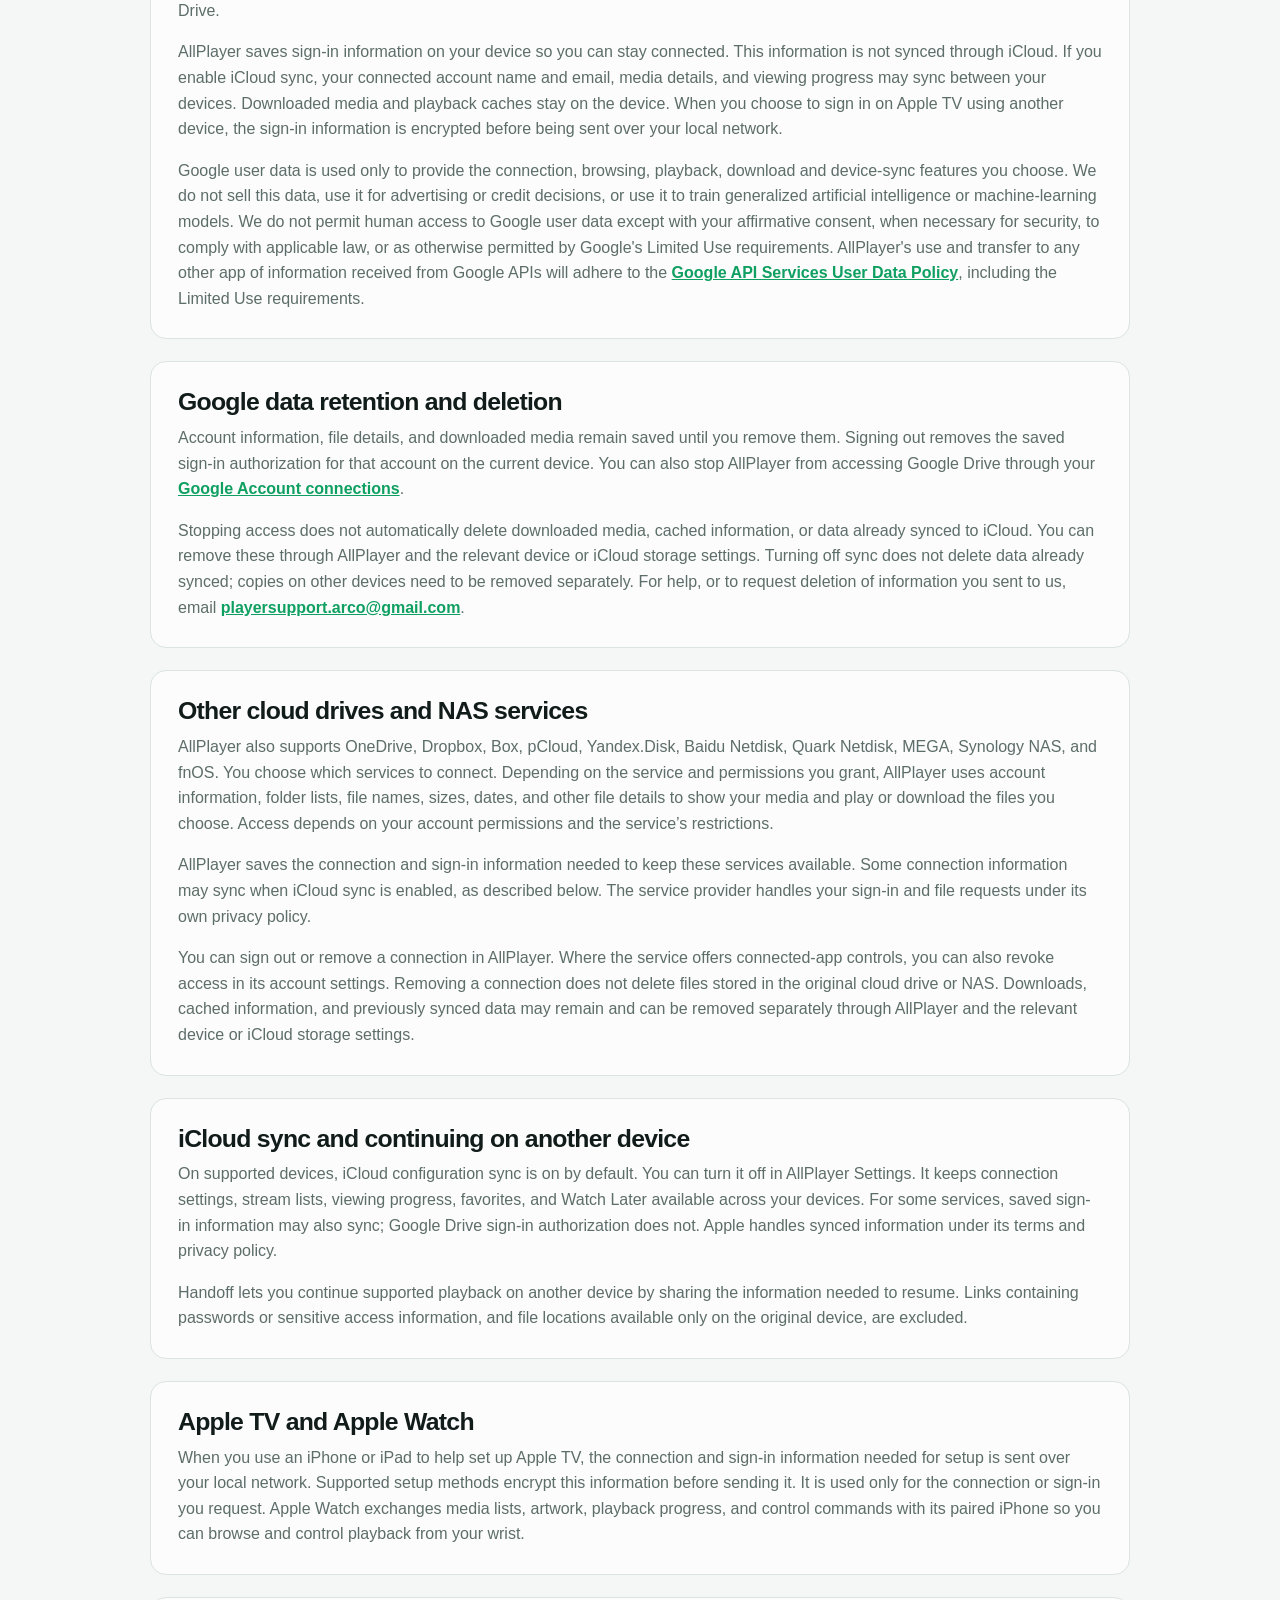
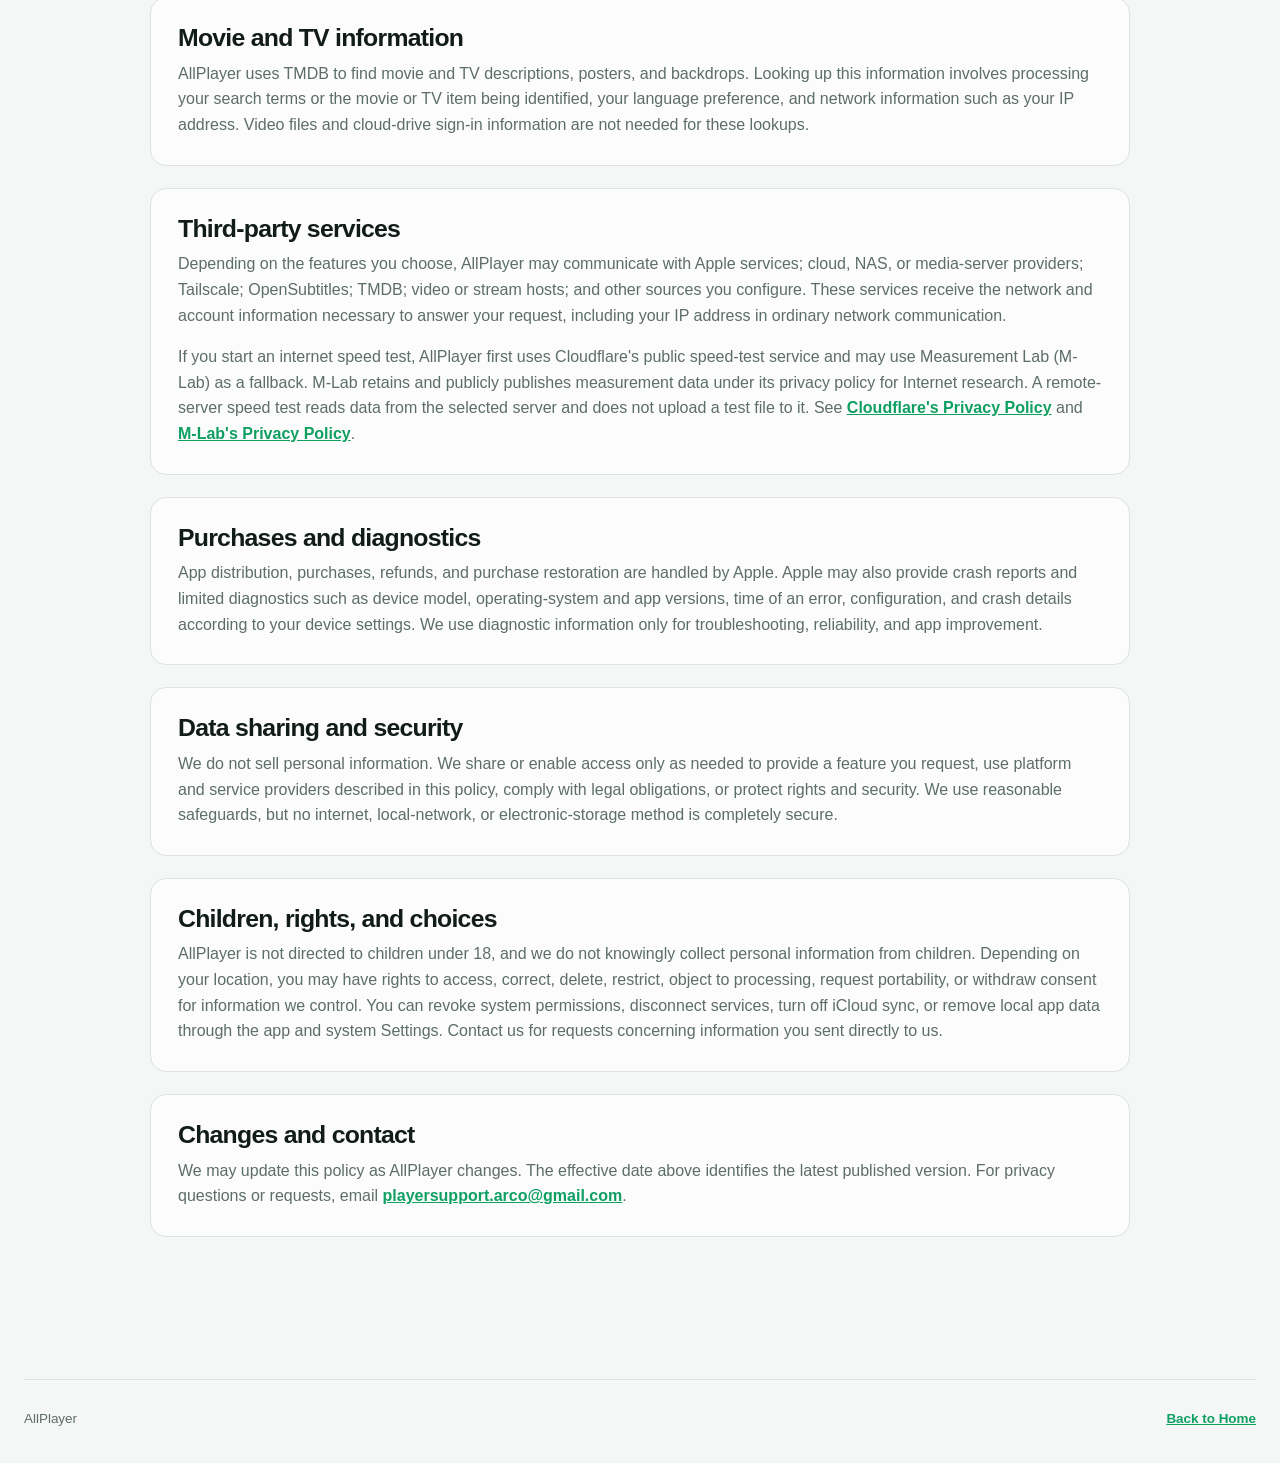
==== commit e33e3f37: "Show resolved language directly in website selector" ====
--- a/privacy.html
+++ b/privacy.html
@@ -7,7 +7,7 @@
     <meta name="apple-itunes-app" content="app-id=6761591864">
     <title data-copy="privacy_title">Privacy Policy — AllPlayer</title>
     <link rel="icon" href="app-icon.png">
-    <link rel="stylesheet" href="styles.css">
+    <link rel="stylesheet" href="styles.css?v=20260930-i18n">
 </head>
 <body data-page="privacy">
     <header class="site-header">
@@ -72,6 +72,6 @@
         <p>AllPlayer</p>
         <p><a href="index.html" data-i18n="footer_home">Back to Home</a></p>
     </footer>
-    <script src="script.js" type="module"></script>
+    <script src="script.js?v=20260930-i18n2" type="module"></script>
 </body>
 </html>
